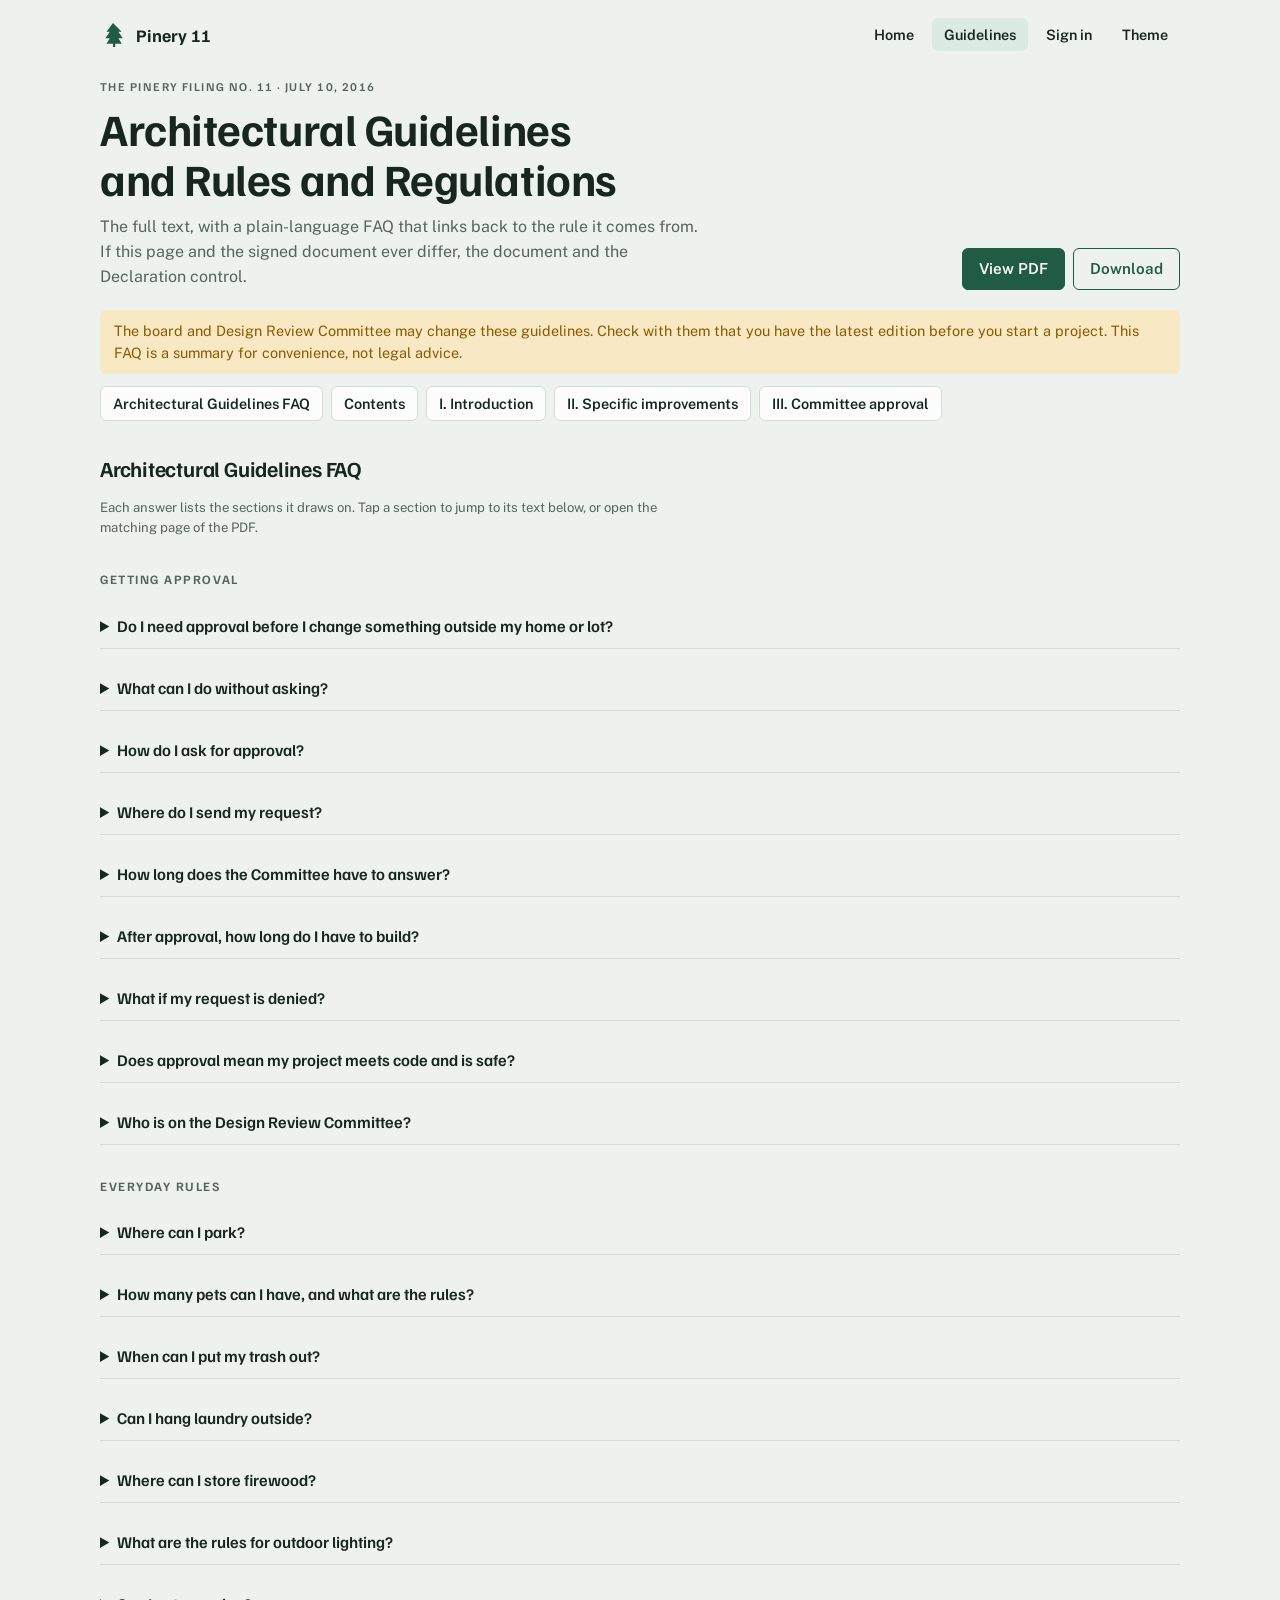
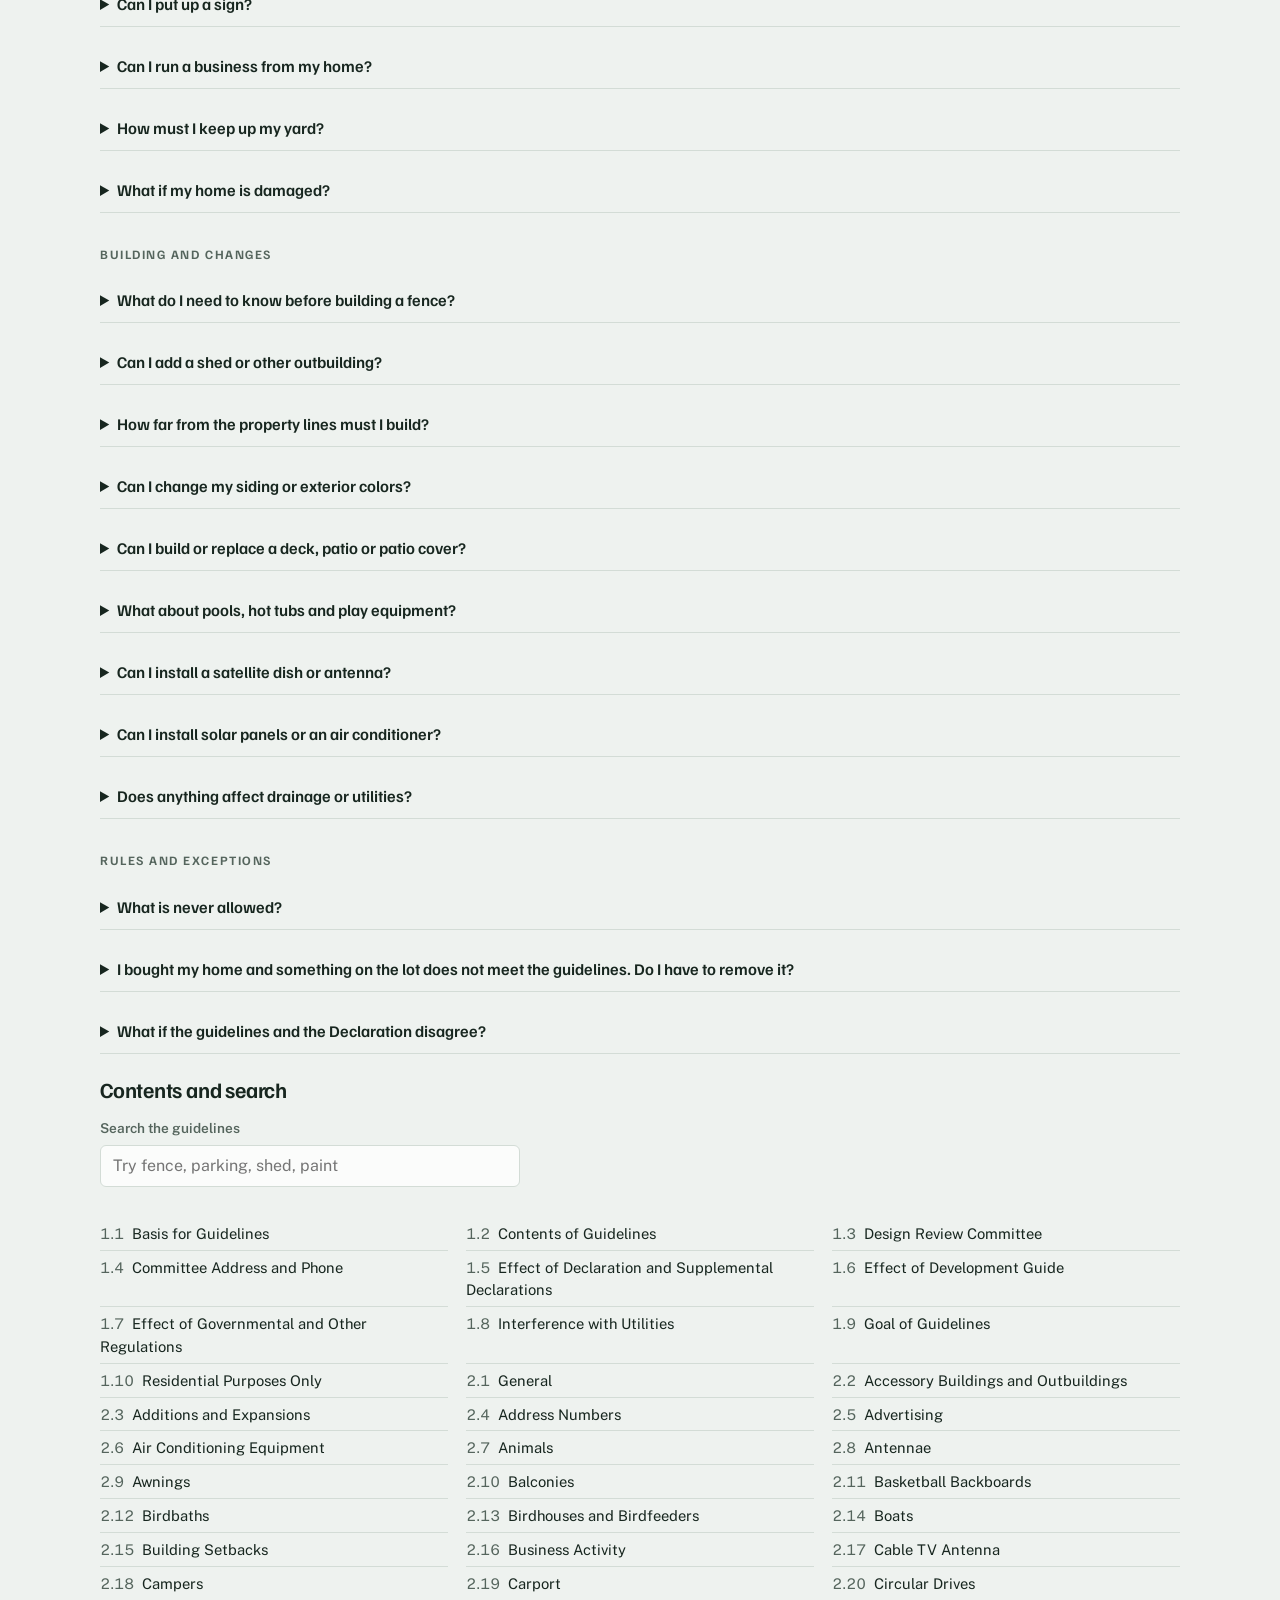
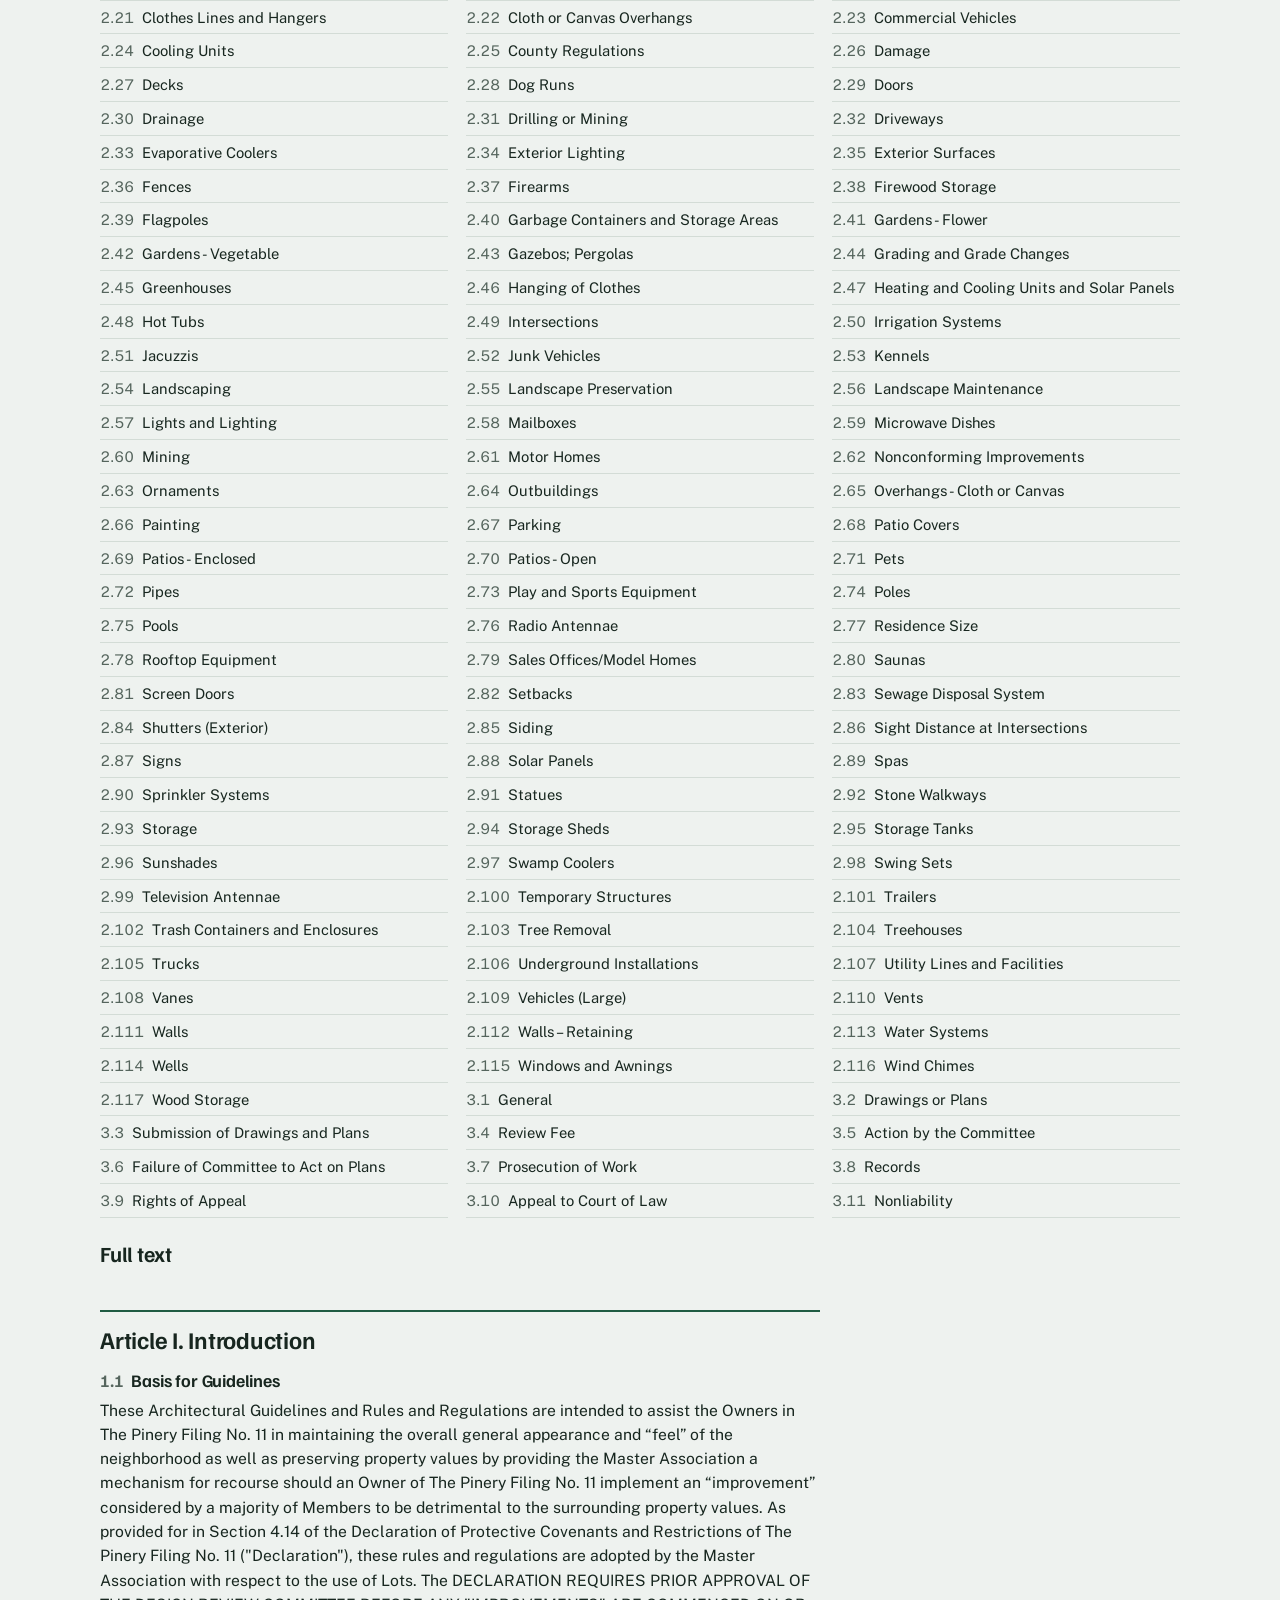
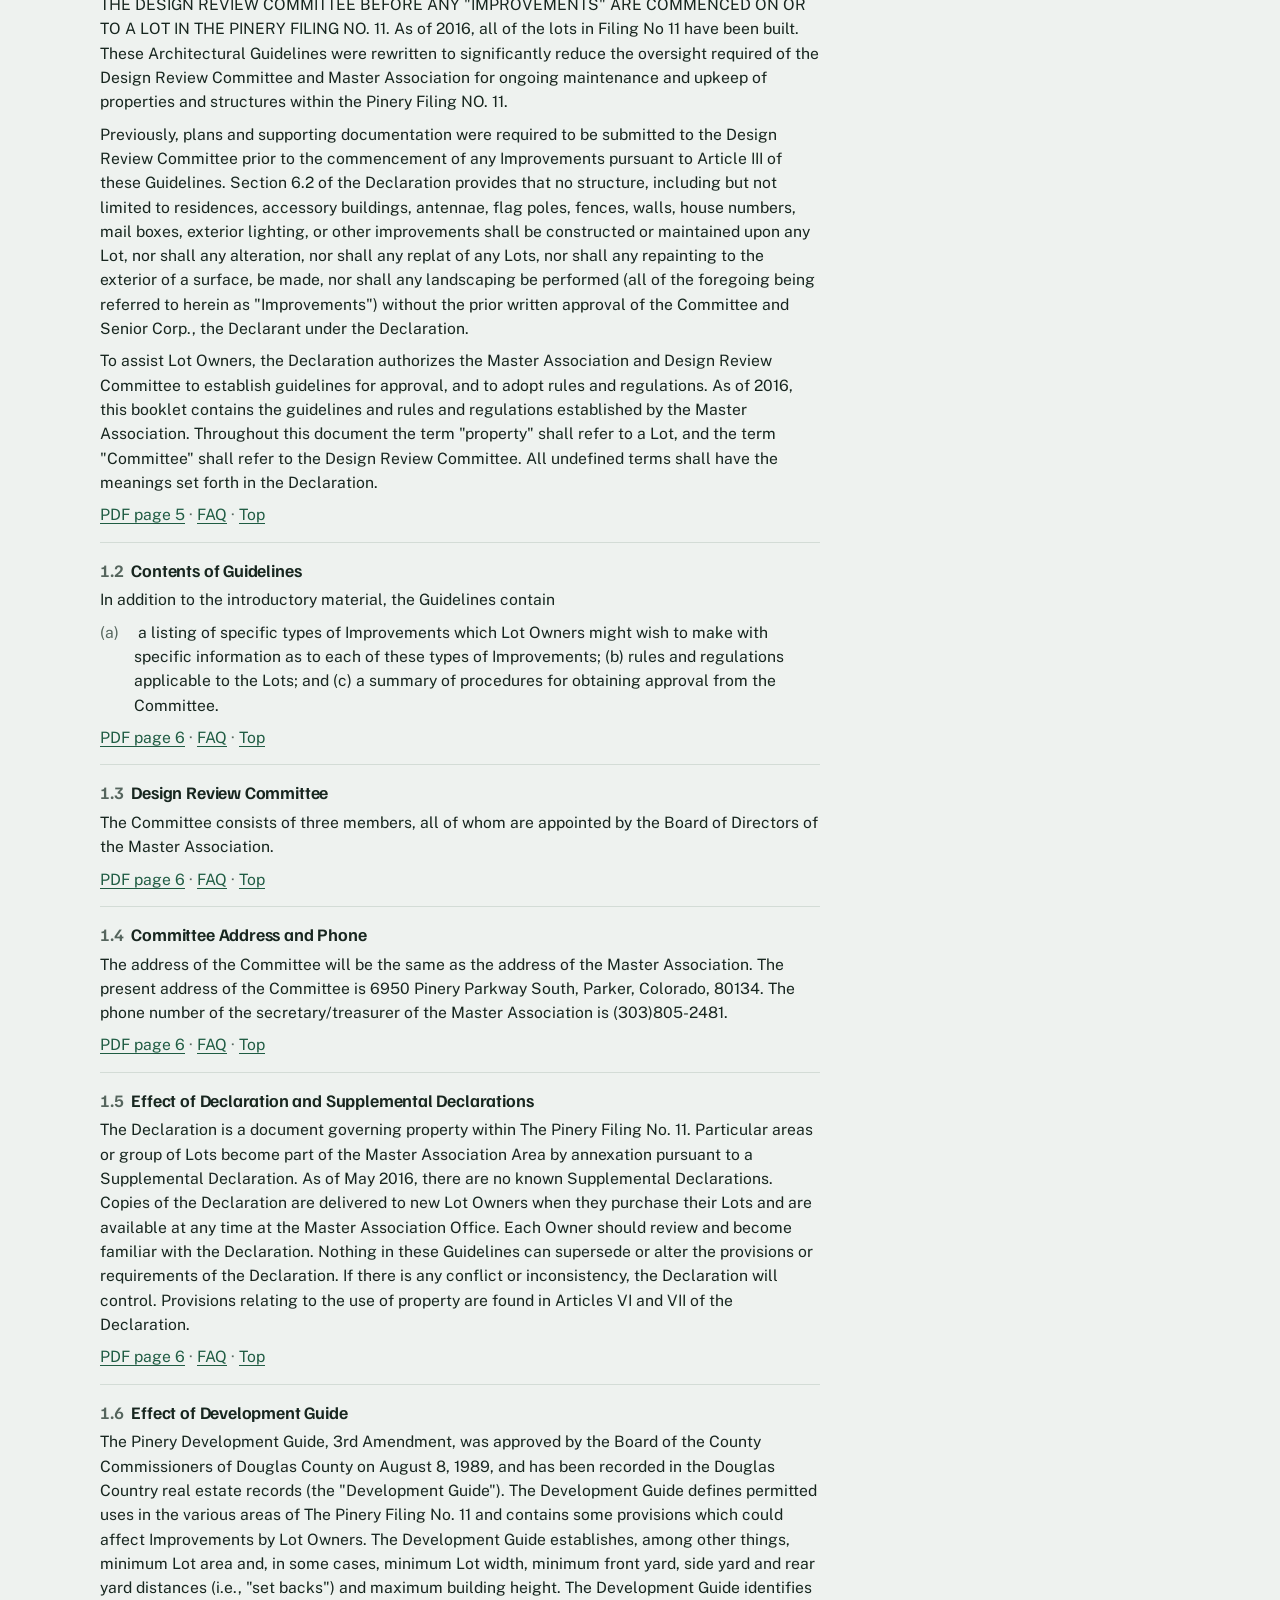
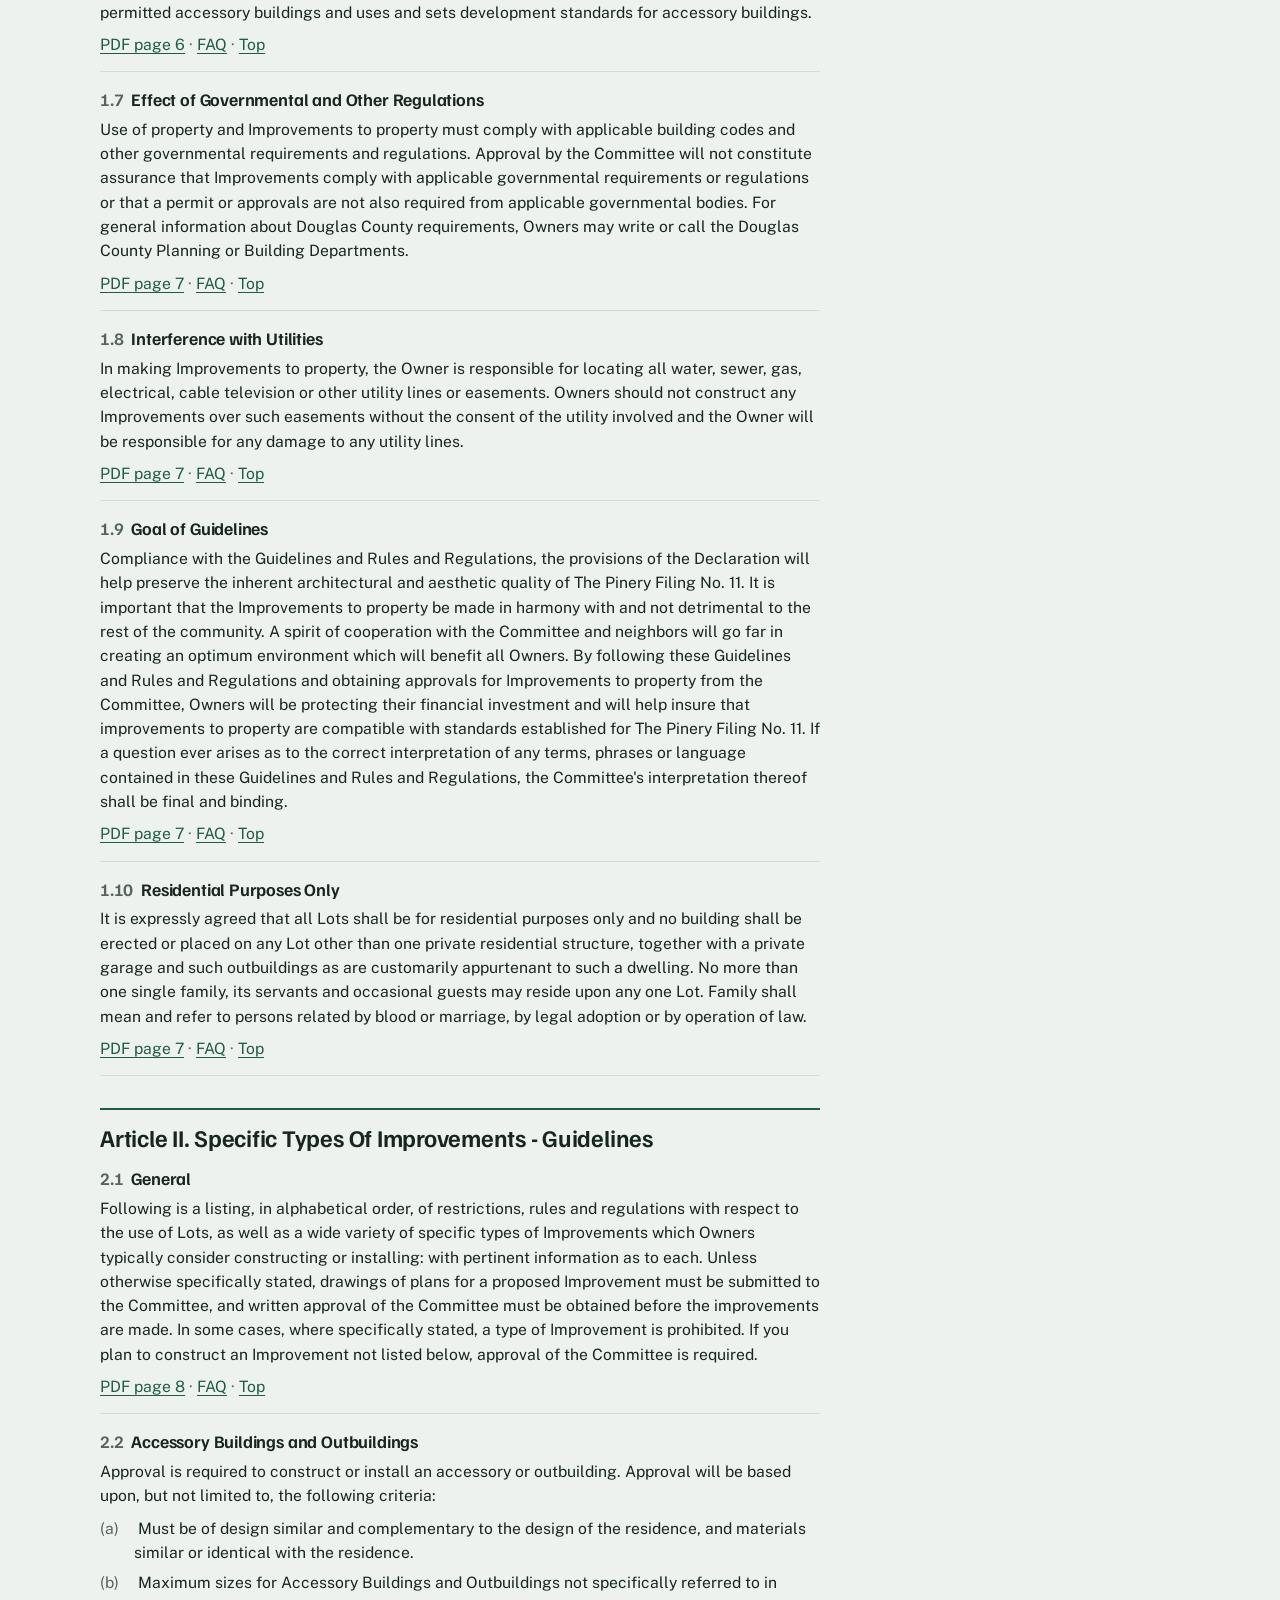
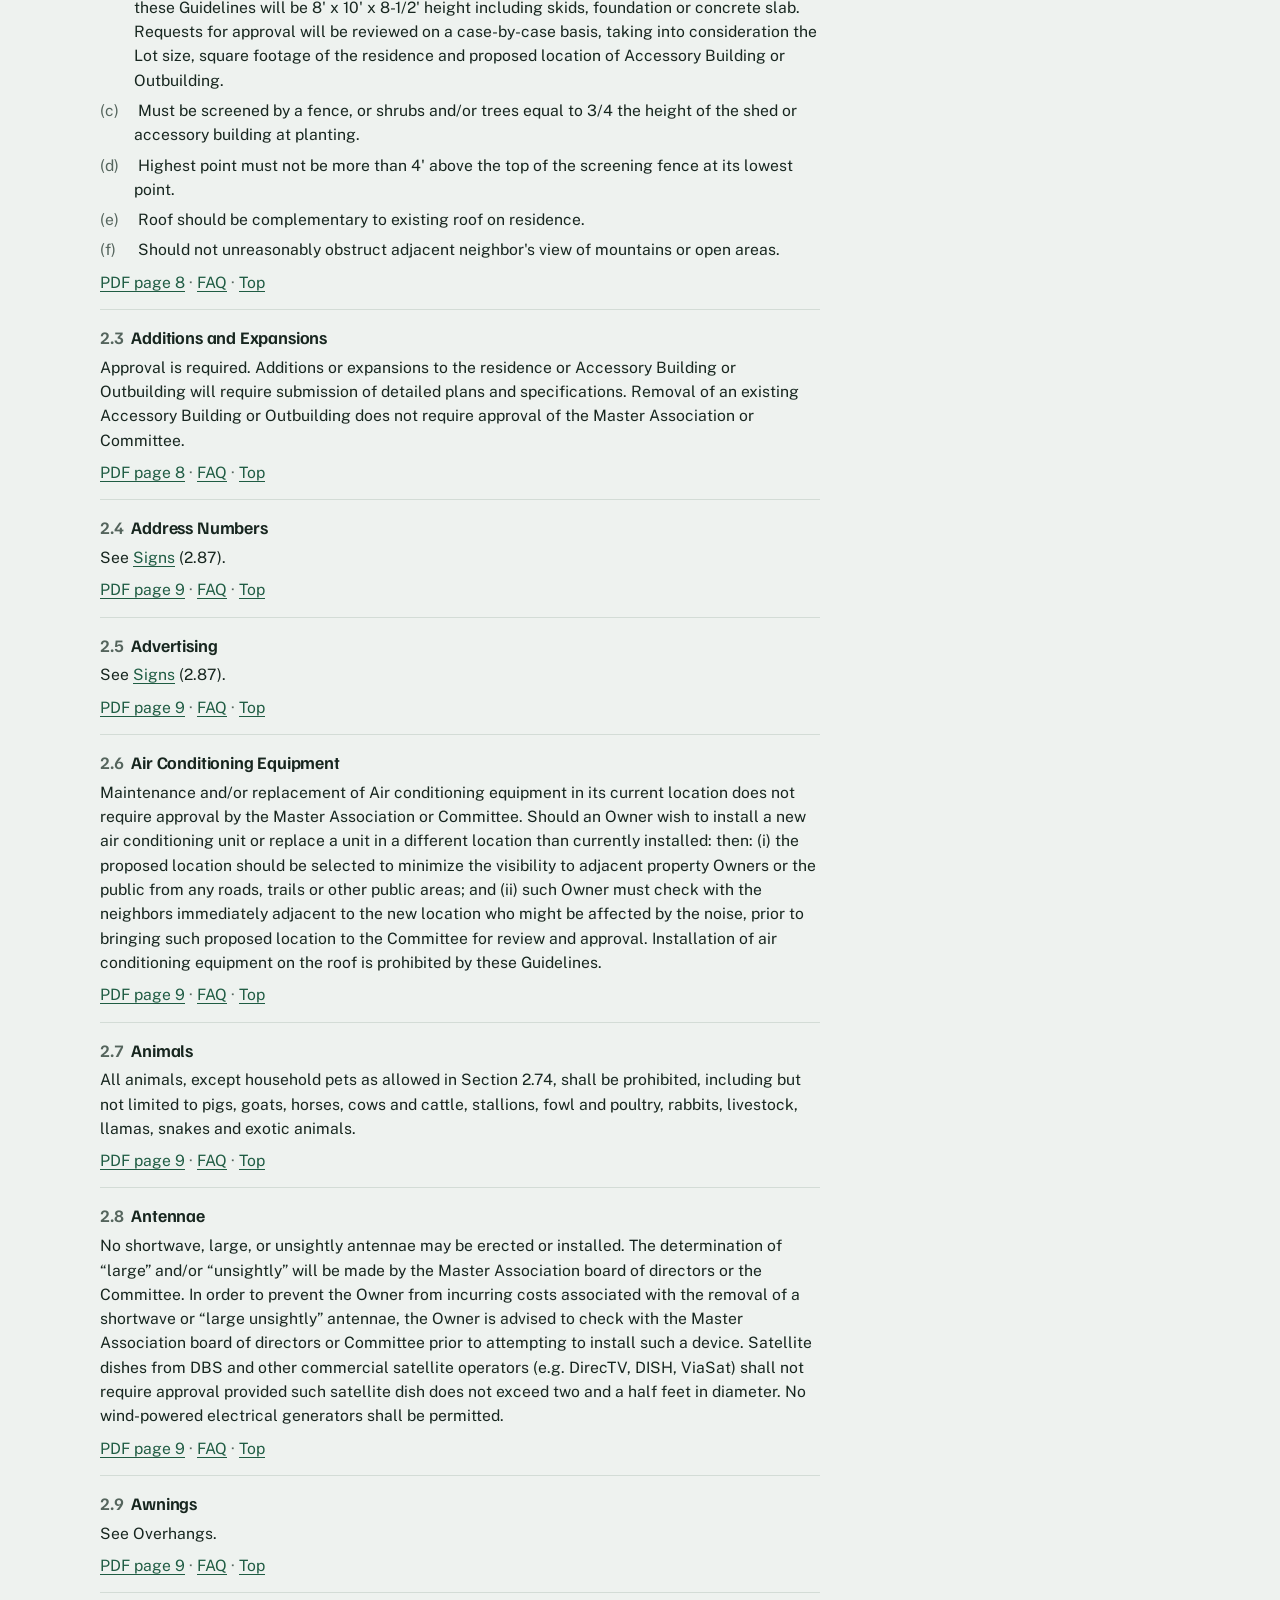
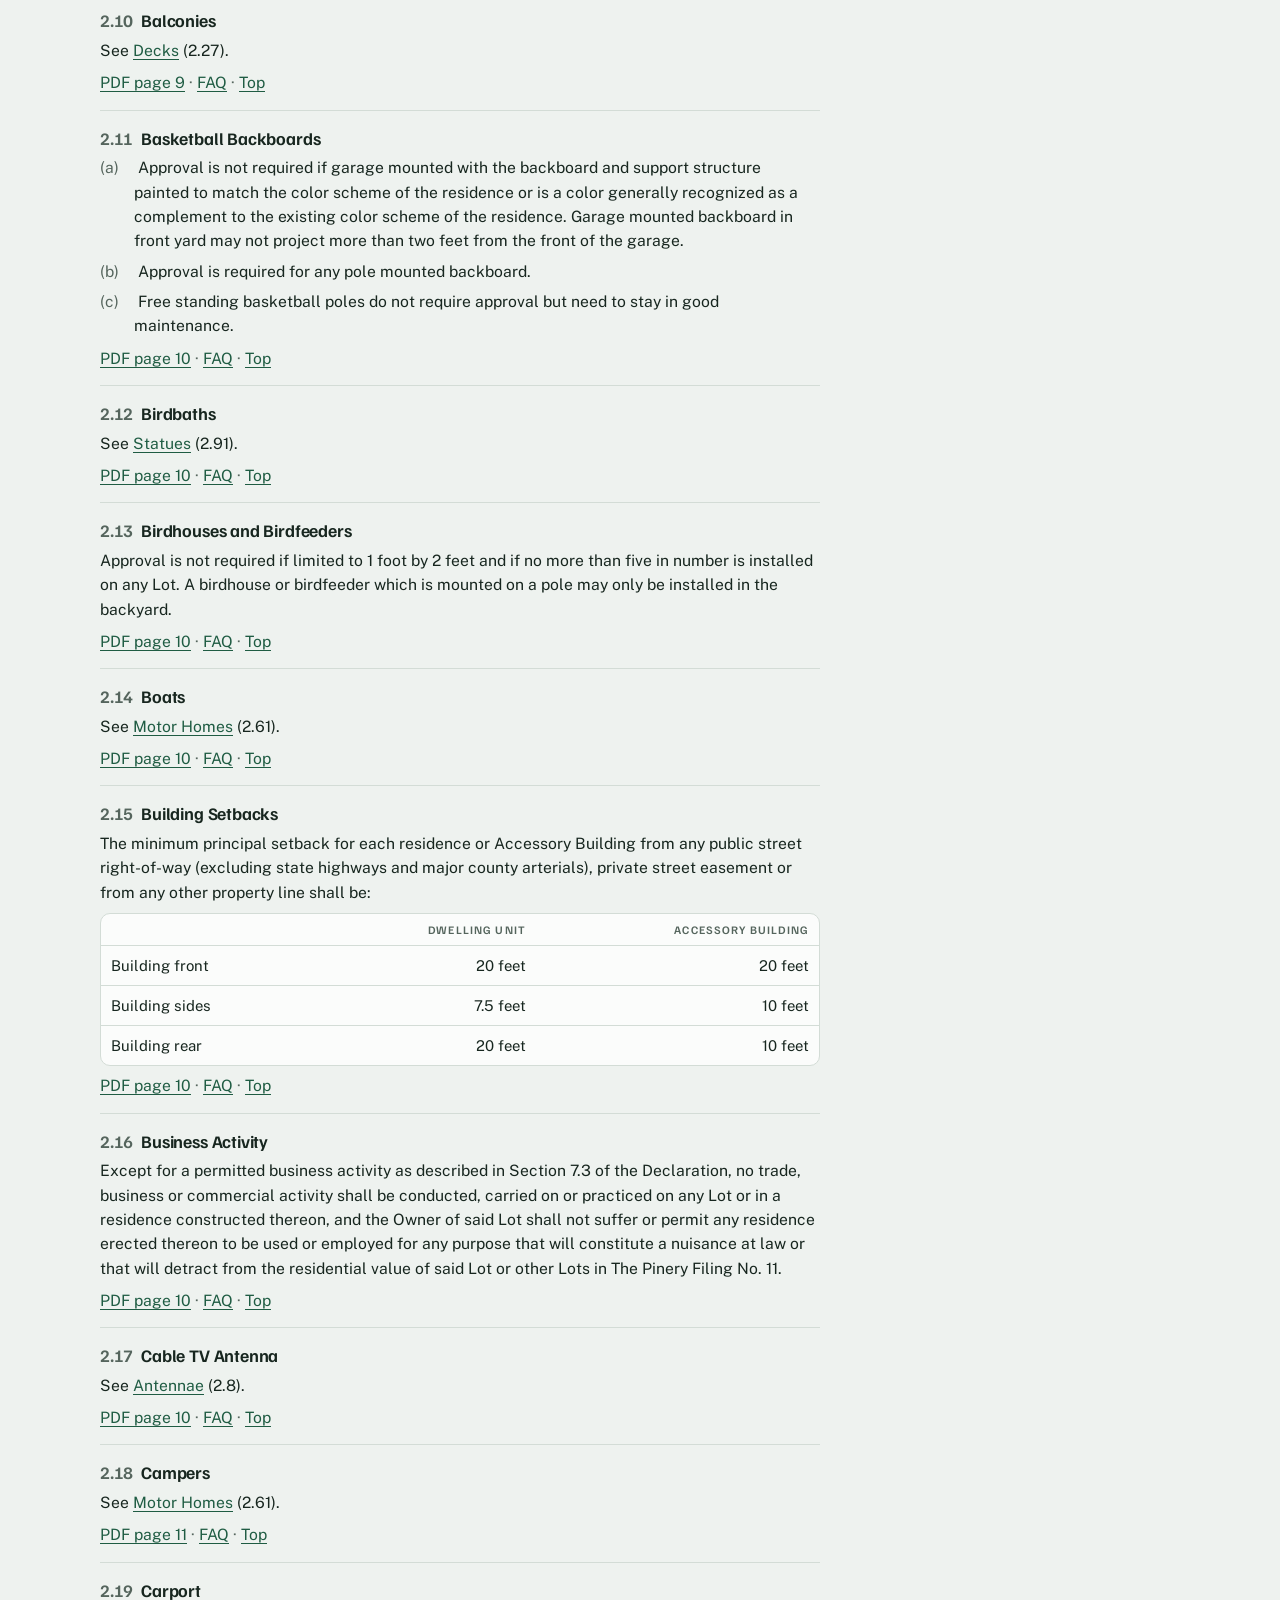
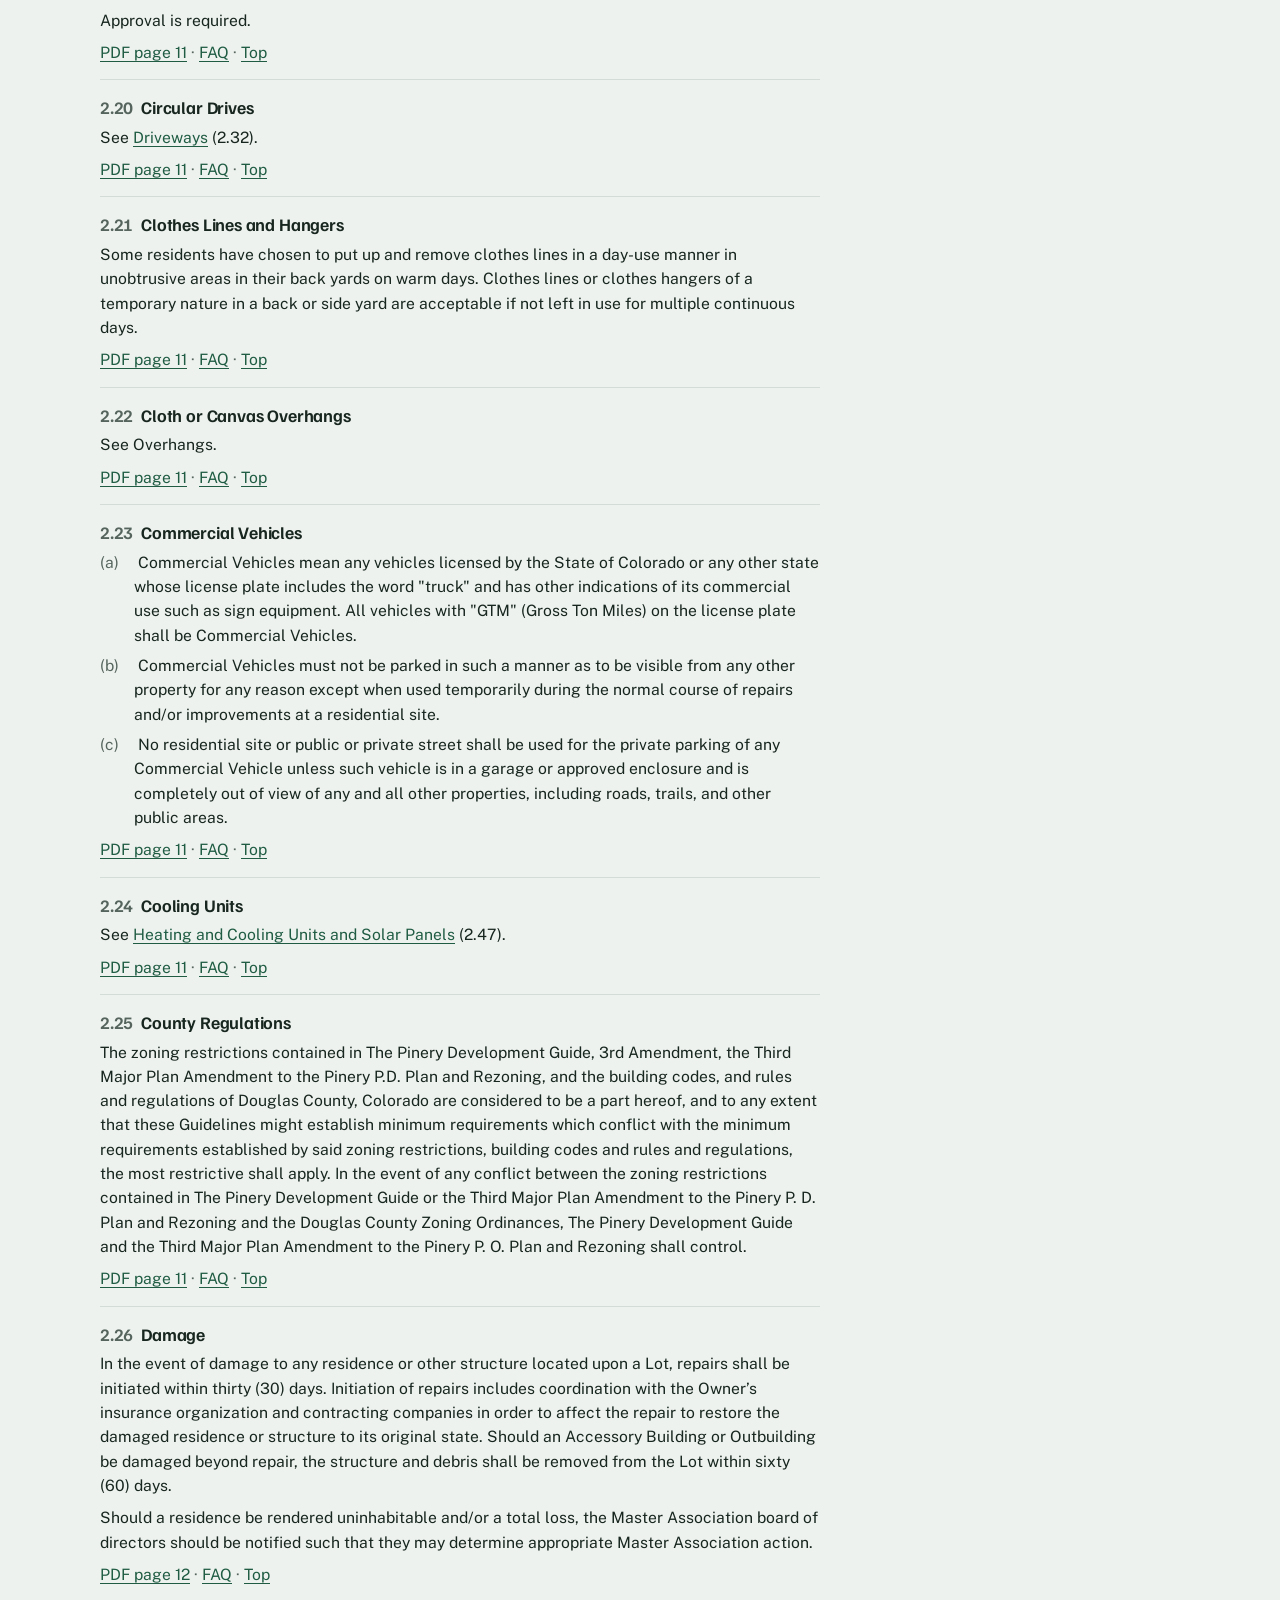
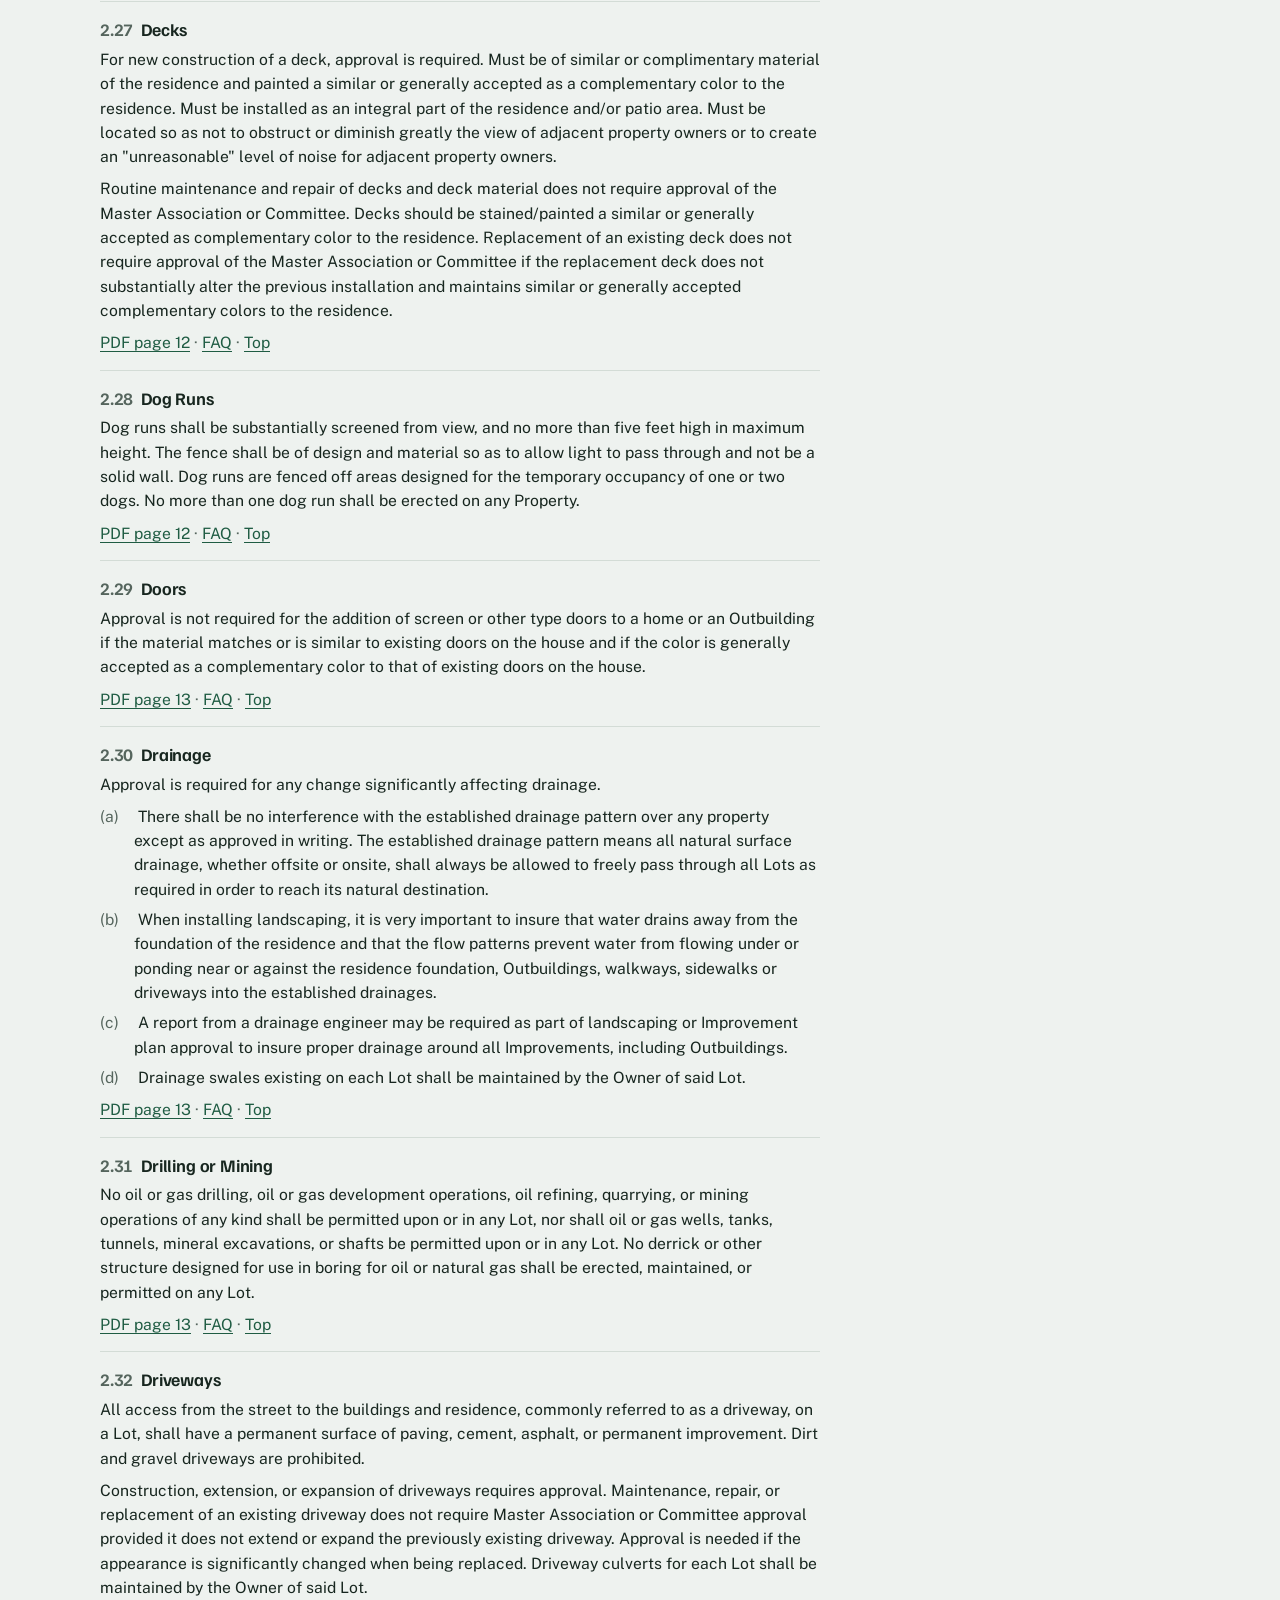
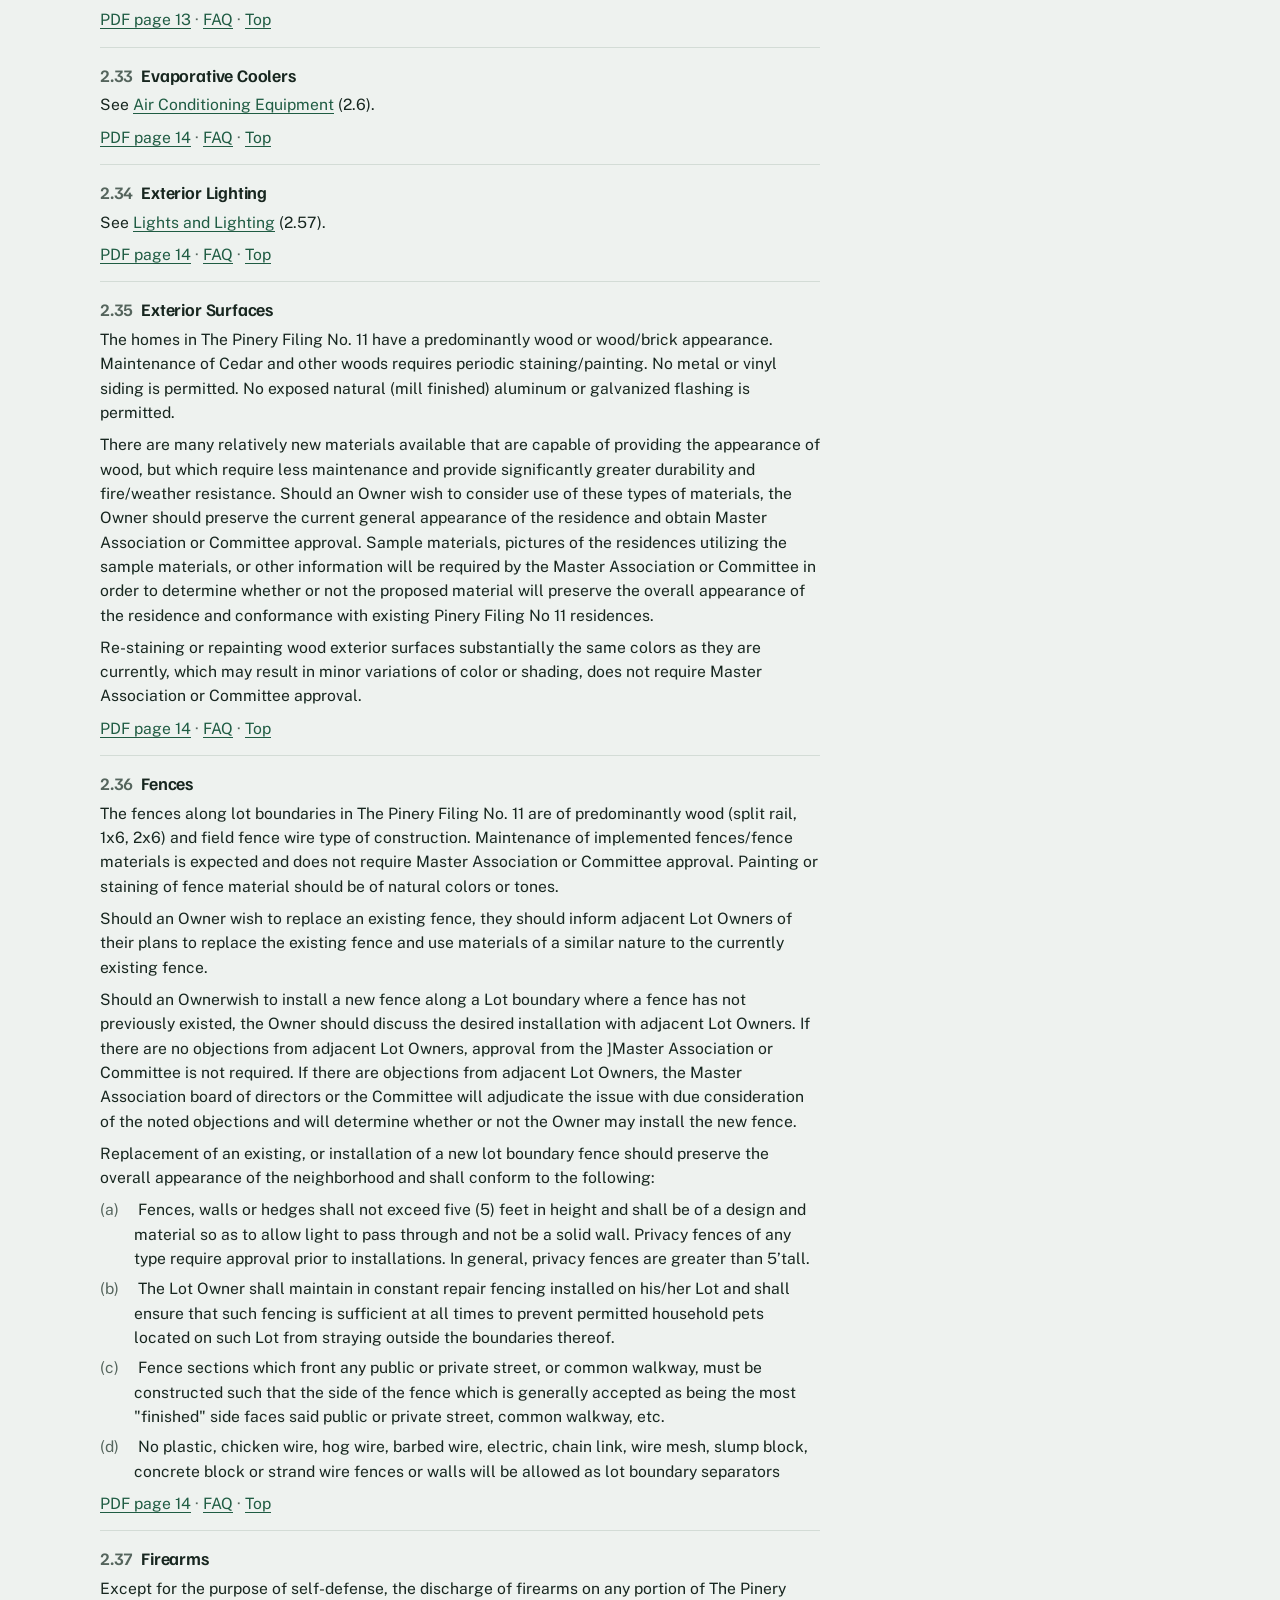
==== guidelines.html @ c9325b60 "Add Pinery Filing 11 HOA site Static GitHub Pages site backed by Supabase: resident sign-in with pri" ====
<!doctype html>
<html lang="en">
<head>
<meta charset="utf-8">
<meta name="viewport" content="width=device-width, initial-scale=1, viewport-fit=cover">
<link rel="preconnect" href="https://fonts.googleapis.com">
<link rel="preconnect" href="https://fonts.gstatic.com" crossorigin>
<link rel="stylesheet" href="https://fonts.googleapis.com/css2?family=Familjen+Grotesk:wght@500;600;700&family=Public+Sans:wght@400;500;600&display=swap">
<link rel="stylesheet" href="assets/style.css">
<title>Pinery 11 Architectural Guidelines</title>
</head>
<body>
<div class="wrap" id="top">
  <header class="bar">
    <a class="brand" href="index.html">
      <svg viewBox="0 0 24 24" fill="currentColor" aria-hidden="true"><path d="M12 1 6 9h3l-4 6h4l-3 5h6v3h2v-3h6l-3-5h4l-4-6h3z"/></svg>
      <span id="brandName">Pinery 11</span>
    </a>
    <nav class="nav" id="nav" aria-label="Main"></nav>
  </header>

  <main>
    <div class="board-head" style="padding-block:12px 8px">
      <div style="max-width:60ch">
        <p class="eyebrow">The Pinery Filing No. 11 · July 10, 2016</p>
        <h1 style="font-size:clamp(1.8rem,4.5vw,2.8rem);margin-top:10px">Architectural Guidelines and Rules and Regulations</h1>
        <p class="lede" style="margin-top:12px;color:var(--muted)">The full text, with a plain-language FAQ that links back to the rule it comes from. If this page and the signed document ever differ, the document and the Declaration control.</p>
      </div>
      <div style="display:flex;gap:8px;flex-wrap:wrap">
        <a class="btn" href="docs/Architectural-Guidelines-Rules-and-Regulations-2016.pdf" target="_blank" rel="noopener">View PDF</a>
        <a class="btn ghost" href="docs/Architectural-Guidelines-Rules-and-Regulations-2016.pdf" download>Download</a>
      </div>
    </div>
    <p class="notice" style="margin-block:12px 4px">The board and Design Review Committee may change these guidelines. Check with them that you have the latest edition before you start a project. This FAQ is a summary for convenience, not legal advice.</p>

    <nav class="jump" aria-label="On this page">
      <a href="#faq">Architectural Guidelines FAQ</a>
      <a href="#contents">Contents</a>
      <a href="#art-i">I. Introduction</a>
      <a href="#art-ii">II. Specific improvements</a>
      <a href="#art-iii">III. Committee approval</a>
    </nav>

    <section class="section" id="faq" aria-labelledby="faqTitle">
      <h2 id="faqTitle">Architectural Guidelines FAQ</h2>
      <p class="sub" style="max-width:70ch">Each answer lists the sections it draws on. Tap a section to jump to its text below, or open the matching page of the PDF.</p>
      <h3 class="faqcat">Getting approval</h3>
<details class="faq"><summary>Do I need approval before I change something outside my home or lot?</summary><div class="faqbody"><p>Usually, yes. The Declaration requires written approval from the Design Review Committee before improvements are started, and the guidelines say anything not listed in them also needs approval. Many everyday jobs are listed as not needing approval when you follow the rules for that item, for example repainting in the same colors or replacing landscaping plants.</p><p class="refs"><span class="sub">In the guidelines:</span> <a class="ref" href="#s1-1">1.1 Basis for Guidelines</a> <a class="ref" href="#s2-1">2.1 General</a> <a class="ref" href="#s3-1">3.1 General</a> <a class="pdflink" href="docs/Architectural-Guidelines-Rules-and-Regulations-2016.pdf#page=5" target="_blank" rel="noopener">Open PDF page 5</a></p></div></details>
<details class="faq"><summary>What can I do without asking?</summary><div class="faqbody"><p>Examples the guidelines say need no approval when the stated conditions are met: re-staining or repainting in substantially the same colors, replacing or adding plants that keep the lot's look or save water, repairing a driveway without expanding it, flower gardens, vegetable gardens in a side or rear yard, satellite dishes up to two and a half feet across, garage-mounted basketball backboards, solar LED lights, replacing a mailbox, holiday decorations that come down promptly, and matching screen doors or shutters.</p><p class="refs"><span class="sub">In the guidelines:</span> <a class="ref" href="#s2-66">2.66 Painting</a> <a class="ref" href="#s2-54">2.54 Landscaping</a> <a class="ref" href="#s2-32">2.32 Driveways</a> <a class="ref" href="#s2-41">2.41 Gardens - Flower</a> <a class="ref" href="#s2-42">2.42 Gardens - Vegetable</a> <a class="ref" href="#s2-8">2.8 Antennae</a> <a class="ref" href="#s2-11">2.11 Basketball Backboards</a> <a class="ref" href="#s2-57">2.57 Lights and Lighting</a> <a class="ref" href="#s2-58">2.58 Mailboxes</a> <a class="ref" href="#s2-63">2.63 Ornaments</a> <a class="ref" href="#s2-29">2.29 Doors</a> <a class="ref" href="#s2-84">2.84 Shutters (Exterior)</a> <a class="pdflink" href="docs/Architectural-Guidelines-Rules-and-Regulations-2016.pdf#page=20" target="_blank" rel="noopener">Open PDF page 20</a></p></div></details>
<details class="faq"><summary>How do I ask for approval?</summary><div class="faqbody"><p>Send the Committee a drawing or plan before work starts. It should be drawn to a scale of 1/4 inch to 1 foot, show your lot lines and the proposed improvement, describe the materials and colors, and include your name, address and phone number. Submit two copies with the $10 review fee. Plans sent without the fee are returned unapproved.</p><p class="refs"><span class="sub">In the guidelines:</span> <a class="ref" href="#s3-2">3.2 Drawings or Plans</a> <a class="ref" href="#s3-3">3.3 Submission of Drawings and Plans</a> <a class="ref" href="#s3-4">3.4 Review Fee</a> <a class="pdflink" href="docs/Architectural-Guidelines-Rules-and-Regulations-2016.pdf#page=28" target="_blank" rel="noopener">Open PDF page 28</a></p></div></details>
<details class="faq"><summary>Where do I send my request?</summary><div class="faqbody"><p>The 2016 guidelines give the Committee's address as the Master Association's, 6950 Pinery Parkway South, Parker, Colorado 80134. That is the address as printed in 2016, so check with the board for the current one.</p><p class="refs"><span class="sub">In the guidelines:</span> <a class="ref" href="#s1-4">1.4 Committee Address and Phone</a> <a class="ref" href="#s3-3">3.3 Submission of Drawings and Plans</a> <a class="pdflink" href="docs/Architectural-Guidelines-Rules-and-Regulations-2016.pdf#page=6" target="_blank" rel="noopener">Open PDF page 6</a></p></div></details>
<details class="faq"><summary>How long does the Committee have to answer?</summary><div class="faqbody"><p>Forty-five days after it has received everything it asked for. If the Committee does not send a disapproval or a request for more information within those 45 days, the request is treated as approved.</p><p class="refs"><span class="sub">In the guidelines:</span> <a class="ref" href="#s3-5">3.5 Action by the Committee</a> <a class="ref" href="#s3-6">3.6 Failure of Committee to Act on Plans</a> <a class="pdflink" href="docs/Architectural-Guidelines-Rules-and-Regulations-2016.pdf#page=29" target="_blank" rel="noopener">Open PDF page 29</a></p></div></details>
<details class="faq"><summary>After approval, how long do I have to build?</summary><div class="faqbody"><p>Work must begin within 180 days of approval or the approval becomes void and you must reapply. Work must be finished within nine months of approval unless the Committee extends the time.</p><p class="refs"><span class="sub">In the guidelines:</span> <a class="ref" href="#s3-7">3.7 Prosecution of Work</a> <a class="pdflink" href="docs/Architectural-Guidelines-Rules-and-Regulations-2016.pdf#page=30" target="_blank" rel="noopener">Open PDF page 30</a></p></div></details>
<details class="faq"><summary>What if my request is denied?</summary><div class="faqbody"><p>You can appeal to the Board of Directors by written notice within 30 days of the denial, conditions or refusal. After you have used the appeal steps, you may take the decision to a court of law.</p><p class="refs"><span class="sub">In the guidelines:</span> <a class="ref" href="#s3-9">3.9 Rights of Appeal</a> <a class="ref" href="#s3-10">3.10 Appeal to Court of Law</a> <a class="pdflink" href="docs/Architectural-Guidelines-Rules-and-Regulations-2016.pdf#page=30" target="_blank" rel="noopener">Open PDF page 30</a></p></div></details>
<details class="faq"><summary>Does approval mean my project meets code and is safe?</summary><div class="faqbody"><p>No. Approval covers appearance only. You are still responsible for Douglas County permits and building codes, for locating utility lines and easements, and for any damage you cause to them. If the county's rules and these guidelines differ, the more restrictive rule applies.</p><p class="refs"><span class="sub">In the guidelines:</span> <a class="ref" href="#s3-11">3.11 Nonliability</a> <a class="ref" href="#s1-7">1.7 Effect of Governmental and Other Regulations</a> <a class="ref" href="#s1-8">1.8 Interference with Utilities</a> <a class="ref" href="#s2-25">2.25 County Regulations</a> <a class="pdflink" href="docs/Architectural-Guidelines-Rules-and-Regulations-2016.pdf#page=31" target="_blank" rel="noopener">Open PDF page 31</a></p></div></details>
<details class="faq"><summary>Who is on the Design Review Committee?</summary><div class="faqbody"><p>Three members appointed by the Master Association's Board of Directors.</p><p class="refs"><span class="sub">In the guidelines:</span> <a class="ref" href="#s1-3">1.3 Design Review Committee</a> <a class="pdflink" href="docs/Architectural-Guidelines-Rules-and-Regulations-2016.pdf#page=6" target="_blank" rel="noopener">Open PDF page 6</a></p></div></details>
<h3 class="faqcat">Everyday rules</h3>
<details class="faq"><summary>Where can I park?</summary><div class="faqbody"><p>No vehicle may be parked regularly, meaning more than three days a week, on a public street in the community. Regular parking belongs in a garage or driveway. Boats, campers, trailers, motor homes, trucks other than pickups and other large vehicles must be kept in a structure designed for them, except guests' vehicles for up to four days. The Association can have a vehicle that sits on the street for more than five days removed at the owner's expense.</p><p class="refs"><span class="sub">In the guidelines:</span> <a class="ref" href="#s2-67">2.67 Parking</a> <a class="ref" href="#s2-23">2.23 Commercial Vehicles</a> <a class="ref" href="#s2-61">2.61 Motor Homes</a> <a class="ref" href="#s2-52">2.52 Junk Vehicles</a> <a class="pdflink" href="docs/Architectural-Guidelines-Rules-and-Regulations-2016.pdf#page=21" target="_blank" rel="noopener">Open PDF page 21</a></p></div></details>
<details class="faq"><summary>How many pets can I have, and what are the rules?</summary><div class="faqbody"><p>Only standard household pets are allowed. No more than two adult pets that mostly use outdoor areas for exercise or waste. Pets may not run at large, and habitually barking, howling or yelping dogs count as a nuisance. Livestock, poultry, rabbits, snakes and exotic animals are prohibited.</p><p class="refs"><span class="sub">In the guidelines:</span> <a class="ref" href="#s2-71">2.71 Pets</a> <a class="ref" href="#s2-7">2.7 Animals</a> <a class="pdflink" href="docs/Architectural-Guidelines-Rules-and-Regulations-2016.pdf#page=22" target="_blank" rel="noopener">Open PDF page 22</a></p></div></details>
<details class="faq"><summary>When can I put my trash out?</summary><div class="faqbody"><p>Not more than 24 hours before the scheduled pickup. Garbage cans must otherwise be screened from view of neighbors and the street, and trash may not be allowed to accumulate on a lot.</p><p class="refs"><span class="sub">In the guidelines:</span> <a class="ref" href="#s2-102">2.102 Trash Containers and Enclosures</a> <a class="pdflink" href="docs/Architectural-Guidelines-Rules-and-Regulations-2016.pdf#page=26" target="_blank" rel="noopener">Open PDF page 26</a></p></div></details>
<details class="faq"><summary>Can I hang laundry outside?</summary><div class="faqbody"><p>Temporary clotheslines or hangers in a back or side yard are acceptable if they are not left up for multiple days in a row.</p><p class="refs"><span class="sub">In the guidelines:</span> <a class="ref" href="#s2-21">2.21 Clothes Lines and Hangers</a> <a class="pdflink" href="docs/Architectural-Guidelines-Rules-and-Regulations-2016.pdf#page=11" target="_blank" rel="noopener">Open PDF page 11</a></p></div></details>
<details class="faq"><summary>Where can I store firewood?</summary><div class="faqbody"><p>In the side or back yard next to the house, neatly stacked, out of the way of drainage, and screened by planting or matching building materials so it cannot be seen from neighbors, trails or streets.</p><p class="refs"><span class="sub">In the guidelines:</span> <a class="ref" href="#s2-117">2.117 Wood Storage</a> <a class="ref" href="#s2-93">2.93 Storage</a> <a class="pdflink" href="docs/Architectural-Guidelines-Rules-and-Regulations-2016.pdf#page=27" target="_blank" rel="noopener">Open PDF page 27</a></p></div></details>
<details class="faq"><summary>What are the rules for outdoor lighting?</summary><div class="faqbody"><p>Maintaining or replacing existing fixtures needs no approval, and commercially available solar LED lighting of similar brightness is fine. Floodlights and motion-activated security lights need approval. Place lights so they do not shine into neighboring lots.</p><p class="refs"><span class="sub">In the guidelines:</span> <a class="ref" href="#s2-57">2.57 Lights and Lighting</a> <a class="pdflink" href="docs/Architectural-Guidelines-Rules-and-Regulations-2016.pdf#page=19" target="_blank" rel="noopener">Open PDF page 19</a></p></div></details>
<details class="faq"><summary>Can I put up a sign?</summary><div class="faqbody"><p>For sale and for rent signs larger than six square feet are prohibited, as are billboards and poster boards or advertising structures of any kind.</p><p class="refs"><span class="sub">In the guidelines:</span> <a class="ref" href="#s2-87">2.87 Signs</a> <a class="ref" href="#s2-4">2.4 Address Numbers</a> <a class="ref" href="#s2-5">2.5 Advertising</a> <a class="pdflink" href="docs/Architectural-Guidelines-Rules-and-Regulations-2016.pdf#page=24" target="_blank" rel="noopener">Open PDF page 24</a></p></div></details>
<details class="faq"><summary>Can I run a business from my home?</summary><div class="faqbody"><p>Lots are for residential use only. No trade, business or commercial activity is allowed except a permitted business activity described in the Declaration, and nothing may become a nuisance.</p><p class="refs"><span class="sub">In the guidelines:</span> <a class="ref" href="#s2-16">2.16 Business Activity</a> <a class="ref" href="#s1-10">1.10 Residential Purposes Only</a> <a class="pdflink" href="docs/Architectural-Guidelines-Rules-and-Regulations-2016.pdf#page=10" target="_blank" rel="noopener">Open PDF page 10</a></p></div></details>
<details class="faq"><summary>How must I keep up my yard?</summary><div class="faqbody"><p>Each owner must keep the lot in first-class condition, including pruning, cutting ground cover and weeding. Removing dead trees, branches and plants is routine maintenance and needs no approval. Replacing plants with ones that keep the lot's look or reduce watering, including xeriscaping, also needs no approval, but major re-landscaping that significantly changes the lot's appearance does.</p><p class="refs"><span class="sub">In the guidelines:</span> <a class="ref" href="#s2-56">2.56 Landscape Maintenance</a> <a class="ref" href="#s2-54">2.54 Landscaping</a> <a class="ref" href="#s2-55">2.55 Landscape Preservation</a> <a class="pdflink" href="docs/Architectural-Guidelines-Rules-and-Regulations-2016.pdf#page=18" target="_blank" rel="noopener">Open PDF page 18</a></p></div></details>
<details class="faq"><summary>What if my home is damaged?</summary><div class="faqbody"><p>Start repairs within 30 days, which includes contacting your insurer and contractors. A damaged shed or outbuilding that cannot be repaired must be removed within 60 days. If a home is uninhabitable or a total loss, notify the Master Association board.</p><p class="refs"><span class="sub">In the guidelines:</span> <a class="ref" href="#s2-26">2.26 Damage</a> <a class="pdflink" href="docs/Architectural-Guidelines-Rules-and-Regulations-2016.pdf#page=12" target="_blank" rel="noopener">Open PDF page 12</a></p></div></details>
<h3 class="faqcat">Building and changes</h3>
<details class="faq"><summary>What do I need to know before building a fence?</summary><div class="faqbody"><p>Boundary fences may not exceed five feet and must let light pass through. Privacy fences need approval. Tell adjacent neighbors before replacing a fence. For a new boundary fence where none existed, talk to the neighbors first. If they do not object, no approval is needed, and if they do, the board or Committee decides. Plastic, chicken wire, hog wire, barbed wire, electric, chain link, wire mesh, slump block, concrete block and strand wire fences are not allowed along lot boundaries.</p><p class="refs"><span class="sub">In the guidelines:</span> <a class="ref" href="#s2-36">2.36 Fences</a> <a class="pdflink" href="docs/Architectural-Guidelines-Rules-and-Regulations-2016.pdf#page=14" target="_blank" rel="noopener">Open PDF page 14</a></p></div></details>
<details class="faq"><summary>Can I add a shed or other outbuilding?</summary><div class="faqbody"><p>It needs approval. Unless the guidelines say otherwise, the maximum size is 8 by 10 feet and 8 1/2 feet high. It must look like the house, be screened by a fence or plantings, and not unreasonably block a neighbor's view of the mountains or open areas.</p><p class="refs"><span class="sub">In the guidelines:</span> <a class="ref" href="#s2-2">2.2 Accessory Buildings and Outbuildings</a> <a class="ref" href="#s2-3">2.3 Additions and Expansions</a> <a class="pdflink" href="docs/Architectural-Guidelines-Rules-and-Regulations-2016.pdf#page=8" target="_blank" rel="noopener">Open PDF page 8</a></p></div></details>
<details class="faq"><summary>How far from the property lines must I build?</summary><div class="faqbody"><p>For a house, 20 feet from the front, 7.5 feet at the sides and 20 feet at the rear. For an accessory building, 20 feet front, 10 feet at the sides and 10 feet at the rear. The county's rules also apply, and the stricter one controls.</p><p class="refs"><span class="sub">In the guidelines:</span> <a class="ref" href="#s2-15">2.15 Building Setbacks</a> <a class="ref" href="#s2-25">2.25 County Regulations</a> <a class="pdflink" href="docs/Architectural-Guidelines-Rules-and-Regulations-2016.pdf#page=10" target="_blank" rel="noopener">Open PDF page 10</a></p></div></details>
<details class="faq"><summary>Can I change my siding or exterior colors?</summary><div class="faqbody"><p>Re-staining or repainting in substantially the same colors needs no approval. The guidelines also allow the earth-tone colors on the sample board they refer to. Metal or vinyl siding and exposed mill-finish aluminum or galvanized flashing are not permitted. Newer wood-look materials need approval, and you may be asked for samples.</p><p class="refs"><span class="sub">In the guidelines:</span> <a class="ref" href="#s2-66">2.66 Painting</a> <a class="ref" href="#s2-35">2.35 Exterior Surfaces</a> <a class="pdflink" href="docs/Architectural-Guidelines-Rules-and-Regulations-2016.pdf#page=20" target="_blank" rel="noopener">Open PDF page 20</a></p></div></details>
<details class="faq"><summary>Can I build or replace a deck, patio or patio cover?</summary><div class="faqbody"><p>A new deck needs approval. Replacing a deck that does not substantially change the old one, and routine repair, does not. Open patios and patio covers need approval, and for a new one you should talk to neighbors who can see it and share their feedback with the Committee. Enclosing a patio is an addition and needs detailed plans.</p><p class="refs"><span class="sub">In the guidelines:</span> <a class="ref" href="#s2-27">2.27 Decks</a> <a class="ref" href="#s2-70">2.70 Patios - Open</a> <a class="ref" href="#s2-68">2.68 Patio Covers</a> <a class="ref" href="#s2-69">2.69 Patios - Enclosed</a> <a class="ref" href="#s2-3">2.3 Additions and Expansions</a> <a class="pdflink" href="docs/Architectural-Guidelines-Rules-and-Regulations-2016.pdf#page=12" target="_blank" rel="noopener">Open PDF page 12</a></p></div></details>
<details class="faq"><summary>What about pools, hot tubs and play equipment?</summary><div class="faqbody"><p>Pools need approval and must be landscaped and screened, and above-ground pools are discouraged. Hot tubs go in the side or rear yard as part of a deck or patio and must not be immediately visible to neighbors, streets or trails. Swing sets, play houses, skateboard ramps and sandboxes need approval and must be in a fenced rear yard. Treehouses are not permitted.</p><p class="refs"><span class="sub">In the guidelines:</span> <a class="ref" href="#s2-75">2.75 Pools</a> <a class="ref" href="#s2-48">2.48 Hot Tubs</a> <a class="ref" href="#s2-73">2.73 Play and Sports Equipment</a> <a class="ref" href="#s2-104">2.104 Treehouses</a> <a class="pdflink" href="docs/Architectural-Guidelines-Rules-and-Regulations-2016.pdf#page=23" target="_blank" rel="noopener">Open PDF page 23</a></p></div></details>
<details class="faq"><summary>Can I install a satellite dish or antenna?</summary><div class="faqbody"><p>A dish from a commercial satellite provider such as DirecTV, DISH or ViaSat needs no approval if it is no more than two and a half feet across. Shortwave, large or unsightly antennae are not allowed, and the board or Committee decides what counts as large or unsightly. Wind-powered electric generators are not permitted.</p><p class="refs"><span class="sub">In the guidelines:</span> <a class="ref" href="#s2-8">2.8 Antennae</a> <a class="pdflink" href="docs/Architectural-Guidelines-Rules-and-Regulations-2016.pdf#page=9" target="_blank" rel="noopener">Open PDF page 9</a></p></div></details>
<details class="faq"><summary>Can I install solar panels or an air conditioner?</summary><div class="faqbody"><p>The guidelines say heating and cooling units may not sit on a roof, but they except solar panels. They do not give a separate approval process for solar, and rooftop equipment generally needs approval, so ask the Committee first. Replacing an air conditioner in the same spot needs no approval. A new location should be chosen to limit visibility and noise for neighbors, and roof-mounted air conditioning is prohibited.</p><p class="refs"><span class="sub">In the guidelines:</span> <a class="ref" href="#s2-47">2.47 Heating and Cooling Units and Solar Panels</a> <a class="ref" href="#s2-88">2.88 Solar Panels</a> <a class="ref" href="#s2-78">2.78 Rooftop Equipment</a> <a class="ref" href="#s2-6">2.6 Air Conditioning Equipment</a> <a class="pdflink" href="docs/Architectural-Guidelines-Rules-and-Regulations-2016.pdf#page=17" target="_blank" rel="noopener">Open PDF page 17</a></p></div></details>
<details class="faq"><summary>Does anything affect drainage or utilities?</summary><div class="faqbody"><p>Changes that significantly affect drainage need approval, and water must be able to flow freely across lots and away from foundations. You maintain the drainage swales and driveway culverts on your lot. All utility lines must be underground, and underground installations need approval.</p><p class="refs"><span class="sub">In the guidelines:</span> <a class="ref" href="#s2-30">2.30 Drainage</a> <a class="ref" href="#s2-32">2.32 Driveways</a> <a class="ref" href="#s2-107">2.107 Utility Lines and Facilities</a> <a class="ref" href="#s2-106">2.106 Underground Installations</a> <a class="pdflink" href="docs/Architectural-Guidelines-Rules-and-Regulations-2016.pdf#page=13" target="_blank" rel="noopener">Open PDF page 13</a></p></div></details>
<h3 class="faqcat">Rules and exceptions</h3>
<details class="faq"><summary>What is never allowed?</summary><div class="faqbody"><p>Among the things the guidelines prohibit outright: metal or vinyl siding, treehouses, wells, individual water supplies and sewage disposal systems, above-ground storage tanks, oil and gas drilling or mining, dirt or gravel driveways, wind-powered generators, livestock and exotic animals, chain link and similar boundary fences, reflective materials in windows, roof-mounted air conditioning, and discharging firearms except in self-defense.</p><p class="refs"><span class="sub">In the guidelines:</span> <a class="ref" href="#s2-35">2.35 Exterior Surfaces</a> <a class="ref" href="#s2-104">2.104 Treehouses</a> <a class="ref" href="#s2-114">2.114 Wells</a> <a class="ref" href="#s2-113">2.113 Water Systems</a> <a class="ref" href="#s2-83">2.83 Sewage Disposal System</a> <a class="ref" href="#s2-95">2.95 Storage Tanks</a> <a class="ref" href="#s2-31">2.31 Drilling or Mining</a> <a class="ref" href="#s2-32">2.32 Driveways</a> <a class="ref" href="#s2-8">2.8 Antennae</a> <a class="ref" href="#s2-7">2.7 Animals</a> <a class="ref" href="#s2-36">2.36 Fences</a> <a class="ref" href="#s2-115">2.115 Windows and Awnings</a> <a class="ref" href="#s2-6">2.6 Air Conditioning Equipment</a> <a class="ref" href="#s2-37">2.37 Firearms</a> <a class="pdflink" href="docs/Architectural-Guidelines-Rules-and-Regulations-2016.pdf#page=14" target="_blank" rel="noopener">Open PDF page 14</a></p></div></details>
<details class="faq"><summary>I bought my home and something on the lot does not meet the guidelines. Do I have to remove it?</summary><div class="faqbody"><p>Not necessarily. If an earlier owner's improvement was approved in advance, or a previous owner's improvement is nonconforming, the current owner may not have to remove it or be fined, unless at the time of purchase you knew or should have known about it, for example because of a lien or pending suit.</p><p class="refs"><span class="sub">In the guidelines:</span> <a class="ref" href="#s2-62">2.62 Nonconforming Improvements</a> <a class="pdflink" href="docs/Architectural-Guidelines-Rules-and-Regulations-2016.pdf#page=20" target="_blank" rel="noopener">Open PDF page 20</a></p></div></details>
<details class="faq"><summary>What if the guidelines and the Declaration disagree?</summary><div class="faqbody"><p>The Declaration controls. If a question comes up about what a term or rule means, the Committee's interpretation is final. The board and Committee may also add to or change the guidelines, so confirm you have the latest edition before you start a project.</p><p class="refs"><span class="sub">In the guidelines:</span> <a class="ref" href="#s1-5">1.5 Effect of Declaration and Supplemental Declarations</a> <a class="ref" href="#s1-9">1.9 Goal of Guidelines</a> <a class="pdflink" href="docs/Architectural-Guidelines-Rules-and-Regulations-2016.pdf#page=6" target="_blank" rel="noopener">Open PDF page 6</a></p></div></details>
    </section>

    <section class="section" id="contents" aria-labelledby="tocTitle">
      <h2 id="tocTitle">Contents and search</h2>
      <label for="gsearch" style="max-width:420px">Search the guidelines<input id="gsearch" type="search" placeholder="Try fence, parking, shed, paint" autocomplete="off"></label>
      <p class="sub" id="gcount" role="status"></p>
      <div class="toc" id="toc"><a href="#s1-1"><span class="n">1.1</span> Basis for Guidelines</a>
<a href="#s1-2"><span class="n">1.2</span> Contents of Guidelines</a>
<a href="#s1-3"><span class="n">1.3</span> Design Review Committee</a>
<a href="#s1-4"><span class="n">1.4</span> Committee Address and Phone</a>
<a href="#s1-5"><span class="n">1.5</span> Effect of Declaration and Supplemental Declarations</a>
<a href="#s1-6"><span class="n">1.6</span> Effect of Development Guide</a>
<a href="#s1-7"><span class="n">1.7</span> Effect of Governmental and Other Regulations</a>
<a href="#s1-8"><span class="n">1.8</span> Interference with Utilities</a>
<a href="#s1-9"><span class="n">1.9</span> Goal of Guidelines</a>
<a href="#s1-10"><span class="n">1.10</span> Residential Purposes Only</a>
<a href="#s2-1"><span class="n">2.1</span> General</a>
<a href="#s2-2"><span class="n">2.2</span> Accessory Buildings and Outbuildings</a>
<a href="#s2-3"><span class="n">2.3</span> Additions and Expansions</a>
<a href="#s2-4"><span class="n">2.4</span> Address Numbers</a>
<a href="#s2-5"><span class="n">2.5</span> Advertising</a>
<a href="#s2-6"><span class="n">2.6</span> Air Conditioning Equipment</a>
<a href="#s2-7"><span class="n">2.7</span> Animals</a>
<a href="#s2-8"><span class="n">2.8</span> Antennae</a>
<a href="#s2-9"><span class="n">2.9</span> Awnings</a>
<a href="#s2-10"><span class="n">2.10</span> Balconies</a>
<a href="#s2-11"><span class="n">2.11</span> Basketball Backboards</a>
<a href="#s2-12"><span class="n">2.12</span> Birdbaths</a>
<a href="#s2-13"><span class="n">2.13</span> Birdhouses and Birdfeeders</a>
<a href="#s2-14"><span class="n">2.14</span> Boats</a>
<a href="#s2-15"><span class="n">2.15</span> Building Setbacks</a>
<a href="#s2-16"><span class="n">2.16</span> Business Activity</a>
<a href="#s2-17"><span class="n">2.17</span> Cable TV Antenna</a>
<a href="#s2-18"><span class="n">2.18</span> Campers</a>
<a href="#s2-19"><span class="n">2.19</span> Carport</a>
<a href="#s2-20"><span class="n">2.20</span> Circular Drives</a>
<a href="#s2-21"><span class="n">2.21</span> Clothes Lines and Hangers</a>
<a href="#s2-22"><span class="n">2.22</span> Cloth or Canvas Overhangs</a>
<a href="#s2-23"><span class="n">2.23</span> Commercial Vehicles</a>
<a href="#s2-24"><span class="n">2.24</span> Cooling Units</a>
<a href="#s2-25"><span class="n">2.25</span> County Regulations</a>
<a href="#s2-26"><span class="n">2.26</span> Damage</a>
<a href="#s2-27"><span class="n">2.27</span> Decks</a>
<a href="#s2-28"><span class="n">2.28</span> Dog Runs</a>
<a href="#s2-29"><span class="n">2.29</span> Doors</a>
<a href="#s2-30"><span class="n">2.30</span> Drainage</a>
<a href="#s2-31"><span class="n">2.31</span> Drilling or Mining</a>
<a href="#s2-32"><span class="n">2.32</span> Driveways</a>
<a href="#s2-33"><span class="n">2.33</span> Evaporative Coolers</a>
<a href="#s2-34"><span class="n">2.34</span> Exterior Lighting</a>
<a href="#s2-35"><span class="n">2.35</span> Exterior Surfaces</a>
<a href="#s2-36"><span class="n">2.36</span> Fences</a>
<a href="#s2-37"><span class="n">2.37</span> Firearms</a>
<a href="#s2-38"><span class="n">2.38</span> Firewood Storage</a>
<a href="#s2-39"><span class="n">2.39</span> Flagpoles</a>
<a href="#s2-40"><span class="n">2.40</span> Garbage Containers and Storage Areas</a>
<a href="#s2-41"><span class="n">2.41</span> Gardens - Flower</a>
<a href="#s2-42"><span class="n">2.42</span> Gardens - Vegetable</a>
<a href="#s2-43"><span class="n">2.43</span> Gazebos; Pergolas</a>
<a href="#s2-44"><span class="n">2.44</span> Grading and Grade Changes</a>
<a href="#s2-45"><span class="n">2.45</span> Greenhouses</a>
<a href="#s2-46"><span class="n">2.46</span> Hanging of Clothes</a>
<a href="#s2-47"><span class="n">2.47</span> Heating and Cooling Units and Solar Panels</a>
<a href="#s2-48"><span class="n">2.48</span> Hot Tubs</a>
<a href="#s2-49"><span class="n">2.49</span> Intersections</a>
<a href="#s2-50"><span class="n">2.50</span> Irrigation Systems</a>
<a href="#s2-51"><span class="n">2.51</span> Jacuzzis</a>
<a href="#s2-52"><span class="n">2.52</span> Junk Vehicles</a>
<a href="#s2-53"><span class="n">2.53</span> Kennels</a>
<a href="#s2-54"><span class="n">2.54</span> Landscaping</a>
<a href="#s2-55"><span class="n">2.55</span> Landscape Preservation</a>
<a href="#s2-56"><span class="n">2.56</span> Landscape Maintenance</a>
<a href="#s2-57"><span class="n">2.57</span> Lights and Lighting</a>
<a href="#s2-58"><span class="n">2.58</span> Mailboxes</a>
<a href="#s2-59"><span class="n">2.59</span> Microwave Dishes</a>
<a href="#s2-60"><span class="n">2.60</span> Mining</a>
<a href="#s2-61"><span class="n">2.61</span> Motor Homes</a>
<a href="#s2-62"><span class="n">2.62</span> Nonconforming Improvements</a>
<a href="#s2-63"><span class="n">2.63</span> Ornaments</a>
<a href="#s2-64"><span class="n">2.64</span> Outbuildings</a>
<a href="#s2-65"><span class="n">2.65</span> Overhangs - Cloth or Canvas</a>
<a href="#s2-66"><span class="n">2.66</span> Painting</a>
<a href="#s2-67"><span class="n">2.67</span> Parking</a>
<a href="#s2-68"><span class="n">2.68</span> Patio Covers</a>
<a href="#s2-69"><span class="n">2.69</span> Patios - Enclosed</a>
<a href="#s2-70"><span class="n">2.70</span> Patios - Open</a>
<a href="#s2-71"><span class="n">2.71</span> Pets</a>
<a href="#s2-72"><span class="n">2.72</span> Pipes</a>
<a href="#s2-73"><span class="n">2.73</span> Play and Sports Equipment</a>
<a href="#s2-74"><span class="n">2.74</span> Poles</a>
<a href="#s2-75"><span class="n">2.75</span> Pools</a>
<a href="#s2-76"><span class="n">2.76</span> Radio Antennae</a>
<a href="#s2-77"><span class="n">2.77</span> Residence Size</a>
<a href="#s2-78"><span class="n">2.78</span> Rooftop Equipment</a>
<a href="#s2-79"><span class="n">2.79</span> Sales Offices/Model Homes</a>
<a href="#s2-80"><span class="n">2.80</span> Saunas</a>
<a href="#s2-81"><span class="n">2.81</span> Screen Doors</a>
<a href="#s2-82"><span class="n">2.82</span> Setbacks</a>
<a href="#s2-83"><span class="n">2.83</span> Sewage Disposal System</a>
<a href="#s2-84"><span class="n">2.84</span> Shutters (Exterior)</a>
<a href="#s2-85"><span class="n">2.85</span> Siding</a>
<a href="#s2-86"><span class="n">2.86</span> Sight Distance at Intersections</a>
<a href="#s2-87"><span class="n">2.87</span> Signs</a>
<a href="#s2-88"><span class="n">2.88</span> Solar Panels</a>
<a href="#s2-89"><span class="n">2.89</span> Spas</a>
<a href="#s2-90"><span class="n">2.90</span> Sprinkler Systems</a>
<a href="#s2-91"><span class="n">2.91</span> Statues</a>
<a href="#s2-92"><span class="n">2.92</span> Stone Walkways</a>
<a href="#s2-93"><span class="n">2.93</span> Storage</a>
<a href="#s2-94"><span class="n">2.94</span> Storage Sheds</a>
<a href="#s2-95"><span class="n">2.95</span> Storage Tanks</a>
<a href="#s2-96"><span class="n">2.96</span> Sunshades</a>
<a href="#s2-97"><span class="n">2.97</span> Swamp Coolers</a>
<a href="#s2-98"><span class="n">2.98</span> Swing Sets</a>
<a href="#s2-99"><span class="n">2.99</span> Television Antennae</a>
<a href="#s2-100"><span class="n">2.100</span> Temporary Structures</a>
<a href="#s2-101"><span class="n">2.101</span> Trailers</a>
<a href="#s2-102"><span class="n">2.102</span> Trash Containers and Enclosures</a>
<a href="#s2-103"><span class="n">2.103</span> Tree Removal</a>
<a href="#s2-104"><span class="n">2.104</span> Treehouses</a>
<a href="#s2-105"><span class="n">2.105</span> Trucks</a>
<a href="#s2-106"><span class="n">2.106</span> Underground Installations</a>
<a href="#s2-107"><span class="n">2.107</span> Utility Lines and Facilities</a>
<a href="#s2-108"><span class="n">2.108</span> Vanes</a>
<a href="#s2-109"><span class="n">2.109</span> Vehicles (Large)</a>
<a href="#s2-110"><span class="n">2.110</span> Vents</a>
<a href="#s2-111"><span class="n">2.111</span> Walls</a>
<a href="#s2-112"><span class="n">2.112</span> Walls – Retaining</a>
<a href="#s2-113"><span class="n">2.113</span> Water Systems</a>
<a href="#s2-114"><span class="n">2.114</span> Wells</a>
<a href="#s2-115"><span class="n">2.115</span> Windows and Awnings</a>
<a href="#s2-116"><span class="n">2.116</span> Wind Chimes</a>
<a href="#s2-117"><span class="n">2.117</span> Wood Storage</a>
<a href="#s3-1"><span class="n">3.1</span> General</a>
<a href="#s3-2"><span class="n">3.2</span> Drawings or Plans</a>
<a href="#s3-3"><span class="n">3.3</span> Submission of Drawings and Plans</a>
<a href="#s3-4"><span class="n">3.4</span> Review Fee</a>
<a href="#s3-5"><span class="n">3.5</span> Action by the Committee</a>
<a href="#s3-6"><span class="n">3.6</span> Failure of Committee to Act on Plans</a>
<a href="#s3-7"><span class="n">3.7</span> Prosecution of Work</a>
<a href="#s3-8"><span class="n">3.8</span> Records</a>
<a href="#s3-9"><span class="n">3.9</span> Rights of Appeal</a>
<a href="#s3-10"><span class="n">3.10</span> Appeal to Court of Law</a>
<a href="#s3-11"><span class="n">3.11</span> Nonliability</a></div>
    </section>

    <section class="section" id="fulltext" aria-label="Full text">
      <h2>Full text</h2>
      <div id="gmain" class="gtext">
<h2 class="art" id="art-i">Article I. Introduction</h2>
<section class="gsec" id="s1-1"><h3><span class="n">1.1</span> Basis for Guidelines</h3>
<p>These Architectural Guidelines and Rules and Regulations are intended to assist the Owners in The Pinery Filing No. 11 in maintaining the overall general appearance and “feel” of the neighborhood as well as preserving property values by providing the Master Association a mechanism for recourse should an Owner of The Pinery Filing No. 11 implement an “improvement” considered by a majority of Members to be detrimental to the surrounding property values. As provided for in Section 4.14 of the Declaration of Protective Covenants and Restrictions of The Pinery Filing No. 11 ("Declaration"), these rules and regulations are adopted by the Master Association with respect to the use of Lots. The DECLARATION REQUIRES PRIOR APPROVAL OF THE DESIGN REVIEW COMMITTEE BEFORE ANY "IMPROVEMENTS" ARE COMMENCED ON OR TO A LOT IN THE PINERY FILING NO. 11. As of 2016, all of the lots in Filing No 11 have been built. These Architectural Guidelines were rewritten to significantly reduce the oversight required of the Design Review Committee and Master Association for ongoing maintenance and upkeep of properties and structures within the Pinery Filing NO. 11.</p>
<p>Previously, plans and supporting documentation were required to be submitted to the Design Review Committee prior to the commencement of any Improvements pursuant to Article III of these Guidelines. Section 6.2 of the Declaration provides that no structure, including but not limited to residences, accessory buildings, antennae, flag poles, fences, walls, house numbers, mail boxes, exterior lighting, or other improvements shall be constructed or maintained upon any Lot, nor shall any alteration, nor shall any replat of any Lots, nor shall any repainting to the exterior of a surface, be made, nor shall any landscaping be performed (all of the foregoing being referred to herein as "Improvements") without the prior written approval of the Committee and Senior Corp., the Declarant under the Declaration.</p>
<p>To assist Lot Owners, the Declaration authorizes the Master Association and Design Review Committee to establish guidelines for approval, and to adopt rules and regulations. As of 2016, this booklet contains the guidelines and rules and regulations established by the Master Association. Throughout this document the term "property" shall refer to a Lot, and the term "Committee" shall refer to the Design Review Committee. All undefined terms shall have the meanings set forth in the Declaration.</p>
<p class="pg"><a href="docs/Architectural-Guidelines-Rules-and-Regulations-2016.pdf#page=5" target="_blank" rel="noopener">PDF page 5</a> · <a href="#faq">FAQ</a> · <a href="#top">Top</a></p></section>
<section class="gsec" id="s1-2"><h3><span class="n">1.2</span> Contents of Guidelines</h3>
<p>In addition to the introductory material, the Guidelines contain</p>
<ol class="gl"><li value="1"><span class="mk">(a)</span> a listing of specific types of Improvements which Lot Owners might wish to make with specific information as to each of these types of Improvements; (b) rules and regulations applicable to the Lots; and (c) a summary of procedures for obtaining approval from the Committee.</li></ol>
<p class="pg"><a href="docs/Architectural-Guidelines-Rules-and-Regulations-2016.pdf#page=6" target="_blank" rel="noopener">PDF page 6</a> · <a href="#faq">FAQ</a> · <a href="#top">Top</a></p></section>
<section class="gsec" id="s1-3"><h3><span class="n">1.3</span> Design Review Committee</h3>
<p>The Committee consists of three members, all of whom are appointed by the Board of Directors of the Master Association.</p>
<p class="pg"><a href="docs/Architectural-Guidelines-Rules-and-Regulations-2016.pdf#page=6" target="_blank" rel="noopener">PDF page 6</a> · <a href="#faq">FAQ</a> · <a href="#top">Top</a></p></section>
<section class="gsec" id="s1-4"><h3><span class="n">1.4</span> Committee Address and Phone</h3>
<p>The address of the Committee will be the same as the address of the Master Association. The present address of the Committee is 6950 Pinery Parkway South, Parker, Colorado, 80134. The phone number of the secretary/treasurer of the Master Association is (303)805-2481.</p>
<p class="pg"><a href="docs/Architectural-Guidelines-Rules-and-Regulations-2016.pdf#page=6" target="_blank" rel="noopener">PDF page 6</a> · <a href="#faq">FAQ</a> · <a href="#top">Top</a></p></section>
<section class="gsec" id="s1-5"><h3><span class="n">1.5</span> Effect of Declaration and Supplemental Declarations</h3>
<p>The Declaration is a document governing property within The Pinery Filing No. 11. Particular areas or group of Lots become part of the Master Association Area by annexation pursuant to a Supplemental Declaration. As of May 2016, there are no known Supplemental Declarations. Copies of the Declaration are delivered to new Lot Owners when they purchase their Lots and are available at any time at the Master Association Office. Each Owner should review and become familiar with the Declaration. Nothing in these Guidelines can supersede or alter the provisions or requirements of the Declaration. If there is any conflict or inconsistency, the Declaration will control. Provisions relating to the use of property are found in Articles VI and VII of the Declaration.</p>
<p class="pg"><a href="docs/Architectural-Guidelines-Rules-and-Regulations-2016.pdf#page=6" target="_blank" rel="noopener">PDF page 6</a> · <a href="#faq">FAQ</a> · <a href="#top">Top</a></p></section>
<section class="gsec" id="s1-6"><h3><span class="n">1.6</span> Effect of Development Guide</h3>
<p>The Pinery Development Guide, 3rd Amendment, was approved by the Board of the County Commissioners of Douglas County on August 8, 1989, and has been recorded in the Douglas Country real estate records (the "Development Guide"). The Development Guide defines permitted uses in the various areas of The Pinery Filing No. 11 and contains some provisions which could affect Improvements by Lot Owners. The Development Guide establishes, among other things, minimum Lot area and, in some cases, minimum Lot width, minimum front yard, side yard and rear yard distances (i.e., "set backs") and maximum building height. The Development Guide identifies permitted accessory buildings and uses and sets development standards for accessory buildings.</p>
<p class="pg"><a href="docs/Architectural-Guidelines-Rules-and-Regulations-2016.pdf#page=6" target="_blank" rel="noopener">PDF page 6</a> · <a href="#faq">FAQ</a> · <a href="#top">Top</a></p></section>
<section class="gsec" id="s1-7"><h3><span class="n">1.7</span> Effect of Governmental and Other Regulations</h3>
<p>Use of property and Improvements to property must comply with applicable building codes and other governmental requirements and regulations. Approval by the Committee will not constitute assurance that Improvements comply with applicable governmental requirements or regulations or that a permit or approvals are not also required from applicable governmental bodies. For general information about Douglas County requirements, Owners may write or call the Douglas County Planning or Building Departments.</p>
<p class="pg"><a href="docs/Architectural-Guidelines-Rules-and-Regulations-2016.pdf#page=7" target="_blank" rel="noopener">PDF page 7</a> · <a href="#faq">FAQ</a> · <a href="#top">Top</a></p></section>
<section class="gsec" id="s1-8"><h3><span class="n">1.8</span> Interference with Utilities</h3>
<p>In making Improvements to property, the Owner is responsible for locating all water, sewer, gas, electrical, cable television or other utility lines or easements. Owners should not construct any Improvements over such easements without the consent of the utility involved and the Owner will be responsible for any damage to any utility lines.</p>
<p class="pg"><a href="docs/Architectural-Guidelines-Rules-and-Regulations-2016.pdf#page=7" target="_blank" rel="noopener">PDF page 7</a> · <a href="#faq">FAQ</a> · <a href="#top">Top</a></p></section>
<section class="gsec" id="s1-9"><h3><span class="n">1.9</span> Goal of Guidelines</h3>
<p>Compliance with the Guidelines and Rules and Regulations, the provisions of the Declaration will help preserve the inherent architectural and aesthetic quality of The Pinery Filing No. 11. It is important that the Improvements to property be made in harmony with and not detrimental to the rest of the community. A spirit of cooperation with the Committee and neighbors will go far in creating an optimum environment which will benefit all Owners. By following these Guidelines and Rules and Regulations and obtaining approvals for Improvements to property from the Committee, Owners will be protecting their financial investment and will help insure that improvements to property are compatible with standards established for The Pinery Filing No. 11. If a question ever arises as to the correct interpretation of any terms, phrases or language contained in these Guidelines and Rules and Regulations, the Committee's interpretation thereof shall be final and binding.</p>
<p class="pg"><a href="docs/Architectural-Guidelines-Rules-and-Regulations-2016.pdf#page=7" target="_blank" rel="noopener">PDF page 7</a> · <a href="#faq">FAQ</a> · <a href="#top">Top</a></p></section>
<section class="gsec" id="s1-10"><h3><span class="n">1.10</span> Residential Purposes Only</h3>
<p>It is expressly agreed that all Lots shall be for residential purposes only and no building shall be erected or placed on any Lot other than one private residential structure, together with a private garage and such outbuildings as are customarily appurtenant to such a dwelling. No more than one single family, its servants and occasional guests may reside upon any one Lot. Family shall mean and refer to persons related by blood or marriage, by legal adoption or by operation of law.</p>
<p class="pg"><a href="docs/Architectural-Guidelines-Rules-and-Regulations-2016.pdf#page=7" target="_blank" rel="noopener">PDF page 7</a> · <a href="#faq">FAQ</a> · <a href="#top">Top</a></p></section>
<h2 class="art" id="art-ii">Article II. Specific Types Of Improvements - Guidelines</h2>
<section class="gsec" id="s2-1"><h3><span class="n">2.1</span> General</h3>
<p>Following is a listing, in alphabetical order, of restrictions, rules and regulations with respect to the use of Lots, as well as a wide variety of specific types of Improvements which Owners typically consider constructing or installing: with pertinent information as to each. Unless otherwise specifically stated, drawings of plans for a proposed Improvement must be submitted to the Committee, and written approval of the Committee must be obtained before the improvements are made. In some cases, where specifically stated, a type of Improvement is prohibited. If you plan to construct an Improvement not listed below, approval of the Committee is required.</p>
<p class="pg"><a href="docs/Architectural-Guidelines-Rules-and-Regulations-2016.pdf#page=8" target="_blank" rel="noopener">PDF page 8</a> · <a href="#faq">FAQ</a> · <a href="#top">Top</a></p></section>
<section class="gsec" id="s2-2"><h3><span class="n">2.2</span> Accessory Buildings and Outbuildings</h3>
<p>Approval is required to construct or install an accessory or outbuilding. Approval will be based upon, but not limited to, the following criteria:</p>
<ol class="gl"><li value="1"><span class="mk">(a)</span> Must be of design similar and complementary to the design of the residence, and materials similar or identical with the residence.</li><li value="2"><span class="mk">(b)</span> Maximum sizes for Accessory Buildings and Outbuildings not specifically referred to in these Guidelines will be 8' x 10' x 8-1/2' height including skids, foundation or concrete slab. Requests for approval will be reviewed on a case-by-case basis, taking into consideration the Lot size, square footage of the residence and proposed location of Accessory Building or Outbuilding.</li><li value="3"><span class="mk">(c)</span> Must be screened by a fence, or shrubs and/or trees equal to 3/4 the height of the shed or accessory building at planting.</li><li value="4"><span class="mk">(d)</span> Highest point must not be more than 4' above the top of the screening fence at its lowest point.</li><li value="5"><span class="mk">(e)</span> Roof should be complementary to existing roof on residence.</li><li value="6"><span class="mk">(f)</span> Should not unreasonably obstruct adjacent neighbor's view of mountains or open areas.</li></ol>
<p class="pg"><a href="docs/Architectural-Guidelines-Rules-and-Regulations-2016.pdf#page=8" target="_blank" rel="noopener">PDF page 8</a> · <a href="#faq">FAQ</a> · <a href="#top">Top</a></p></section>
<section class="gsec" id="s2-3"><h3><span class="n">2.3</span> Additions and Expansions</h3>
<p>Approval is required. Additions or expansions to the residence or Accessory Building or Outbuilding will require submission of detailed plans and specifications. Removal of an existing Accessory Building or Outbuilding does not require approval of the Master Association or Committee.</p>
<p class="pg"><a href="docs/Architectural-Guidelines-Rules-and-Regulations-2016.pdf#page=8" target="_blank" rel="noopener">PDF page 8</a> · <a href="#faq">FAQ</a> · <a href="#top">Top</a></p></section>
<section class="gsec" id="s2-4"><h3><span class="n">2.4</span> Address Numbers</h3>
<p>See <a href="#s2-87">Signs</a> (2.87).</p>
<p class="pg"><a href="docs/Architectural-Guidelines-Rules-and-Regulations-2016.pdf#page=9" target="_blank" rel="noopener">PDF page 9</a> · <a href="#faq">FAQ</a> · <a href="#top">Top</a></p></section>
<section class="gsec" id="s2-5"><h3><span class="n">2.5</span> Advertising</h3>
<p>See <a href="#s2-87">Signs</a> (2.87).</p>
<p class="pg"><a href="docs/Architectural-Guidelines-Rules-and-Regulations-2016.pdf#page=9" target="_blank" rel="noopener">PDF page 9</a> · <a href="#faq">FAQ</a> · <a href="#top">Top</a></p></section>
<section class="gsec" id="s2-6"><h3><span class="n">2.6</span> Air Conditioning Equipment</h3>
<p>Maintenance and/or replacement of Air conditioning equipment in its current location does not require approval by the Master Association or Committee. Should an Owner wish to install a new air conditioning unit or replace a unit in a different location than currently installed: then: (i) the proposed location should be selected to minimize the visibility to adjacent property Owners or the public from any roads, trails or other public areas; and (ii) such Owner must check with the neighbors immediately adjacent to the new location who might be affected by the noise, prior to bringing such proposed location to the Committee for review and approval. Installation of air conditioning equipment on the roof is prohibited by these Guidelines.</p>
<p class="pg"><a href="docs/Architectural-Guidelines-Rules-and-Regulations-2016.pdf#page=9" target="_blank" rel="noopener">PDF page 9</a> · <a href="#faq">FAQ</a> · <a href="#top">Top</a></p></section>
<section class="gsec" id="s2-7"><h3><span class="n">2.7</span> Animals</h3>
<p>All animals, except household pets as allowed in Section 2.74, shall be prohibited, including but not limited to pigs, goats, horses, cows and cattle, stallions, fowl and poultry, rabbits, livestock, llamas, snakes and exotic animals.</p>
<p class="pg"><a href="docs/Architectural-Guidelines-Rules-and-Regulations-2016.pdf#page=9" target="_blank" rel="noopener">PDF page 9</a> · <a href="#faq">FAQ</a> · <a href="#top">Top</a></p></section>
<section class="gsec" id="s2-8"><h3><span class="n">2.8</span> Antennae</h3>
<p>No shortwave, large, or unsightly antennae may be erected or installed. The determination of “large” and/or “unsightly” will be made by the Master Association board of directors or the Committee. In order to prevent the Owner from incurring costs associated with the removal of a shortwave or “large unsightly” antennae, the Owner is advised to check with the Master Association board of directors or Committee prior to attempting to install such a device. Satellite dishes from DBS and other commercial satellite operators (e.g. DirecTV, DISH, ViaSat) shall not require approval provided such satellite dish does not exceed two and a half feet in diameter. No wind-powered electrical generators shall be permitted.</p>
<p class="pg"><a href="docs/Architectural-Guidelines-Rules-and-Regulations-2016.pdf#page=9" target="_blank" rel="noopener">PDF page 9</a> · <a href="#faq">FAQ</a> · <a href="#top">Top</a></p></section>
<section class="gsec" id="s2-9"><h3><span class="n">2.9</span> Awnings</h3>
<p>See Overhangs.</p>
<p class="pg"><a href="docs/Architectural-Guidelines-Rules-and-Regulations-2016.pdf#page=9" target="_blank" rel="noopener">PDF page 9</a> · <a href="#faq">FAQ</a> · <a href="#top">Top</a></p></section>
<section class="gsec" id="s2-10"><h3><span class="n">2.10</span> Balconies</h3>
<p>See <a href="#s2-27">Decks</a> (2.27).</p>
<p class="pg"><a href="docs/Architectural-Guidelines-Rules-and-Regulations-2016.pdf#page=9" target="_blank" rel="noopener">PDF page 9</a> · <a href="#faq">FAQ</a> · <a href="#top">Top</a></p></section>
<section class="gsec" id="s2-11"><h3><span class="n">2.11</span> Basketball Backboards</h3>
<ol class="gl"><li value="1"><span class="mk">(a)</span> Approval is not required if garage mounted with the backboard and support structure painted to match the color scheme of the residence or is a color generally recognized as a complement to the existing color scheme of the residence. Garage mounted backboard in front yard may not project more than two feet from the front of the garage.</li><li value="2"><span class="mk">(b)</span> Approval is required for any pole mounted backboard.</li><li value="3"><span class="mk">(c)</span> Free standing basketball poles do not require approval but need to stay in good maintenance.</li></ol>
<p class="pg"><a href="docs/Architectural-Guidelines-Rules-and-Regulations-2016.pdf#page=10" target="_blank" rel="noopener">PDF page 10</a> · <a href="#faq">FAQ</a> · <a href="#top">Top</a></p></section>
<section class="gsec" id="s2-12"><h3><span class="n">2.12</span> Birdbaths</h3>
<p>See <a href="#s2-91">Statues</a> (2.91).</p>
<p class="pg"><a href="docs/Architectural-Guidelines-Rules-and-Regulations-2016.pdf#page=10" target="_blank" rel="noopener">PDF page 10</a> · <a href="#faq">FAQ</a> · <a href="#top">Top</a></p></section>
<section class="gsec" id="s2-13"><h3><span class="n">2.13</span> Birdhouses and Birdfeeders</h3>
<p>Approval is not required if limited to 1 foot by 2 feet and if no more than five in number is installed on any Lot. A birdhouse or birdfeeder which is mounted on a pole may only be installed in the backyard.</p>
<p class="pg"><a href="docs/Architectural-Guidelines-Rules-and-Regulations-2016.pdf#page=10" target="_blank" rel="noopener">PDF page 10</a> · <a href="#faq">FAQ</a> · <a href="#top">Top</a></p></section>
<section class="gsec" id="s2-14"><h3><span class="n">2.14</span> Boats</h3>
<p>See <a href="#s2-61">Motor Homes</a> (2.61).</p>
<p class="pg"><a href="docs/Architectural-Guidelines-Rules-and-Regulations-2016.pdf#page=10" target="_blank" rel="noopener">PDF page 10</a> · <a href="#faq">FAQ</a> · <a href="#top">Top</a></p></section>
<section class="gsec" id="s2-15"><h3><span class="n">2.15</span> Building Setbacks</h3>
<p>The minimum principal setback for each residence or Accessory Building from any public street right-of-way (excluding state highways and major county arterials), private street easement or from any other property line shall be:</p>
<div class="table-wrap"><table class="mini"><thead><tr><th></th><th class="r">Dwelling unit</th><th class="r">Accessory building</th></tr></thead><tbody>
<tr><td>Building front</td><td class="r">20 feet</td><td class="r">20 feet</td></tr>
<tr><td>Building sides</td><td class="r">7.5 feet</td><td class="r">10 feet</td></tr>
<tr><td>Building rear</td><td class="r">20 feet</td><td class="r">10 feet</td></tr></tbody></table></div>
<p class="pg"><a href="docs/Architectural-Guidelines-Rules-and-Regulations-2016.pdf#page=10" target="_blank" rel="noopener">PDF page 10</a> · <a href="#faq">FAQ</a> · <a href="#top">Top</a></p></section>
<section class="gsec" id="s2-16"><h3><span class="n">2.16</span> Business Activity</h3>
<p>Except for a permitted business activity as described in Section 7.3 of the Declaration, no trade, business or commercial activity shall be conducted, carried on or practiced on any Lot or in a residence constructed thereon, and the Owner of said Lot shall not suffer or permit any residence erected thereon to be used or employed for any purpose that will constitute a nuisance at law or that will detract from the residential value of said Lot or other Lots in The Pinery Filing No. 11.</p>
<p class="pg"><a href="docs/Architectural-Guidelines-Rules-and-Regulations-2016.pdf#page=10" target="_blank" rel="noopener">PDF page 10</a> · <a href="#faq">FAQ</a> · <a href="#top">Top</a></p></section>
<section class="gsec" id="s2-17"><h3><span class="n">2.17</span> Cable TV Antenna</h3>
<p>See <a href="#s2-8">Antennae</a> (2.8).</p>
<p class="pg"><a href="docs/Architectural-Guidelines-Rules-and-Regulations-2016.pdf#page=10" target="_blank" rel="noopener">PDF page 10</a> · <a href="#faq">FAQ</a> · <a href="#top">Top</a></p></section>
<section class="gsec" id="s2-18"><h3><span class="n">2.18</span> Campers</h3>
<p>See <a href="#s2-61">Motor Homes</a> (2.61).</p>
<p class="pg"><a href="docs/Architectural-Guidelines-Rules-and-Regulations-2016.pdf#page=11" target="_blank" rel="noopener">PDF page 11</a> · <a href="#faq">FAQ</a> · <a href="#top">Top</a></p></section>
<section class="gsec" id="s2-19"><h3><span class="n">2.19</span> Carport</h3>
<p>Approval is required.</p>
<p class="pg"><a href="docs/Architectural-Guidelines-Rules-and-Regulations-2016.pdf#page=11" target="_blank" rel="noopener">PDF page 11</a> · <a href="#faq">FAQ</a> · <a href="#top">Top</a></p></section>
<section class="gsec" id="s2-20"><h3><span class="n">2.20</span> Circular Drives</h3>
<p>See <a href="#s2-32">Driveways</a> (2.32).</p>
<p class="pg"><a href="docs/Architectural-Guidelines-Rules-and-Regulations-2016.pdf#page=11" target="_blank" rel="noopener">PDF page 11</a> · <a href="#faq">FAQ</a> · <a href="#top">Top</a></p></section>
<section class="gsec" id="s2-21"><h3><span class="n">2.21</span> Clothes Lines and Hangers</h3>
<p>Some residents have chosen to put up and remove clothes lines in a day-use manner in unobtrusive areas in their back yards on warm days. Clothes lines or clothes hangers of a temporary nature in a back or side yard are acceptable if not left in use for multiple continuous days.</p>
<p class="pg"><a href="docs/Architectural-Guidelines-Rules-and-Regulations-2016.pdf#page=11" target="_blank" rel="noopener">PDF page 11</a> · <a href="#faq">FAQ</a> · <a href="#top">Top</a></p></section>
<section class="gsec" id="s2-22"><h3><span class="n">2.22</span> Cloth or Canvas Overhangs</h3>
<p>See Overhangs.</p>
<p class="pg"><a href="docs/Architectural-Guidelines-Rules-and-Regulations-2016.pdf#page=11" target="_blank" rel="noopener">PDF page 11</a> · <a href="#faq">FAQ</a> · <a href="#top">Top</a></p></section>
<section class="gsec" id="s2-23"><h3><span class="n">2.23</span> Commercial Vehicles</h3>
<ol class="gl"><li value="1"><span class="mk">(a)</span> Commercial Vehicles mean any vehicles licensed by the State of Colorado or any other state whose license plate includes the word "truck" and has other indications of its commercial use such as sign equipment. All vehicles with "GTM" (Gross Ton Miles) on the license plate shall be Commercial Vehicles.</li><li value="2"><span class="mk">(b)</span> Commercial Vehicles must not be parked in such a manner as to be visible from any other property for any reason except when used temporarily during the normal course of repairs and/or improvements at a residential site.</li><li value="3"><span class="mk">(c)</span> No residential site or public or private street shall be used for the private parking of any Commercial Vehicle unless such vehicle is in a garage or approved enclosure and is completely out of view of any and all other properties, including roads, trails, and other public areas.</li></ol>
<p class="pg"><a href="docs/Architectural-Guidelines-Rules-and-Regulations-2016.pdf#page=11" target="_blank" rel="noopener">PDF page 11</a> · <a href="#faq">FAQ</a> · <a href="#top">Top</a></p></section>
<section class="gsec" id="s2-24"><h3><span class="n">2.24</span> Cooling Units</h3>
<p>See <a href="#s2-47">Heating and Cooling Units and Solar Panels</a> (2.47).</p>
<p class="pg"><a href="docs/Architectural-Guidelines-Rules-and-Regulations-2016.pdf#page=11" target="_blank" rel="noopener">PDF page 11</a> · <a href="#faq">FAQ</a> · <a href="#top">Top</a></p></section>
<section class="gsec" id="s2-25"><h3><span class="n">2.25</span> County Regulations</h3>
<p>The zoning restrictions contained in The Pinery Development Guide, 3rd Amendment, the Third Major Plan Amendment to the Pinery P.D. Plan and Rezoning, and the building codes, and rules and regulations of Douglas County, Colorado are considered to be a part hereof, and to any extent that these Guidelines might establish minimum requirements which conflict with the minimum requirements established by said zoning restrictions, building codes and rules and regulations, the most restrictive shall apply. In the event of any conflict between the zoning restrictions contained in The Pinery Development Guide or the Third Major Plan Amendment to the Pinery P. D. Plan and Rezoning and the Douglas County Zoning Ordinances, The Pinery Development Guide and the Third Major Plan Amendment to the Pinery P. O. Plan and Rezoning shall control.</p>
<p class="pg"><a href="docs/Architectural-Guidelines-Rules-and-Regulations-2016.pdf#page=11" target="_blank" rel="noopener">PDF page 11</a> · <a href="#faq">FAQ</a> · <a href="#top">Top</a></p></section>
<section class="gsec" id="s2-26"><h3><span class="n">2.26</span> Damage</h3>
<p>In the event of damage to any residence or other structure located upon a Lot, repairs shall be initiated within thirty (30) days. Initiation of repairs includes coordination with the Owner’s insurance organization and contracting companies in order to affect the repair to restore the damaged residence or structure to its original state. Should an Accessory Building or Outbuilding be damaged beyond repair, the structure and debris shall be removed from the Lot within sixty (60) days.</p>
<p>Should a residence be rendered uninhabitable and/or a total loss, the Master Association board of directors should be notified such that they may determine appropriate Master Association action.</p>
<p class="pg"><a href="docs/Architectural-Guidelines-Rules-and-Regulations-2016.pdf#page=12" target="_blank" rel="noopener">PDF page 12</a> · <a href="#faq">FAQ</a> · <a href="#top">Top</a></p></section>
<section class="gsec" id="s2-27"><h3><span class="n">2.27</span> Decks</h3>
<p>For new construction of a deck, approval is required. Must be of similar or complimentary material of the residence and painted a similar or generally accepted as a complementary color to the residence. Must be installed as an integral part of the residence and/or patio area. Must be located so as not to obstruct or diminish greatly the view of adjacent property owners or to create an "unreasonable" level of noise for adjacent property owners.</p>
<p>Routine maintenance and repair of decks and deck material does not require approval of the Master Association or Committee. Decks should be stained/painted a similar or generally accepted as complementary color to the residence. Replacement of an existing deck does not require approval of the Master Association or Committee if the replacement deck does not substantially alter the previous installation and maintains similar or generally accepted complementary colors to the residence.</p>
<p class="pg"><a href="docs/Architectural-Guidelines-Rules-and-Regulations-2016.pdf#page=12" target="_blank" rel="noopener">PDF page 12</a> · <a href="#faq">FAQ</a> · <a href="#top">Top</a></p></section>
<section class="gsec" id="s2-28"><h3><span class="n">2.28</span> Dog Runs</h3>
<p>Dog runs shall be substantially screened from view, and no more than five feet high in maximum height. The fence shall be of design and material so as to allow light to pass through and not be a solid wall. Dog runs are fenced off areas designed for the temporary occupancy of one or two dogs. No more than one dog run shall be erected on any Property.</p>
<p class="pg"><a href="docs/Architectural-Guidelines-Rules-and-Regulations-2016.pdf#page=12" target="_blank" rel="noopener">PDF page 12</a> · <a href="#faq">FAQ</a> · <a href="#top">Top</a></p></section>
<section class="gsec" id="s2-29"><h3><span class="n">2.29</span> Doors</h3>
<p>Approval is not required for the addition of screen or other type doors to a home or an Outbuilding if the material matches or is similar to existing doors on the house and if the color is generally accepted as a complementary color to that of existing doors on the house.</p>
<p class="pg"><a href="docs/Architectural-Guidelines-Rules-and-Regulations-2016.pdf#page=13" target="_blank" rel="noopener">PDF page 13</a> · <a href="#faq">FAQ</a> · <a href="#top">Top</a></p></section>
<section class="gsec" id="s2-30"><h3><span class="n">2.30</span> Drainage</h3>
<p>Approval is required for any change significantly affecting drainage.</p>
<ol class="gl"><li value="1"><span class="mk">(a)</span> There shall be no interference with the established drainage pattern over any property except as approved in writing. The established drainage pattern means all natural surface drainage, whether offsite or onsite, shall always be allowed to freely pass through all Lots as required in order to reach its natural destination.</li><li value="2"><span class="mk">(b)</span> When installing landscaping, it is very important to insure that water drains away from the foundation of the residence and that the flow patterns prevent water from flowing under or ponding near or against the residence foundation, Outbuildings, walkways, sidewalks or driveways into the established drainages.</li><li value="3"><span class="mk">(c)</span> A report from a drainage engineer may be required as part of landscaping or Improvement plan approval to insure proper drainage around all Improvements, including Outbuildings.</li><li value="4"><span class="mk">(d)</span> Drainage swales existing on each Lot shall be maintained by the Owner of said Lot.</li></ol>
<p class="pg"><a href="docs/Architectural-Guidelines-Rules-and-Regulations-2016.pdf#page=13" target="_blank" rel="noopener">PDF page 13</a> · <a href="#faq">FAQ</a> · <a href="#top">Top</a></p></section>
<section class="gsec" id="s2-31"><h3><span class="n">2.31</span> Drilling or Mining</h3>
<p>No oil or gas drilling, oil or gas development operations, oil refining, quarrying, or mining operations of any kind shall be permitted upon or in any Lot, nor shall oil or gas wells, tanks, tunnels, mineral excavations, or shafts be permitted upon or in any Lot. No derrick or other structure designed for use in boring for oil or natural gas shall be erected, maintained, or permitted on any Lot.</p>
<p class="pg"><a href="docs/Architectural-Guidelines-Rules-and-Regulations-2016.pdf#page=13" target="_blank" rel="noopener">PDF page 13</a> · <a href="#faq">FAQ</a> · <a href="#top">Top</a></p></section>
<section class="gsec" id="s2-32"><h3><span class="n">2.32</span> Driveways</h3>
<p>All access from the street to the buildings and residence, commonly referred to as a driveway, on a Lot, shall have a permanent surface of paving, cement, asphalt, or permanent improvement. Dirt and gravel driveways are prohibited.</p>
<p>Construction, extension, or expansion of driveways requires approval. Maintenance, repair, or replacement of an existing driveway does not require Master Association or Committee approval provided it does not extend or expand the previously existing driveway. Approval is needed if the appearance is significantly changed when being replaced. Driveway culverts for each Lot shall be maintained by the Owner of said Lot.</p>
<p class="pg"><a href="docs/Architectural-Guidelines-Rules-and-Regulations-2016.pdf#page=13" target="_blank" rel="noopener">PDF page 13</a> · <a href="#faq">FAQ</a> · <a href="#top">Top</a></p></section>
<section class="gsec" id="s2-33"><h3><span class="n">2.33</span> Evaporative Coolers</h3>
<p>See <a href="#s2-6">Air Conditioning Equipment</a> (2.6).</p>
<p class="pg"><a href="docs/Architectural-Guidelines-Rules-and-Regulations-2016.pdf#page=14" target="_blank" rel="noopener">PDF page 14</a> · <a href="#faq">FAQ</a> · <a href="#top">Top</a></p></section>
<section class="gsec" id="s2-34"><h3><span class="n">2.34</span> Exterior Lighting</h3>
<p>See <a href="#s2-57">Lights and Lighting</a> (2.57).</p>
<p class="pg"><a href="docs/Architectural-Guidelines-Rules-and-Regulations-2016.pdf#page=14" target="_blank" rel="noopener">PDF page 14</a> · <a href="#faq">FAQ</a> · <a href="#top">Top</a></p></section>
<section class="gsec" id="s2-35"><h3><span class="n">2.35</span> Exterior Surfaces</h3>
<p>The homes in The Pinery Filing No. 11 have a predominantly wood or wood/brick appearance. Maintenance of Cedar and other woods requires periodic staining/painting. No metal or vinyl siding is permitted. No exposed natural (mill finished) aluminum or galvanized flashing is permitted.</p>
<p>There are many relatively new materials available that are capable of providing the appearance of wood, but which require less maintenance and provide significantly greater durability and fire/weather resistance. Should an Owner wish to consider use of these types of materials, the Owner should preserve the current general appearance of the residence and obtain Master Association or Committee approval. Sample materials, pictures of the residences utilizing the sample materials, or other information will be required by the Master Association or Committee in order to determine whether or not the proposed material will preserve the overall appearance of the residence and conformance with existing Pinery Filing No 11 residences.</p>
<p>Re-staining or repainting wood exterior surfaces substantially the same colors as they are currently, which may result in minor variations of color or shading, does not require Master Association or Committee approval.</p>
<p class="pg"><a href="docs/Architectural-Guidelines-Rules-and-Regulations-2016.pdf#page=14" target="_blank" rel="noopener">PDF page 14</a> · <a href="#faq">FAQ</a> · <a href="#top">Top</a></p></section>
<section class="gsec" id="s2-36"><h3><span class="n">2.36</span> Fences</h3>
<p>The fences along lot boundaries in The Pinery Filing No. 11 are of predominantly wood (split rail, 1x6, 2x6) and field fence wire type of construction. Maintenance of implemented fences/fence materials is expected and does not require Master Association or Committee approval. Painting or staining of fence material should be of natural colors or tones.</p>
<p>Should an Owner wish to replace an existing fence, they should inform adjacent Lot Owners of their plans to replace the existing fence and use materials of a similar nature to the currently existing fence.</p>
<p>Should an Ownerwish to install a new fence along a Lot boundary where a fence has not previously existed, the Owner should discuss the desired installation with adjacent Lot Owners. If there are no objections from adjacent Lot Owners, approval from the ]Master Association or Committee is not required. If there are objections from adjacent Lot Owners, the Master Association board of directors or the Committee will adjudicate the issue with due consideration of the noted objections and will determine whether or not the Owner may install the new fence.</p>
<p>Replacement of an existing, or installation of a new lot boundary fence should preserve the overall appearance of the neighborhood and shall conform to the following:</p>
<ol class="gl"><li value="1"><span class="mk">(a)</span> Fences, walls or hedges shall not exceed five (5) feet in height and shall be of a design and material so as to allow light to pass through and not be a solid wall. Privacy fences of any type require approval prior to installations. In general, privacy fences are greater than 5’tall.</li><li value="2"><span class="mk">(b)</span> The Lot Owner shall maintain in constant repair fencing installed on his/her Lot and shall ensure that such fencing is sufficient at all times to prevent permitted household pets located on such Lot from straying outside the boundaries thereof.</li><li value="3"><span class="mk">(c)</span> Fence sections which front any public or private street, or common walkway, must be constructed such that the side of the fence which is generally accepted as being the most "finished" side faces said public or private street, common walkway, etc.</li><li value="4"><span class="mk">(d)</span> No plastic, chicken wire, hog wire, barbed wire, electric, chain link, wire mesh, slump block, concrete block or strand wire fences or walls will be allowed as lot boundary separators</li></ol>
<p class="pg"><a href="docs/Architectural-Guidelines-Rules-and-Regulations-2016.pdf#page=14" target="_blank" rel="noopener">PDF page 14</a> · <a href="#faq">FAQ</a> · <a href="#top">Top</a></p></section>
<section class="gsec" id="s2-37"><h3><span class="n">2.37</span> Firearms</h3>
<p>Except for the purpose of self-defense, the discharge of firearms on any portion of The Pinery Filing No. 11 is expressly prohibited.</p>
<p class="pg"><a href="docs/Architectural-Guidelines-Rules-and-Regulations-2016.pdf#page=15" target="_blank" rel="noopener">PDF page 15</a> · <a href="#faq">FAQ</a> · <a href="#top">Top</a></p></section>
<section class="gsec" id="s2-38"><h3><span class="n">2.38</span> Firewood Storage</h3>
<p>See <a href="#s2-117">Wood Storage</a> (2.117).</p>
<p class="pg"><a href="docs/Architectural-Guidelines-Rules-and-Regulations-2016.pdf#page=16" target="_blank" rel="noopener">PDF page 16</a> · <a href="#faq">FAQ</a> · <a href="#top">Top</a></p></section>
<section class="gsec" id="s2-39"><h3><span class="n">2.39</span> Flagpoles</h3>
<p>Approval of the Master Association or Committee is required. May not exceed height of the peak roof line of the house.</p>
<p class="pg"><a href="docs/Architectural-Guidelines-Rules-and-Regulations-2016.pdf#page=16" target="_blank" rel="noopener">PDF page 16</a> · <a href="#faq">FAQ</a> · <a href="#top">Top</a></p></section>
<section class="gsec" id="s2-40"><h3><span class="n">2.40</span> Garbage Containers and Storage Areas</h3>
<p>See Trash Storage.</p>
<p class="pg"><a href="docs/Architectural-Guidelines-Rules-and-Regulations-2016.pdf#page=16" target="_blank" rel="noopener">PDF page 16</a> · <a href="#faq">FAQ</a> · <a href="#top">Top</a></p></section>
<section class="gsec" id="s2-41"><h3><span class="n">2.41</span> Gardens - Flower</h3>
<p>Approval is not required. All must be weeded, cared for and carefully maintained.</p>
<p class="pg"><a href="docs/Architectural-Guidelines-Rules-and-Regulations-2016.pdf#page=16" target="_blank" rel="noopener">PDF page 16</a> · <a href="#faq">FAQ</a> · <a href="#top">Top</a></p></section>
<section class="gsec" id="s2-42"><h3><span class="n">2.42</span> Gardens - Vegetable</h3>
<p>Approval is not required if located in the rear or side yard.</p>
<p class="pg"><a href="docs/Architectural-Guidelines-Rules-and-Regulations-2016.pdf#page=16" target="_blank" rel="noopener">PDF page 16</a> · <a href="#faq">FAQ</a> · <a href="#top">Top</a></p></section>
<section class="gsec" id="s2-43"><h3><span class="n">2.43</span> Gazebos; Pergolas</h3>
<p>Maintenance of existing gazebos and pergolas is expected and does not require Master Association or Committee approval.</p>
<p>Should an Owner wish to replace an existing gazebo or pergola, they should use materials of a similar nature to the currently existing one and not expand the size or footprint of the existing Gazebo or pergola unless approval is obtained from the Master Association or the Committee.</p>
<p>Should an Owner wish to install a new gazebo or pergola, the Owner should discuss the desired installation with adjacent Lot Owners that will have clear view of the anticipated structure. If there are no objections from adjacent Lot Owners, approval from the Master Association or Committee is not required; provided that the gazebo or pergola: (i) does not obstruct the adjacent Lot Owner's view; (ii) is similar in material and design to the residence; and (ii) is of the same color as the exterior of the residence or generally accepted as a complementary color to the exterior of the residence. If there are objections from adjacent Lot Owners, the Master Association board of directors or Committee will adjudicate the issue with due consideration of noted objections and will determine whether or not the Owner may install the Gazebo or pergola.</p>
<p class="pg"><a href="docs/Architectural-Guidelines-Rules-and-Regulations-2016.pdf#page=16" target="_blank" rel="noopener">PDF page 16</a> · <a href="#faq">FAQ</a> · <a href="#top">Top</a></p></section>
<section class="gsec" id="s2-44"><h3><span class="n">2.44</span> Grading and Grade Changes</h3>
<p>See <a href="#s2-30">Drainage</a> (2.30).</p>
<p class="pg"><a href="docs/Architectural-Guidelines-Rules-and-Regulations-2016.pdf#page=16" target="_blank" rel="noopener">PDF page 16</a> · <a href="#faq">FAQ</a> · <a href="#top">Top</a></p></section>
<section class="gsec" id="s2-45"><h3><span class="n">2.45</span> Greenhouses</h3>
<p>Approval is required.</p>
<p class="pg"><a href="docs/Architectural-Guidelines-Rules-and-Regulations-2016.pdf#page=16" target="_blank" rel="noopener">PDF page 16</a> · <a href="#faq">FAQ</a> · <a href="#top">Top</a></p></section>
<section class="gsec" id="s2-46"><h3><span class="n">2.46</span> Hanging of Clothes</h3>
<p>See <a href="#s2-21">Clotheslines and Hangers</a> (2.21).</p>
<p class="pg"><a href="docs/Architectural-Guidelines-Rules-and-Regulations-2016.pdf#page=17" target="_blank" rel="noopener">PDF page 17</a> · <a href="#faq">FAQ</a> · <a href="#top">Top</a></p></section>
<section class="gsec" id="s2-47"><h3><span class="n">2.47</span> Heating and Cooling Units and Solar Panels</h3>
<p>Heating and cooling units, excepting solar panels, shall not be installed or allowed to remain on the roof of any building or structure.</p>
<p class="pg"><a href="docs/Architectural-Guidelines-Rules-and-Regulations-2016.pdf#page=17" target="_blank" rel="noopener">PDF page 17</a> · <a href="#faq">FAQ</a> · <a href="#top">Top</a></p></section>
<section class="gsec" id="s2-48"><h3><span class="n">2.48</span> Hot Tubs</h3>
<p>Hot tubs must be installed as an integral part of the deck or patio area. Must be in the side or rear yard. Must be installed in such a way that it is not immediately visible to adjacent property owners, streets and trails and that it does not create an unreasonable level of noise for adjacent Lot Owners.</p>
<p class="pg"><a href="docs/Architectural-Guidelines-Rules-and-Regulations-2016.pdf#page=17" target="_blank" rel="noopener">PDF page 17</a> · <a href="#faq">FAQ</a> · <a href="#top">Top</a></p></section>
<section class="gsec" id="s2-49"><h3><span class="n">2.49</span> Intersections</h3>

<p class="pg"><a href="docs/Architectural-Guidelines-Rules-and-Regulations-2016.pdf#page=17" target="_blank" rel="noopener">PDF page 17</a> · <a href="#faq">FAQ</a> · <a href="#top">Top</a></p></section>
<section class="gsec" id="s2-50"><h3><span class="n">2.50</span> Irrigation Systems</h3>
<ol class="gl"><li value="1"><span class="mk">(a)</span> See Paragraph 2.93, Sprinklers.</li></ol>
<p class="pg"><a href="docs/Architectural-Guidelines-Rules-and-Regulations-2016.pdf#page=17" target="_blank" rel="noopener">PDF page 17</a> · <a href="#faq">FAQ</a> · <a href="#top">Top</a></p></section>
<section class="gsec" id="s2-51"><h3><span class="n">2.51</span> Jacuzzis</h3>
<p>See <a href="#s2-48">Hot Tubs</a> (2.48).</p>
<p class="pg"><a href="docs/Architectural-Guidelines-Rules-and-Regulations-2016.pdf#page=17" target="_blank" rel="noopener">PDF page 17</a> · <a href="#faq">FAQ</a> · <a href="#top">Top</a></p></section>
<section class="gsec" id="s2-52"><h3><span class="n">2.52</span> Junk Vehicles</h3>
<p>Inoperable vehicles cannot be, constructed, restored, or allowed to remain on any property so as to be visible from any other property, or road.</p>
<p class="pg"><a href="docs/Architectural-Guidelines-Rules-and-Regulations-2016.pdf#page=17" target="_blank" rel="noopener">PDF page 17</a> · <a href="#faq">FAQ</a> · <a href="#top">Top</a></p></section>
<section class="gsec" id="s2-53"><h3><span class="n">2.53</span> Kennels</h3>
<p>Approval of the Master Association or Committee is required. Kennels shall be substantially screened from view, and no more than five feet high in maximum height. The fence shall be of design and material so as to allow light to pass through and not be a solid wall Kennels are fenced off areas designed for either the full time occupancy or occupancy in excess of 4 hours per day of one or two dogs. No more than one kennel shall be erected on any Property. In the event that a kennel is constructed on any Lot then the Owner shall not construct a dog run on such Lot without obtaining additional approval from the Master Association or Committee.</p>
<p class="pg"><a href="docs/Architectural-Guidelines-Rules-and-Regulations-2016.pdf#page=17" target="_blank" rel="noopener">PDF page 17</a> · <a href="#faq">FAQ</a> · <a href="#top">Top</a></p></section>
<section class="gsec" id="s2-54"><h3><span class="n">2.54</span> Landscaping</h3>
<p>As The Pinery Filing No. 11 was being developed, initial occupancy of a Lot required compliance to landscaping guidelines intended to produce a consistent environment and neighborhood feel with the intention of associated individual property valuation over time.</p>
<p>Those initial landscaping guidelines/regulations of The Pinery Filing No. 11 successfully produced a reasonably consistent appearance and “feel” for the neighborhood. As stated at the beginning of this document, as of 2016 the intent of these Guidelines are to maintain the overall general appearance and feel of the neighborhood as well as to preserve property values.</p>
<p>As of 2016, the 45 Lots associated with the Master Association have all been built and landscaping has been established. Accordingly, the original 1987 methodology of computing requirements for the minimum numbers of deciduous and evergreen trees based lot square footage did not seem to be a viable methodology to determine ongoing landscaping maintenance requirements for the Pinery Filing No. 11. Additionally, given the duration of time since their original instantiation and the turnover of individual Lot ownership, utilization of originally approved landscaping schemes for each Lot as a mechanism for dictating the replacement and maintenance of originally existing shrubs and lawns did not seem to be viable.</p>
<p>With drought, watering restriction considerations, and a general increased awareness of water conservation issues, the replacement over time of high water usage landscaping with xeriscaping schemes utilizing drought tolerant plants, shrubs, and grasses is anticipated to increase throughout the Pinery Filing No. 11 with the intent of reducing or eliminating the need for supplemental watering from irrigation.</p>
<p>Therefore, the addition of new, or replacement of existing landscaping plants, trees, shrubs, and grasses with materials that generally preserve the current appearance of the Lot or are intended to reduce the need for supplemental watering do not require Master Association or Committee approval.</p>
<p class="pg"><a href="docs/Architectural-Guidelines-Rules-and-Regulations-2016.pdf#page=17" target="_blank" rel="noopener">PDF page 17</a> · <a href="#faq">FAQ</a> · <a href="#top">Top</a></p></section>
<section class="gsec" id="s2-55"><h3><span class="n">2.55</span> Landscape Preservation</h3>
<p>Except for xeriscaping, major re-landscaping endeavors significantly changing the current appearance of the lot require approval. The primary intent of requiring approval of the Master Association or Committee is to maintain and preserve a general consistency of landscaping throughout the Pinery Filing No. 11.</p>
<p class="pg"><a href="docs/Architectural-Guidelines-Rules-and-Regulations-2016.pdf#page=18" target="_blank" rel="noopener">PDF page 18</a> · <a href="#faq">FAQ</a> · <a href="#top">Top</a></p></section>
<section class="gsec" id="s2-56"><h3><span class="n">2.56</span> Landscape Maintenance</h3>
<p>Each Owner shall be required to maintain their Lot in a first-class condition, which shall include but not be limited to pruning/trimming of trees, cutting of ground cover, and weeding.</p>
<p>Removal of dead trees, tree branches, shrubs, and plants is a routine maintenance function and does not require Master Association or Committee approval.</p>
<p class="pg"><a href="docs/Architectural-Guidelines-Rules-and-Regulations-2016.pdf#page=18" target="_blank" rel="noopener">PDF page 18</a> · <a href="#faq">FAQ</a> · <a href="#top">Top</a></p></section>
<section class="gsec" id="s2-57"><h3><span class="n">2.57</span> Lights and Lighting</h3>
<p>As of 2016, all lots in Filing No 11 of The Pinery have had residences completed, inclusive of external lighting. Maintenance and replacement of external lighting and fixtures is expected and does not require association or Architectural Design Committee approval. For the replacement or installation of new external lighting and lighting fixtures, due consideration of the night time atmosphere of adjacent residences and neighbors is expected. Placement of external lighting should be made in such a manner as to avoid bright lights shining into adjacent Lots. Generally commercially available solar LED lighting, or lighting of a similar luminosity, may be installed without Master Association or Committee Approval. Floodlights and motion activated security lighting shall require approval.</p>
<p class="pg"><a href="docs/Architectural-Guidelines-Rules-and-Regulations-2016.pdf#page=19" target="_blank" rel="noopener">PDF page 19</a> · <a href="#faq">FAQ</a> · <a href="#top">Top</a></p></section>
<section class="gsec" id="s2-58"><h3><span class="n">2.58</span> Mailboxes</h3>
<p>As of 2016, mailboxes for all Lots in Filing No 11 of The Pinery have been long established. Occasional maintenance and/or replacement of mailboxes is expected due to normal usage, weather events such as hail damage, possible collision with vehicles, etc. Approval from the Master Association or Committee is not required, however due consideration for the general look and feel of the neighborhood should be used by the Owner.</p>
<p>The disposition of mailboxes viewed as offensive or eliciting complaints from Pinery Filing No 11 residents will be adjudicated by the Master Association or Committee with due consideration of the rationale identifying the mailbox to be offensive.</p>
<p class="pg"><a href="docs/Architectural-Guidelines-Rules-and-Regulations-2016.pdf#page=19" target="_blank" rel="noopener">PDF page 19</a> · <a href="#faq">FAQ</a> · <a href="#top">Top</a></p></section>
<section class="gsec" id="s2-59"><h3><span class="n">2.59</span> Microwave Dishes</h3>
<p>See <a href="#s2-8">Antennae</a> (2.8).</p>
<p class="pg"><a href="docs/Architectural-Guidelines-Rules-and-Regulations-2016.pdf#page=19" target="_blank" rel="noopener">PDF page 19</a> · <a href="#faq">FAQ</a> · <a href="#top">Top</a></p></section>
<section class="gsec" id="s2-60"><h3><span class="n">2.60</span> Mining</h3>
<p>See <a href="#s2-31">Drilling or Mining</a> (2.31).</p>
<p class="pg"><a href="docs/Architectural-Guidelines-Rules-and-Regulations-2016.pdf#page=19" target="_blank" rel="noopener">PDF page 19</a> · <a href="#faq">FAQ</a> · <a href="#top">Top</a></p></section>
<section class="gsec" id="s2-61"><h3><span class="n">2.61</span> Motor Homes</h3>
<p>Not permitted to be located long term or parked permanently in residential areas. See Parking.</p>
<p class="pg"><a href="docs/Architectural-Guidelines-Rules-and-Regulations-2016.pdf#page=19" target="_blank" rel="noopener">PDF page 19</a> · <a href="#faq">FAQ</a> · <a href="#top">Top</a></p></section>
<section class="gsec" id="s2-62"><h3><span class="n">2.62</span> Nonconforming Improvements</h3>
<p>If approval of the Master Association or Committee was provided in advance of implementation of any particular Improvement, the Lot Owner may not be required to remove said improvement or otherwise be fined for a violation of these Guidelines (as such may be amended after the date of such approval). Additionally, if an Improvement by a previous residence/lot Owner is deemed to be nonconforming, the current residence/lot owner may not be not be required to remove said Improvement or otherwise be fined for a violation of these Guidelines unless at the time of purchase or transfer of the ownership of such Lot the new Owner had actual knowledge, or should have had actual knowledge (due to the existence of a lien or pending suit relating to such nonconformance).</p>
<p class="pg"><a href="docs/Architectural-Guidelines-Rules-and-Regulations-2016.pdf#page=20" target="_blank" rel="noopener">PDF page 20</a> · <a href="#faq">FAQ</a> · <a href="#top">Top</a></p></section>
<section class="gsec" id="s2-63"><h3><span class="n">2.63</span> Ornaments</h3>
<p>Approval from the Master Association or Committee is not required for holiday and seasonal ornamentations, so long as they are removed in a timely manner.</p>
<p>Approval from the Master Association or Committee is not required for lawn or garden ornaments located in side or back yards, provided such ornamentation does not elicit any complaints from neighbors with views of such ornamentation.</p>
<p>The disposition of ornamentation viewed as offensive or eliciting complaints from Pinery Filing No 11 residents will be adjudicated by the Master Association or Committee with due consideration of the complaint regarding the ornamentation.</p>
<p class="pg"><a href="docs/Architectural-Guidelines-Rules-and-Regulations-2016.pdf#page=20" target="_blank" rel="noopener">PDF page 20</a> · <a href="#faq">FAQ</a> · <a href="#top">Top</a></p></section>
<section class="gsec" id="s2-64"><h3><span class="n">2.64</span> Outbuildings</h3>
<p>See <a href="#s2-2">Accessory Buildings and Outbuildings</a> (2.2).</p>
<p class="pg"><a href="docs/Architectural-Guidelines-Rules-and-Regulations-2016.pdf#page=20" target="_blank" rel="noopener">PDF page 20</a> · <a href="#faq">FAQ</a> · <a href="#top">Top</a></p></section>
<section class="gsec" id="s2-65"><h3><span class="n">2.65</span> Overhangs - Cloth or Canvas</h3>
<p>Approval from the Master Association or Architectural Design Committee is required. The color must be the same as or generally recognized as a complementary color to the exterior of the residence.</p>
<p class="pg"><a href="docs/Architectural-Guidelines-Rules-and-Regulations-2016.pdf#page=20" target="_blank" rel="noopener">PDF page 20</a> · <a href="#faq">FAQ</a> · <a href="#top">Top</a></p></section>
<section class="gsec" id="s2-66"><h3><span class="n">2.66</span> Painting</h3>
<p>The homes in The Pinery Filing No. 11 have a predominantly wood or wood/brick appearance. Maintenance of Cedar and other woods requires periodic staining/painting. Re-staining or repainting wood exterior surfaces substantially the same colors are they are currently does not require Master Association or Committee approval.</p>
<p>Use of any of the earth-tone colors found on the digital photograph sample board of the Piney Filing No. 1-8 Home Owners Association website currently available at http://www.pinery.org/images/about-us/arc_page/ColorBoard-lg.jpg, in accordance with the instructions set forth therein, shall not require approval of the Master Association or Committee.</p>
<p class="pg"><a href="docs/Architectural-Guidelines-Rules-and-Regulations-2016.pdf#page=20" target="_blank" rel="noopener">PDF page 20</a> · <a href="#faq">FAQ</a> · <a href="#top">Top</a></p></section>
<section class="gsec" id="s2-67"><h3><span class="n">2.67</span> Parking</h3>
<ol class="gl"><li value="1"><span class="mk">(a)</span> No vehicle of any kind, including but not limited to, automobiles, trucks, semi-trucks and/or trailer, buses, tractors, trailers, camping vehicles, boats, boat trailers, snow mobiles, mobile homes, two- and three-wheeled motor vehicles, or other wheeled vehicles shall be permitted to be parked regularly (i.e. more than 3 days per week) on a public street within the Project.</li><li value="2"><span class="mk">(b)</span> Regular parking (i.e. more than 3 days per week) shall not otherwise be permitted within the Project except within a garage or driveway.</li><li value="3"><span class="mk">(c)</span> Boats, campers, campers not on a truck, mobile or motor homes, trucks other than pickup trucks, horse trailers and other trailers, and other large vehicles shall not be permitted to be parked on the property except within a structure designed for such purposes. Exception to this item are for vehicles of guests, visitors, and other related users for a period not to exceed four days for any given visitation period.</li><li value="4"><span class="mk">(d)</span> Tractors, snow removal equipment, garden or maintenance equipment, and permitted vehicles other than automobiles, shall be kept at all times, except when in actual use, in structures intended for the storage of such devices and equipment.</li><li value="5"><span class="mk">(e)</span> Without limiting the generality of the powers of the Master Association with respect to parking, the Master Association is specifically authorized to have any vehicle parked in the street for longer than 5 days removed at the expense of the owner of the vehicle.</li></ol>
<p class="pg"><a href="docs/Architectural-Guidelines-Rules-and-Regulations-2016.pdf#page=21" target="_blank" rel="noopener">PDF page 21</a> · <a href="#faq">FAQ</a> · <a href="#top">Top</a></p></section>
<section class="gsec" id="s2-68"><h3><span class="n">2.68</span> Patio Covers</h3>
<p>Approval is required. Must be constructed of wood or material generally recognized as complementary to the home and be similar or generally recognized as complementary in color to the colors in the home. Freestanding patio covers may be permitted as well as extensions of the roof.</p>
<p>Maintenance of existing patio covers in The Pinery Filing No. 11 is expected and does not require Master Association or Committee approval provided the maintenance activities preserve the general appearance of the existing cover.</p>
<p>Should an Owner wish to replace an existing patio cover, they use materials of a similar nature and color scheme to the currently existing cover.</p>
<p>Should an Owner wish to install a new patio cover where one does not currently exist, the Owner should discuss the desired installation with adjacent Lot Owners who would have a clear view of the patio cover and provide a summary of the feedback received to the Master Association or Committee during the approval process.</p>
<p class="pg"><a href="docs/Architectural-Guidelines-Rules-and-Regulations-2016.pdf#page=21" target="_blank" rel="noopener">PDF page 21</a> · <a href="#faq">FAQ</a> · <a href="#top">Top</a></p></section>
<section class="gsec" id="s2-69"><h3><span class="n">2.69</span> Patios - Enclosed</h3>
<p>See <a href="#s2-3">Additions and Expansions</a> (2.3).</p>
<p class="pg"><a href="docs/Architectural-Guidelines-Rules-and-Regulations-2016.pdf#page=22" target="_blank" rel="noopener">PDF page 22</a> · <a href="#faq">FAQ</a> · <a href="#top">Top</a></p></section>
<section class="gsec" id="s2-70"><h3><span class="n">2.70</span> Patios - Open</h3>
<p>Approval is required. Must be an integral part of the landscape plan and must be located so as not to create an unreasonable level of noise for adjacent Lot Owners. Must be similar or generally accepted as a complementary color and design of the residence.</p>
<p>Should an Owner wish to install a new patio where one does not currently exist, the Owner should discuss the desired installation with adjacent Owners who would have a clear view of the patio and provide a summary of the feedback received to the Master Association or Committee during the approval process.</p>
<p class="pg"><a href="docs/Architectural-Guidelines-Rules-and-Regulations-2016.pdf#page=22" target="_blank" rel="noopener">PDF page 22</a> · <a href="#faq">FAQ</a> · <a href="#top">Top</a></p></section>
<section class="gsec" id="s2-71"><h3><span class="n">2.71</span> Pets</h3>
<p>Only standard household pets shall be raised, grown, maintained or cared for upon any Lot.</p>
<ol class="gl"><li value="1"><span class="mk">(a)</span> No more than two adult household pets that will predominantly use outdoor areas for exercise or for defecation shall be kept, maintained, or cared for upon any Lot.</li><li value="2"><span class="mk">(b)</span> All Lots and other portions of The Pinery Filing No. 11 must be maintained in a clean and odor-free condition.</li><li value="3"><span class="mk">(c)</span> Household pets shall not be allowed to run at large.</li><li value="4"><span class="mk">(d)</span> Habitually barking, howling or yelping dogs shall be deemed a nuisance.</li><li value="5"><span class="mk">(e)</span> No household pets shall be permitted if they habitually cause a nuisance, or odors, or noise affecting the use and enjoyment of neighboring properties.</li><li value="6"><span class="mk">(f)</span> The Board shall have the right to detain and impound, or otherwise cause the removal from The Pinery Filing No. 11 of household pets which run at large, which habitually annoy or threaten other Owners, Related Users, or other Owner’s household pets.</li></ol>
<p class="pg"><a href="docs/Architectural-Guidelines-Rules-and-Regulations-2016.pdf#page=22" target="_blank" rel="noopener">PDF page 22</a> · <a href="#faq">FAQ</a> · <a href="#top">Top</a></p></section>
<section class="gsec" id="s2-72"><h3><span class="n">2.72</span> Pipes</h3>
<p>See Utility Equipment.</p>
<p class="pg"><a href="docs/Architectural-Guidelines-Rules-and-Regulations-2016.pdf#page=23" target="_blank" rel="noopener">PDF page 23</a> · <a href="#faq">FAQ</a> · <a href="#top">Top</a></p></section>
<section class="gsec" id="s2-73"><h3><span class="n">2.73</span> Play and Sports Equipment</h3>
<p>Approval is required for the construction of all play and sports equipment, including without limitation, swing sets, jungle gym sets, play houses, skateboard ramps and sandboxes. All approved play and sports equipment must be located in a fenced rear yard, and shall be approved only if installed in such a manner to cause minimal visual impact to surrounding property, including roads, trails and other public areas.</p>
<p class="pg"><a href="docs/Architectural-Guidelines-Rules-and-Regulations-2016.pdf#page=23" target="_blank" rel="noopener">PDF page 23</a> · <a href="#faq">FAQ</a> · <a href="#top">Top</a></p></section>
<section class="gsec" id="s2-74"><h3><span class="n">2.74</span> Poles</h3>
<p>See Flagpoles, Utility Equipment, Basketball Backboards, etc.</p>
<p class="pg"><a href="docs/Architectural-Guidelines-Rules-and-Regulations-2016.pdf#page=23" target="_blank" rel="noopener">PDF page 23</a> · <a href="#faq">FAQ</a> · <a href="#top">Top</a></p></section>
<section class="gsec" id="s2-75"><h3><span class="n">2.75</span> Pools</h3>
<p>Approval is required. Pools shall be approved only if appropriately landscaped and screened in such a manner to cause minimal visual impact to surrounding property, including roads, trails and other public areas. Lot Owners shall be responsible for providing adequate security measure to prevent unauthorized or unsupervised use of pools. Above-ground pools will be discouraged.</p>
<p class="pg"><a href="docs/Architectural-Guidelines-Rules-and-Regulations-2016.pdf#page=23" target="_blank" rel="noopener">PDF page 23</a> · <a href="#faq">FAQ</a> · <a href="#top">Top</a></p></section>
<section class="gsec" id="s2-76"><h3><span class="n">2.76</span> Radio Antennae</h3>
<p>See <a href="#s2-8">Antennae</a> (2.8).</p>
<p class="pg"><a href="docs/Architectural-Guidelines-Rules-and-Regulations-2016.pdf#page=23" target="_blank" rel="noopener">PDF page 23</a> · <a href="#faq">FAQ</a> · <a href="#top">Top</a></p></section>
<section class="gsec" id="s2-77"><h3><span class="n">2.77</span> Residence Size</h3>
<p>Each residence shall be built on at least one Lot and shall meet the requirements for minimum dwelling size. The ground floor area of a residence, exclusive of porches, patios, and garages, shall not be less than fifteen hundred (1,500} square feet total for a one-story dwelling, and not less than eight hundred (800) square feet total for a two-story residence. A two-story or multi-story residence shall not be less than eighteen hundred (1,800} square feet total for the ground and upper stories.</p>
<p class="pg"><a href="docs/Architectural-Guidelines-Rules-and-Regulations-2016.pdf#page=23" target="_blank" rel="noopener">PDF page 23</a> · <a href="#faq">FAQ</a> · <a href="#top">Top</a></p></section>
<section class="gsec" id="s2-78"><h3><span class="n">2.78</span> Rooftop Equipment</h3>
<p>Approval is required. Must be painted a color similar or generally accepted as a complementary color to the exterior of the house and installed so the equipment is not visible to adjacent Lots. Rooftop equipment shall not include standard vents, chimneys, or skylights necessarily and by normal construction conventions protruding through the roof of a residence.</p>
<p class="pg"><a href="docs/Architectural-Guidelines-Rules-and-Regulations-2016.pdf#page=24" target="_blank" rel="noopener">PDF page 24</a> · <a href="#faq">FAQ</a> · <a href="#top">Top</a></p></section>
<section class="gsec" id="s2-79"><h3><span class="n">2.79</span> Sales Offices/Model Homes</h3>

<p class="pg"><a href="docs/Architectural-Guidelines-Rules-and-Regulations-2016.pdf#page=24" target="_blank" rel="noopener">PDF page 24</a> · <a href="#faq">FAQ</a> · <a href="#top">Top</a></p></section>
<section class="gsec" id="s2-80"><h3><span class="n">2.80</span> Saunas</h3>
<p>Approval is required.</p>
<p class="pg"><a href="docs/Architectural-Guidelines-Rules-and-Regulations-2016.pdf#page=24" target="_blank" rel="noopener">PDF page 24</a> · <a href="#faq">FAQ</a> · <a href="#top">Top</a></p></section>
<section class="gsec" id="s2-81"><h3><span class="n">2.81</span> Screen Doors</h3>
<p>See <a href="#s2-29">Doors</a> (2.29).</p>
<p class="pg"><a href="docs/Architectural-Guidelines-Rules-and-Regulations-2016.pdf#page=24" target="_blank" rel="noopener">PDF page 24</a> · <a href="#faq">FAQ</a> · <a href="#top">Top</a></p></section>
<section class="gsec" id="s2-82"><h3><span class="n">2.82</span> Setbacks</h3>
<p>See <a href="#s2-15">Building Setbacks</a> (2.15).</p>
<p class="pg"><a href="docs/Architectural-Guidelines-Rules-and-Regulations-2016.pdf#page=24" target="_blank" rel="noopener">PDF page 24</a> · <a href="#faq">FAQ</a> · <a href="#top">Top</a></p></section>
<section class="gsec" id="s2-83"><h3><span class="n">2.83</span> Sewage Disposal System</h3>
<p>No individual sewage disposal system shall be permitted on any Lot.</p>
<p class="pg"><a href="docs/Architectural-Guidelines-Rules-and-Regulations-2016.pdf#page=24" target="_blank" rel="noopener">PDF page 24</a> · <a href="#faq">FAQ</a> · <a href="#top">Top</a></p></section>
<section class="gsec" id="s2-84"><h3><span class="n">2.84</span> Shutters (Exterior)</h3>
<p>Approval is not required if of a similar material and of a color and design generally accepted as complementary to the exterior of the house.</p>
<p class="pg"><a href="docs/Architectural-Guidelines-Rules-and-Regulations-2016.pdf#page=24" target="_blank" rel="noopener">PDF page 24</a> · <a href="#faq">FAQ</a> · <a href="#top">Top</a></p></section>
<section class="gsec" id="s2-85"><h3><span class="n">2.85</span> Siding</h3>
<p>See <a href="#s2-35">Exterior Surfaces</a> (2.35).</p>
<p class="pg"><a href="docs/Architectural-Guidelines-Rules-and-Regulations-2016.pdf#page=24" target="_blank" rel="noopener">PDF page 24</a> · <a href="#faq">FAQ</a> · <a href="#top">Top</a></p></section>
<section class="gsec" id="s2-86"><h3><span class="n">2.86</span> Sight Distance at Intersections</h3>
<p>See <a href="#s2-49">Intersections</a> (2.49).</p>
<p class="pg"><a href="docs/Architectural-Guidelines-Rules-and-Regulations-2016.pdf#page=24" target="_blank" rel="noopener">PDF page 24</a> · <a href="#faq">FAQ</a> · <a href="#top">Top</a></p></section>
<section class="gsec" id="s2-87"><h3><span class="n">2.87</span> Signs</h3>
<p>The construction or maintenance of billboards, "for rent" or "for sale" signs larger than six (6) square feet and poster boards or advertising structures of any kind on any lot is prohibited.</p>
<p class="pg"><a href="docs/Architectural-Guidelines-Rules-and-Regulations-2016.pdf#page=24" target="_blank" rel="noopener">PDF page 24</a> · <a href="#faq">FAQ</a> · <a href="#top">Top</a></p></section>
<section class="gsec" id="s2-88"><h3><span class="n">2.88</span> Solar Panels</h3>
<p>See <a href="#s2-47">Heating and Cooling Units and Solar Panels</a> (2.47).</p>
<p class="pg"><a href="docs/Architectural-Guidelines-Rules-and-Regulations-2016.pdf#page=24" target="_blank" rel="noopener">PDF page 24</a> · <a href="#faq">FAQ</a> · <a href="#top">Top</a></p></section>
<section class="gsec" id="s2-89"><h3><span class="n">2.89</span> Spas</h3>
<p>See <a href="#s2-48">Hot Tubs</a> (2.48).</p>
<p class="pg"><a href="docs/Architectural-Guidelines-Rules-and-Regulations-2016.pdf#page=24" target="_blank" rel="noopener">PDF page 24</a> · <a href="#faq">FAQ</a> · <a href="#top">Top</a></p></section>
<section class="gsec" id="s2-90"><h3><span class="n">2.90</span> Sprinkler Systems</h3>
<p>Maintenance and upkeep of underground manual or automatic irrigation/sprinkler systems is expected, and does not require approval of the Master Association or Committee.</p>
<p>Replacement of an existing or installation of a new irrigation/sprinkler system should provide due consideration of “overspray” onto adjacent Lot Owners shrubs, trees, existing structures, and parked vehicles. Approval from the Master Association or Committee is not required.</p>
<p>However, one or more permit(s) for a sprinkler system may be necessary from other agencies and are the responsibility of the Owner.</p>
<p class="pg"><a href="docs/Architectural-Guidelines-Rules-and-Regulations-2016.pdf#page=24" target="_blank" rel="noopener">PDF page 24</a> · <a href="#faq">FAQ</a> · <a href="#top">Top</a></p></section>
<section class="gsec" id="s2-91"><h3><span class="n">2.91</span> Statues</h3>
<p>Approval is required.</p>
<p class="pg"><a href="docs/Architectural-Guidelines-Rules-and-Regulations-2016.pdf#page=25" target="_blank" rel="noopener">PDF page 25</a> · <a href="#faq">FAQ</a> · <a href="#top">Top</a></p></section>
<section class="gsec" id="s2-92"><h3><span class="n">2.92</span> Stone Walkways</h3>
<p>Should an Owner wish to install a walkway other than driveways (See Driveways) intended to enhance the usability and/or aesthetic appearance of side and/or back yard areas, regardless of whether concrete, brick, flagstones, stepping stones, pre-cast patterned or exposed aggregate concrete pavers are used, the Owner should discuss the desired installation with adjacent Lot Owners. If there are no objections from adjacent Lot Owners, approval from the Master Association or Committee is not required. If there are objections from adjacent Lot Owners, the Master Association board of directors or the Committee will adjudicate the issue with due consideration of the noted objections and will determine whether or not the Owner may install the walkway.</p>
<p class="pg"><a href="docs/Architectural-Guidelines-Rules-and-Regulations-2016.pdf#page=25" target="_blank" rel="noopener">PDF page 25</a> · <a href="#faq">FAQ</a> · <a href="#top">Top</a></p></section>
<section class="gsec" id="s2-93"><h3><span class="n">2.93</span> Storage</h3>
<p>All outdoor storage equipment shall be kept screened by adequate planting or conforming building materials so as to be concealed from view of neighboring residences, trails and streets.</p>
<p class="pg"><a href="docs/Architectural-Guidelines-Rules-and-Regulations-2016.pdf#page=25" target="_blank" rel="noopener">PDF page 25</a> · <a href="#faq">FAQ</a> · <a href="#top">Top</a></p></section>
<section class="gsec" id="s2-94"><h3><span class="n">2.94</span> Storage Sheds</h3>
<p>See Accessory Buildings.</p>
<p class="pg"><a href="docs/Architectural-Guidelines-Rules-and-Regulations-2016.pdf#page=25" target="_blank" rel="noopener">PDF page 25</a> · <a href="#faq">FAQ</a> · <a href="#top">Top</a></p></section>
<section class="gsec" id="s2-95"><h3><span class="n">2.95</span> Storage Tanks</h3>
<p>No storage tanks which extend above the ground shall be erected, placed or permitted upon any Lot.</p>
<p class="pg"><a href="docs/Architectural-Guidelines-Rules-and-Regulations-2016.pdf#page=25" target="_blank" rel="noopener">PDF page 25</a> · <a href="#faq">FAQ</a> · <a href="#top">Top</a></p></section>
<section class="gsec" id="s2-96"><h3><span class="n">2.96</span> Sunshades</h3>
<p>See Overhangs.</p>
<p class="pg"><a href="docs/Architectural-Guidelines-Rules-and-Regulations-2016.pdf#page=25" target="_blank" rel="noopener">PDF page 25</a> · <a href="#faq">FAQ</a> · <a href="#top">Top</a></p></section>
<section class="gsec" id="s2-97"><h3><span class="n">2.97</span> Swamp Coolers</h3>
<p>See <a href="#s2-6">Air Conditioning Equipment</a> (2.6).</p>
<p class="pg"><a href="docs/Architectural-Guidelines-Rules-and-Regulations-2016.pdf#page=25" target="_blank" rel="noopener">PDF page 25</a> · <a href="#faq">FAQ</a> · <a href="#top">Top</a></p></section>
<section class="gsec" id="s2-98"><h3><span class="n">2.98</span> Swing Sets</h3>
<p>See <a href="#s2-73">Play and Sports Equipment</a> (2.73).</p>
<p class="pg"><a href="docs/Architectural-Guidelines-Rules-and-Regulations-2016.pdf#page=25" target="_blank" rel="noopener">PDF page 25</a> · <a href="#faq">FAQ</a> · <a href="#top">Top</a></p></section>
<section class="gsec" id="s2-99"><h3><span class="n">2.99</span> Television Antennae</h3>
<p>See <a href="#s2-8">Antennae</a> (2.8).</p>
<p class="pg"><a href="docs/Architectural-Guidelines-Rules-and-Regulations-2016.pdf#page=25" target="_blank" rel="noopener">PDF page 25</a> · <a href="#faq">FAQ</a> · <a href="#top">Top</a></p></section>
<section class="gsec" id="s2-100"><h3><span class="n">2.100</span> Temporary Structures</h3>
<p>Except for the rights of Declarant pursuant to Sections 7.15 and 7.20 of the Declaration, no temporary house, trailer, tent or other Outbuildings shall be no residence shall be occupied in any manner at any on any portion of The Pinery Filing No. 11. Camping tents for occasional overnight sleeping by children will not require approval if left up for no longer than 48 hours at any time and no more than 4 days in any 30-day period.</p>
<p class="pg"><a href="docs/Architectural-Guidelines-Rules-and-Regulations-2016.pdf#page=25" target="_blank" rel="noopener">PDF page 25</a> · <a href="#faq">FAQ</a> · <a href="#top">Top</a></p></section>
<section class="gsec" id="s2-101"><h3><span class="n">2.101</span> Trailers</h3>
<p>See <a href="#s2-67">Parking</a> (2.67).</p>
<p class="pg"><a href="docs/Architectural-Guidelines-Rules-and-Regulations-2016.pdf#page=26" target="_blank" rel="noopener">PDF page 26</a> · <a href="#faq">FAQ</a> · <a href="#top">Top</a></p></section>
<section class="gsec" id="s2-102"><h3><span class="n">2.102</span> Trash Containers and Enclosures</h3>
<p>Approval of a trash enclosure is required.</p>
<ol class="gl"><li value="1"><span class="mk">(a)</span> Refuse, garbage, trash, lumber, grass, shrub or tree clippings, plant waste, compost, metal, bulk materials, scrap, refuse or debris of any kind may not be burned, kept, stored or allowed to accumulate on any Lot.</li><li value="2"><span class="mk">(b)</span> Unobtrusive composting areas in a back (or side?) yard are acceptable if they do not present an unsightly appearance, become malodorous, or create a safe harbor for unwanted pests or wildlife such as raccoons or skunks. Smaller portable/movable composting containers with sealable lids are also acceptable.</li><li value="2"><span class="mk">(b)</span> All garbage cans shall be kept screened by adequate planting or conforming building materials so as to be concealed from view of neighboring residences and streets.</li><li value="3"><span class="mk">(c)</span> All waste intended for trash pickup shall not be placed in a street, driveway, yard, or any area visible from the street or neighboring residences more than twenty-four (24) hours prior to the scheduled pick up/removal of waste.</li></ol>
<p class="pg"><a href="docs/Architectural-Guidelines-Rules-and-Regulations-2016.pdf#page=26" target="_blank" rel="noopener">PDF page 26</a> · <a href="#faq">FAQ</a> · <a href="#top">Top</a></p></section>
<section class="gsec" id="s2-103"><h3><span class="n">2.103</span> Tree Removal</h3>
<p>See <a href="#s2-55">Landscape Preservation</a> (2.55).</p>
<p class="pg"><a href="docs/Architectural-Guidelines-Rules-and-Regulations-2016.pdf#page=26" target="_blank" rel="noopener">PDF page 26</a> · <a href="#faq">FAQ</a> · <a href="#top">Top</a></p></section>
<section class="gsec" id="s2-104"><h3><span class="n">2.104</span> Treehouses</h3>
<p>Will not be permitted.</p>
<p class="pg"><a href="docs/Architectural-Guidelines-Rules-and-Regulations-2016.pdf#page=26" target="_blank" rel="noopener">PDF page 26</a> · <a href="#faq">FAQ</a> · <a href="#top">Top</a></p></section>
<section class="gsec" id="s2-105"><h3><span class="n">2.105</span> Trucks</h3>
<p>See <a href="#s2-67">Parking</a> (2.67).</p>
<p class="pg"><a href="docs/Architectural-Guidelines-Rules-and-Regulations-2016.pdf#page=26" target="_blank" rel="noopener">PDF page 26</a> · <a href="#faq">FAQ</a> · <a href="#top">Top</a></p></section>
<section class="gsec" id="s2-106"><h3><span class="n">2.106</span> Underground Installations</h3>
<p>Approval is required.</p>
<p class="pg"><a href="docs/Architectural-Guidelines-Rules-and-Regulations-2016.pdf#page=26" target="_blank" rel="noopener">PDF page 26</a> · <a href="#faq">FAQ</a> · <a href="#top">Top</a></p></section>
<section class="gsec" id="s2-107"><h3><span class="n">2.107</span> Utility Lines and Facilities</h3>
<p>All utility lines, including but not limited to, water, sewer, gas, electric, telephone and cable television, shall be buried underground.</p>
<p class="pg"><a href="docs/Architectural-Guidelines-Rules-and-Regulations-2016.pdf#page=26" target="_blank" rel="noopener">PDF page 26</a> · <a href="#faq">FAQ</a> · <a href="#top">Top</a></p></section>
<section class="gsec" id="s2-108"><h3><span class="n">2.108</span> Vanes</h3>
<p>See Ornamentation.</p>
<p class="pg"><a href="docs/Architectural-Guidelines-Rules-and-Regulations-2016.pdf#page=27" target="_blank" rel="noopener">PDF page 27</a> · <a href="#faq">FAQ</a> · <a href="#top">Top</a></p></section>
<section class="gsec" id="s2-109"><h3><span class="n">2.109</span> Vehicles (Large)</h3>
<p>See <a href="#s2-67">Parking</a> (2.67).</p>
<p class="pg"><a href="docs/Architectural-Guidelines-Rules-and-Regulations-2016.pdf#page=27" target="_blank" rel="noopener">PDF page 27</a> · <a href="#faq">FAQ</a> · <a href="#top">Top</a></p></section>
<section class="gsec" id="s2-110"><h3><span class="n">2.110</span> Vents</h3>
<p>See <a href="#s2-78">Rooftop Equipment</a> (2.78).</p>
<p class="pg"><a href="docs/Architectural-Guidelines-Rules-and-Regulations-2016.pdf#page=27" target="_blank" rel="noopener">PDF page 27</a> · <a href="#faq">FAQ</a> · <a href="#top">Top</a></p></section>
<section class="gsec" id="s2-111"><h3><span class="n">2.111</span> Walls</h3>
<p>See <a href="#s2-36">Fences</a> (2.36).</p>
<p class="pg"><a href="docs/Architectural-Guidelines-Rules-and-Regulations-2016.pdf#page=27" target="_blank" rel="noopener">PDF page 27</a> · <a href="#faq">FAQ</a> · <a href="#top">Top</a></p></section>
<section class="gsec" id="s2-112"><h3><span class="n">2.112</span> Walls – Retaining</h3>
<p>Approval is required.</p>
<p class="pg"><a href="docs/Architectural-Guidelines-Rules-and-Regulations-2016.pdf#page=27" target="_blank" rel="noopener">PDF page 27</a> · <a href="#faq">FAQ</a> · <a href="#top">Top</a></p></section>
<section class="gsec" id="s2-113"><h3><span class="n">2.113</span> Water Systems</h3>
<p>Approval is not required if the water system is completely contained within the residence and causes no architectural change to the exterior or said residence. No individual water supply shall be permitted on any Lot.</p>
<p class="pg"><a href="docs/Architectural-Guidelines-Rules-and-Regulations-2016.pdf#page=27" target="_blank" rel="noopener">PDF page 27</a> · <a href="#faq">FAQ</a> · <a href="#top">Top</a></p></section>
<section class="gsec" id="s2-114"><h3><span class="n">2.114</span> Wells</h3>
<p>Not permitted.</p>
<p class="pg"><a href="docs/Architectural-Guidelines-Rules-and-Regulations-2016.pdf#page=27" target="_blank" rel="noopener">PDF page 27</a> · <a href="#faq">FAQ</a> · <a href="#top">Top</a></p></section>
<section class="gsec" id="s2-115"><h3><span class="n">2.115</span> Windows and Awnings</h3>
<p>No reflective materials, including but not limited aluminum foil, reflective screens or glass, mirrored or similar type items, shall be permitted to be installed or placed on the outside or inside of any windows or any other part of a Lot, which can be seen from the outside of The Pinery Filing No. 11 or from other portions of The Pinery Filing No. 11. Further, no bedsheets, newspaper or similar items shall be permitted to be installed or place on the outside or inside of any windows or any other part of a Lot which can be seen from the outside of the Lot, unless otherwise approved in writing.</p>
<p class="pg"><a href="docs/Architectural-Guidelines-Rules-and-Regulations-2016.pdf#page=27" target="_blank" rel="noopener">PDF page 27</a> · <a href="#faq">FAQ</a> · <a href="#top">Top</a></p></section>
<section class="gsec" id="s2-116"><h3><span class="n">2.116</span> Wind Chimes</h3>
<p>Approval is not required if wind chimes cannot be heard by adjacent property owners.</p>
<p class="pg"><a href="docs/Architectural-Guidelines-Rules-and-Regulations-2016.pdf#page=27" target="_blank" rel="noopener">PDF page 27</a> · <a href="#faq">FAQ</a> · <a href="#top">Top</a></p></section>
<section class="gsec" id="s2-117"><h3><span class="n">2.117</span> Wood Storage</h3>
<p>Must be located in the side or back yard, adjacent to the residence, must be neatly stacked and must not be located as to block any existing drainage pattern on the Lot. All wood piles shall be kept screened by adequate planting or conforming building materials so as to be concealed from view of neighborhood residences, trails and streets.</p>
<p class="pg"><a href="docs/Architectural-Guidelines-Rules-and-Regulations-2016.pdf#page=27" target="_blank" rel="noopener">PDF page 27</a> · <a href="#faq">FAQ</a> · <a href="#top">Top</a></p></section>
<h2 class="art" id="art-iii">Article III. Procedure For Committee Approval</h2>
<section class="gsec" id="s3-1"><h3><span class="n">3.1</span> General</h3>
<p>As indicated in the listing of specific types of Improvements, there are some cases in which advance written approval of the Master Association or the Committee is not required if the guidelines with respect to that specific type of Improvement are followed. In a few cases, as indicated in the listing, a specific type of Improvement is not permitted under any circumstances. In all other cases, including Improvements not include in these guidelines, Master Association or Committee approval is required before an Improvement to a property is commenced. This section of these guidelines explains how such approval may be requested.</p>
<p class="pg"><a href="docs/Architectural-Guidelines-Rules-and-Regulations-2016.pdf#page=28" target="_blank" rel="noopener">PDF page 28</a> · <a href="#faq">FAQ</a> · <a href="#top">Top</a></p></section>
<section class="gsec" id="s3-2"><h3><span class="n">3.2</span> Drawings or Plans</h3>
<p>Prior to commencement of work on any Improvement to property, the Owner must submit to the Master Association or Committee sufficient information to allow the Master Association or Committee to arrive at a determination of the acceptability of the proposed Improvement. Depending on the proposed Improvement, this information may include descriptions, surveys, plot plans, drainage plans, elevation drawings, constructions plans, specifications and samples of materials and colors as the Committee may reasonably request showing the nature, kind, shape, exterior design, height, width, color, building materials and location of the proposed Improvement plotted horizontally and vertically, the location and size of driveways, the general plan of landscaping, fencing, walls and windbreaks, and the grading plan as applicable. In some cases, the materials to be submitted will not have to be professionally prepared by an architect, and landscape architect or draftsman and a simple drawing and description will be sufficient. In the case of major Improvements, such as original construction of a residence, room additions, structural changes or Outbuilding construction, detailed plans and specifications, prepared by a licensed architect, may be required. Whether done by the Owner or professionally, the following guidelines should be followed in preparing drawings or plans.</p>
<ol class="gl"><li value="1"><span class="mk">(A)</span> The drawing or plan should be done to a scale of 1/4" = 1' and should depict the property lines of the Lot and the outside boundary lines of the residence and Outbuildings as located on the Lot, if constructed. If the Owner has a copy of any improvement survey of the Lot obtained when the residence was purchased, this survey would be an excellent base from which to draw.</li><li value="2"><span class="mk">(B)</span> The proposed Improvements should be shown on the plan and labelled. Either on the plan or on an attachment, there should be a brief description of the proposed Improvement, including the materials to be used and the colors (Example: Redwood deck, 10 feet by 12 feet with two inch by four inch decking. Natural stain.)</li><li value="3"><span class="mk">(C)</span> The plan or drawing and other materials should show the name of the Lot Owner, the address and a telephone number where the Lot Owner can be reached.</li></ol>
<p class="pg"><a href="docs/Architectural-Guidelines-Rules-and-Regulations-2016.pdf#page=28" target="_blank" rel="noopener">PDF page 28</a> · <a href="#faq">FAQ</a> · <a href="#top">Top</a></p></section>
<section class="gsec" id="s3-3"><h3><span class="n">3.3</span> Submission of Drawings and Plans</h3>
<p>Two copies of the drawing or plan should be submitted to the Committee at the address stated in the introductory part of these Guidelines One copy will be returned to the Owner after the Committee has acted, showing the Committee's decision. The other copies will be kept for the Committee's records.</p>
<p class="pg"><a href="docs/Architectural-Guidelines-Rules-and-Regulations-2016.pdf#page=29" target="_blank" rel="noopener">PDF page 29</a> · <a href="#faq">FAQ</a> · <a href="#top">Top</a></p></section>
<section class="gsec" id="s3-4"><h3><span class="n">3.4</span> Review Fee</h3>
<p>Section 6.3 of the Declaration authorizes the Committee to set and collect a fee for the review plans on proposed Improvements. A ten dollar ($10.00) fee shall be collected from the Owner requesting approval from the Master Association or the Committee prior to review of any such plans. If the fee is not paid with the Plans submitted, the Plans shall be returned unapproved to the Owner. (At the Committee's discretion, upon cancellation the entire fee may be refunded.)</p>
<p class="pg"><a href="docs/Architectural-Guidelines-Rules-and-Regulations-2016.pdf#page=29" target="_blank" rel="noopener">PDF page 29</a> · <a href="#faq">FAQ</a> · <a href="#top">Top</a></p></section>
<section class="gsec" id="s3-5"><h3><span class="n">3.5</span> Action by the Committee</h3>
<p>The Committee will meet regularly to review all plans submitted for approval. The Committee may require submission of additional material and may postpone action until all required materials have been submitted. The Committee will contact the Owner or Owner's representative, by phone if possible, if they feel additional materials are necessary or if they need additional information or have any suggestions for change. A quorum at any meeting of the Committee shall consist of two (2) members and any decision shall be reached by a majority of such members. Under Section 6.3 of the Declaration, the Committee must act on the plans within forty-five (45) days after receipt of all materials required by the Committee (unless the time is extended by mutual agreement). The decisions of the Committee shall be promptly transmitted to the persons or entity submitting the request for approval (the "Applicant") at the address of the Applicant furnished by the Applicant to the Committee.</p>
<p class="pg"><a href="docs/Architectural-Guidelines-Rules-and-Regulations-2016.pdf#page=29" target="_blank" rel="noopener">PDF page 29</a> · <a href="#faq">FAQ</a> · <a href="#top">Top</a></p></section>
<section class="gsec" id="s3-6"><h3><span class="n">3.6</span> Failure of Committee to Act on Plans</h3>
<p>Any request for approval shall be deemed approved by the Committee, unless notice of disapproval of a request for additional information or materials is given to the Applicant by the Committee within forty-five (45) days after the date of receipt by the Committee of all required materials, unless such time period is extended by mutual agreement.</p>
<p class="pg"><a href="docs/Architectural-Guidelines-Rules-and-Regulations-2016.pdf#page=29" target="_blank" rel="noopener">PDF page 29</a> · <a href="#faq">FAQ</a> · <a href="#top">Top</a></p></section>
<section class="gsec" id="s3-7"><h3><span class="n">3.7</span> Prosecution of Work</h3>
<ol class="gl"><li value="1"><span class="mk">(a)</span> Construction of Improvements approved by the Committee must commence within a period of one hundred eighty (180) days from the date of approval, unless the Committee provide otherwise. If no construction activity has taken place within such period, then any approvals of the Committee shall be considered null and void, and any later commencement of construction or alteration that was previously approved shall not be so commenced until a new application, including the payment of necessary fees, has been submitted to and final approval issued by the Committee.</li><li value="2"><span class="mk">(b)</span> All construction or alteration must be completed within nine (9) months from the date the construction or alteration is approved; provided, however, that the time limit for completion of the construction or alteration may be extended by the Committee as deemed appropriate.</li></ol>
<p class="pg"><a href="docs/Architectural-Guidelines-Rules-and-Regulations-2016.pdf#page=30" target="_blank" rel="noopener">PDF page 30</a> · <a href="#faq">FAQ</a> · <a href="#top">Top</a></p></section>
<section class="gsec" id="s3-8"><h3><span class="n">3.8</span> Records</h3>
<p>The Committee shall maintain written records of all applications submitted to it and of all actions it has taken. The records will only be maintained for a 3 year period.</p>
<p class="pg"><a href="docs/Architectural-Guidelines-Rules-and-Regulations-2016.pdf#page=30" target="_blank" rel="noopener">PDF page 30</a> · <a href="#faq">FAQ</a> · <a href="#top">Top</a></p></section>
<section class="gsec" id="s3-9"><h3><span class="n">3.9</span> Rights of Appeal</h3>
<p>An Owner may, under Sections 6.6 of the Declaration, appeal to the Board of Directors of The Pinery Filing No. 11 in the event of adverse action by the Committee The Applicant may appeal to the Board by giving written notice of such appeal to the Board of Directors, the Committee within thirty (30) days after the denial, imposition of conditions or refusal of approval. The Board shall appoint a tribunal pursuant to the Bylaws of the Master Association and the tribunal shall hear, de novo, the appeal in accordance with the provisions of the Bylaws for notice and hearing, and, based upon the tribunal's findings and recommendations, the Board shall be approved, disapproved or modified.</p>
<p class="pg"><a href="docs/Architectural-Guidelines-Rules-and-Regulations-2016.pdf#page=30" target="_blank" rel="noopener">PDF page 30</a> · <a href="#faq">FAQ</a> · <a href="#top">Top</a></p></section>
<section class="gsec" id="s3-10"><h3><span class="n">3.10</span> Appeal to Court of Law</h3>
<p>Nothing herein shall preclude the right of an aggrieved Applicant to appeal any decision of the Committee, or the Master Association board of directors, to a court of law for a final decision which shall be based on the records of the Committee or the Master Association board of directors; provided, however, such aggrieved Applicant must first have exhausted all of his or her remedies and appeal procedures as are authorized under these Guidelines, and the Declaration.</p>
<p class="pg"><a href="docs/Architectural-Guidelines-Rules-and-Regulations-2016.pdf#page=30" target="_blank" rel="noopener">PDF page 30</a> · <a href="#faq">FAQ</a> · <a href="#top">Top</a></p></section>
<section class="gsec" id="s3-11"><h3><span class="n">3.11</span> Nonliability</h3>
<p>The Master Association and/or the Committee, or their duly authorized representatives shall not be liable, in any manner, for any action or failure of action taken hereunder. The Master Association and/or the Committee shall exercise their best judgement to see that all Improvements, construction, landscaping and alterations of lands and structures within The Pinery Filing No. 11 conform to and harmonize with existing surroundings and structures. Approvals of the Master Association and/or the Committee are related solely to the aesthetics and no party shall rely upon such approvals as certifying structural integrity, safety, engineering, soil conditions or absence of natural hazards; and the Master Association and/or the Committee shall not be liable for defects in the structural integrity, engineering or soils conditions or from effects of natural hazards.</p>
<p class="pg"><a href="docs/Architectural-Guidelines-Rules-and-Regulations-2016.pdf#page=31" target="_blank" rel="noopener">PDF page 31</a> · <a href="#faq">FAQ</a> · <a href="#top">Top</a></p></section>
      </div>
    </section>
  </main>
</div>
<script src="assets/vendor/supabase-js-2.117.2.js"></script>
<script src="assets/config.js"></script>
<script src="assets/addresses.js"></script>
<script src="assets/common.js"></script>
<script src="assets/auth-ui.js"></script>
<script>
(function () {
  const P = window.P11;
  P.brand(); P.renderNav("guidelines");
  const secs = [...document.querySelectorAll(".gsec")], toc = [...document.querySelectorAll("#toc a")], count = document.getElementById("gcount");
  const norm = (s) => s.toLowerCase();
  document.getElementById("gsearch").addEventListener("input", (e) => {
    const q = norm(e.target.value.trim());
    let n = 0;
    secs.forEach((s, i) => { const hit = !q || norm(s.textContent).includes(q); s.hidden = !hit; toc[i].hidden = !hit; if (hit) n++; });
    count.textContent = q ? n + " of " + secs.length + " sections match “" + e.target.value.trim() + "”." : "";
  });
  // open the FAQ entry or scroll target named in the link
  if (location.hash) { const t = document.getElementById(location.hash.slice(1)); if (t) t.scrollIntoView(); }
})();
</script>
</body>
</html>
---- assets/style.css ----
/* Layout: narrow top bar, content in a 1080px column; resident page is two columns on wide screens, board page is one wide table. */
:root {
  --bg: #eef2ef;          /* paper with a green cast */
  --surface: #fbfcfb;
  --ink: #17261f;
  --muted: #55655d;
  --line: #d3dcd6;
  --pine: #1f5c43;        /* accent */
  --pine-ink: #ffffff;
  --pine-soft: #dcebe2;
  --bark: #7a5230;        /* secondary, used sparingly */
  --ok: #1d7a4a;   --ok-bg: #d9efe2;
  --warn: #8a5a00; --warn-bg: #f8e8c4;
  --bad: #a3321f;  --bad-bg: #f6dcd5;
  --font-display: "Familjen Grotesk", "Helvetica Neue", Arial, sans-serif;
  --font-body: "Public Sans", system-ui, -apple-system, "Segoe UI", sans-serif;
  --radius: 6px;
}
@media (prefers-color-scheme: dark) {
  :root:not([data-theme="light"]) {
    --bg: #0f1814; --surface: #16231d; --ink: #e5eee8; --muted: #9db0a5; --line: #2b3d34;
    --pine: #6fc59a; --pine-ink: #0c1712; --pine-soft: #1d3329; --bark: #d0a272;
    --ok: #7fd6a4; --ok-bg: #1b3a2a; --warn: #f0c36a; --warn-bg: #3b2f12; --bad: #f09886; --bad-bg: #432019;
    color-scheme: dark;
  }
}
:root[data-theme="dark"] {
  --bg: #0f1814; --surface: #16231d; --ink: #e5eee8; --muted: #9db0a5; --line: #2b3d34;
  --pine: #6fc59a; --pine-ink: #0c1712; --pine-soft: #1d3329; --bark: #d0a272;
  --ok: #7fd6a4; --ok-bg: #1b3a2a; --warn: #f0c36a; --warn-bg: #3b2f12; --bad: #f09886; --bad-bg: #432019;
  color-scheme: dark;
}
* { box-sizing: border-box; }
body { background: var(--bg); color: var(--ink); font: 16px/1.55 var(--font-body); padding-inline: 16px; padding-block: 0 56px; margin: 0; }
h1, h2, h3 { font-family: var(--font-display); line-height: 1.12; margin: 0; text-wrap: balance; letter-spacing: -0.01em; }
h1 { font-size: clamp(2rem, 5.5vw, 3.4rem); font-weight: 700; }
h2 { font-size: 1.35rem; font-weight: 650; }
h3 { font-size: 1.05rem; font-weight: 650; }
p { margin: 0; }
a { color: var(--pine); text-underline-offset: 3px; }
:focus-visible { outline: 3px solid var(--pine); outline-offset: 2px; }
.wrap { max-width: 1080px; margin-inline: auto; }
.num { font-variant-numeric: tabular-nums; }
.eyebrow { font: 600 0.75rem/1 var(--font-display); text-transform: uppercase; letter-spacing: 0.12em; color: var(--muted); }

/* top bar */
.bar { display: flex; align-items: center; justify-content: space-between; gap: 12px; padding-block: 18px; flex-wrap: wrap; }
.brand { display: flex; align-items: center; gap: 10px; font: 700 1.1rem var(--font-display); color: var(--ink); text-decoration: none; }
.brand svg { width: 26px; height: 26px; color: var(--pine); flex: none; }
.nav { display: flex; gap: 6px; align-items: center; flex-wrap: wrap; }
.nav a, .nav button { font: 600 0.9rem var(--font-body); color: var(--ink); text-decoration: none; padding: 8px 12px; border-radius: var(--radius); border: 0; background: none; cursor: pointer; }
.nav a:hover, .nav button:hover { background: var(--pine-soft); }
.nav a[aria-current="page"] { background: var(--pine-soft); }

.notice { background: var(--warn-bg); color: var(--warn); border-radius: var(--radius); padding: 10px 14px; font-size: 0.9rem; }

/* buttons + fields */
.btn { font: 600 0.95rem var(--font-body); padding: 10px 16px; border-radius: var(--radius); border: 1px solid var(--pine); background: var(--pine); color: var(--pine-ink); cursor: pointer; text-decoration: none; display: inline-flex; align-items: center; justify-content: center; gap: 8px; min-height: 42px; }
.btn:hover { filter: brightness(1.08); }
.btn.ghost { background: transparent; color: var(--pine); }
.btn.ghost:hover { background: var(--pine-soft); filter: none; }
.btn.danger { border-color: var(--bad); color: var(--bad); background: transparent; }
.btn.sm { min-height: 34px; padding: 6px 12px; font-size: 0.85rem; }
label { display: grid; gap: 6px; font-size: 0.85rem; font-weight: 600; color: var(--muted); min-width: 0; }
input, select, textarea { font: 400 1rem var(--font-body); color: var(--ink); background: var(--surface); border: 1px solid var(--line); border-radius: var(--radius); padding: 10px 12px; min-height: 42px; width: 100%; min-width: 0; }
textarea { font: 0.8rem/1.4 ui-monospace, Menlo, Consolas, monospace; min-height: 160px; }
input:focus, select:focus, textarea:focus { outline: 3px solid var(--pine); outline-offset: 0; border-color: var(--pine); }

/* pills */
.pill { display: inline-block; font: 600 0.75rem/1 var(--font-display); letter-spacing: 0.04em; text-transform: uppercase; padding: 5px 9px; border-radius: 99px; white-space: nowrap; }
.pill.paid { background: var(--ok-bg); color: var(--ok); }
.pill.partial { background: var(--warn-bg); color: var(--warn); }
.pill.unpaid { background: var(--pine-soft); color: var(--muted); }
.pill.overdue { background: var(--bad-bg); color: var(--bad); }

/* resident page */
.hero { display: grid; grid-template-columns: minmax(0, 1.15fr) minmax(0, 1fr); gap: clamp(24px, 5vw, 64px); padding-block: 28px 40px; align-items: start; }
.hero p.lede { font-size: 1.1rem; color: var(--muted); max-width: 46ch; margin-top: 16px; }
.lookup { background: var(--surface); border: 1px solid var(--line); border-radius: 10px; padding: 20px; display: grid; gap: 14px; }
.results { display: grid; max-height: 260px; overflow: auto; border: 1px solid var(--line); border-radius: var(--radius); }
.results button { text-align: left; font: 1rem var(--font-body); color: var(--ink); background: var(--surface); border: 0; border-bottom: 1px solid var(--line); padding: 11px 12px; cursor: pointer; }
.results button:last-child { border-bottom: 0; }
.results button:hover, .results button[aria-selected="true"] { background: var(--pine-soft); }
.results .street { font: 600 0.72rem var(--font-display); letter-spacing: 0.1em; text-transform: uppercase; color: var(--muted); padding: 8px 12px 4px; background: var(--bg); }
.empty { color: var(--muted); font-size: 0.9rem; padding: 4px 2px; }
.statement { border-top: 4px solid var(--pine); background: var(--surface); border-radius: 0 0 10px 10px; padding: 20px; display: grid; gap: 14px; border-inline: 1px solid var(--line); border-bottom: 1px solid var(--line); }
.statement .amt { font: 700 2.6rem/1 var(--font-display); }
.statement dl { display: grid; grid-template-columns: auto 1fr; gap: 8px 18px; margin: 0; font-size: 0.95rem; }
.statement dt { color: var(--muted); }
.statement dd { margin: 0; text-align: right; }
.grid3 { display: grid; grid-template-columns: repeat(auto-fit, minmax(240px, 1fr)); gap: 16px; }
.card { background: var(--surface); border: 1px solid var(--line); border-radius: 10px; padding: 20px; display: grid; gap: 10px; align-content: start; }
.card p { color: var(--muted); font-size: 0.95rem; }
.address-block { font-family: ui-monospace, Menlo, Consolas, monospace; font-size: 0.9rem; background: var(--bg); border-radius: var(--radius); padding: 10px 12px; color: var(--ink); overflow-wrap: anywhere; }
.section { display: grid; gap: 16px; padding-top: 24px; }
details { border-bottom: 1px solid var(--line); padding: 14px 0; }
summary { font: 600 1rem var(--font-display); cursor: pointer; }
details p { color: var(--muted); margin-top: 8px; max-width: 64ch; }
footer { margin-top: 48px; padding-top: 18px; border-top: 1px solid var(--line); color: var(--muted); font-size: 0.85rem; display: flex; justify-content: space-between; flex-wrap: wrap; gap: 8px; }

/* board page */
.board-head { display: flex; justify-content: space-between; align-items: end; gap: 16px; flex-wrap: wrap; padding-block: 12px 18px; }
.stats { display: grid; grid-template-columns: repeat(auto-fit, minmax(150px, 1fr)); gap: 12px; margin-bottom: 16px; }
.stat { background: var(--surface); border: 1px solid var(--line); border-radius: 10px; padding: 14px 16px; display: grid; gap: 6px; }
.stat b { font: 700 1.6rem/1 var(--font-display); }
.bar-track { height: 8px; border-radius: 99px; background: var(--pine-soft); overflow: hidden; }
.bar-fill { height: 100%; background: var(--pine); width: 0; }
.toolbar { display: grid; grid-template-columns: minmax(180px, 2fr) repeat(2, minmax(130px, 1fr)); gap: 10px; margin-bottom: 12px; }
.table-wrap { overflow-x: auto; background: var(--surface); border: 1px solid var(--line); border-radius: 10px; }
table { border-collapse: collapse; width: 100%; min-width: 720px; font-size: 0.93rem; }
th { text-align: left; font: 600 0.72rem var(--font-display); letter-spacing: 0.1em; text-transform: uppercase; color: var(--muted); padding: 12px 14px; border-bottom: 1px solid var(--line); white-space: nowrap; }
td { padding: 10px 14px; border-bottom: 1px solid var(--line); }
tr:last-child td { border-bottom: 0; }
td.r, th.r { text-align: right; }
.sub { color: var(--muted); font-size: 0.82rem; }
.tools { display: flex; flex-wrap: wrap; gap: 8px; margin-top: 16px; align-items: center; }
.drawer { position: fixed; inset: 0 0 0 auto; width: min(440px, 100%); background: var(--surface); border-left: 1px solid var(--line); box-shadow: -8px 0 32px rgba(0,0,0,.18); padding: 20px 20px calc(20px + env(safe-area-inset-bottom, 0px)); overflow-y: auto; display: grid; gap: 14px; align-content: start; z-index: 5; }
.form-grid { display: grid; grid-template-columns: 1fr 1fr; gap: 10px; }
.form-grid .full { grid-column: 1 / -1; }
.pay-list { display: grid; gap: 6px; }
.pay-row { display: flex; justify-content: space-between; gap: 8px; align-items: center; border: 1px solid var(--line); border-radius: var(--radius); padding: 8px 10px; font-size: 0.9rem; }
.panel { background: var(--surface); border: 1px solid var(--line); border-radius: 10px; padding: 16px; display: grid; gap: 10px; margin-top: 14px; }
.toast { position: fixed; left: 50%; bottom: calc(18px + env(safe-area-inset-bottom, 0px)); transform: translateX(-50%); background: var(--ink); color: var(--bg); padding: 10px 16px; border-radius: 99px; font-size: 0.9rem; z-index: 9; max-width: calc(100% - 32px); }
.local-note { font-size: 0.88rem; color: var(--muted); max-width: 70ch; }

@media (max-width: 760px) {
  .hero { grid-template-columns: minmax(0, 1fr); }
  .toolbar { grid-template-columns: 1fr 1fr; }
  .toolbar > :first-child { grid-column: 1 / -1; }
}
@media (prefers-reduced-motion: reduce) { * { transition: none !important; animation: none !important; } }
[hidden] { display: none !important; }

/* accounts */
.authcard { background: var(--surface); border: 1px solid var(--line); border-radius: 10px; padding: 20px; display: grid; gap: 14px; max-width: 440px; }
.tabs { display: flex; gap: 4px; border-bottom: 1px solid var(--line); flex-wrap: wrap; margin-bottom: 2px; }
.tabs button { font: 600 0.9rem var(--font-body); color: var(--muted); background: none; border: 0; border-bottom: 3px solid transparent; padding: 10px 12px; cursor: pointer; margin-bottom: -1px; }
.tabs button[aria-selected="true"] { color: var(--ink); border-bottom-color: var(--pine); }
.linkbtn { background: none; border: 0; color: var(--pine); font: 600 0.9rem var(--font-body); cursor: pointer; text-align: left; padding: 4px 0; text-decoration: underline; text-underline-offset: 3px; }
.msg { border-radius: var(--radius); padding: 10px 12px; font-size: 0.9rem; }
.msg.ok { background: var(--ok-bg); color: var(--ok); }
.msg.bad { background: var(--bad-bg); color: var(--bad); }
.msg.warn { background: var(--warn-bg); color: var(--warn); }
.stack { display: grid; gap: 16px; }
.mini { width: 100%; border-collapse: collapse; font-size: 0.93rem; min-width: 0; }
.mini th, .mini td { padding: 8px 10px; }
.tab-count { background: var(--pine); color: var(--pine-ink); border-radius: 99px; font-size: 0.72rem; padding: 2px 7px; margin-left: 6px; }

/* guidelines page */
.jump { display: flex; gap: 8px; flex-wrap: wrap; margin-block: 12px; }
.jump a { font: 600 0.9rem var(--font-body); text-decoration: none; padding: 8px 12px; border: 1px solid var(--line); border-radius: var(--radius); color: var(--ink); background: var(--surface); }
.jump a:hover { background: var(--pine-soft); }
.faqcat { margin-top: 18px; font-size: 0.8rem; font-family: var(--font-display); text-transform: uppercase; letter-spacing: 0.12em; color: var(--muted); }
details.faq { border-bottom: 1px solid var(--line); padding: 12px 0; }
details.faq summary { font: 600 1.02rem var(--font-display); cursor: pointer; }
.faqbody { display: grid; gap: 10px; margin-top: 8px; max-width: 70ch; }
.faqbody p { color: var(--ink); font-size: 0.97rem; }
.refs { display: flex; flex-wrap: wrap; gap: 6px 8px; align-items: center; }
.ref, .pdflink { font: 600 0.8rem var(--font-body); text-decoration: none; padding: 4px 9px; border-radius: 99px; background: var(--pine-soft); color: var(--pine); }
.ref:hover, .pdflink:hover { text-decoration: underline; }
.pdflink { background: none; border: 1px solid var(--line); }
.toc { display: grid; grid-template-columns: repeat(auto-fill, minmax(260px, 1fr)); gap: 2px 18px; font-size: 0.92rem; }
.toc a { text-decoration: none; color: var(--ink); padding: 4px 0; border-bottom: 1px solid var(--line); overflow-wrap: anywhere; }
.toc a:hover { color: var(--pine); }
.n { color: var(--muted); font-variant-numeric: tabular-nums; margin-right: 4px; }
.gtext { max-width: 72ch; display: grid; gap: 4px; }
.gtext h2.art { margin-top: 28px; font-size: 1.5rem; padding-top: 14px; border-top: 2px solid var(--pine); }
.gsec { padding: 14px 0; border-bottom: 1px solid var(--line); scroll-margin-top: 12px; display: grid; gap: 8px; }
.gsec h3 { font-size: 1.1rem; }
.gsec p, .gtext > p { font-size: 0.98rem; }
ul.gl, ol.gl { list-style: none; margin: 0; padding: 0; display: grid; gap: 6px; }
ul.gl li, ol.gl li { padding-left: 2.2em; text-indent: -2.2em; font-size: 0.98rem; }
.mk { display: inline-block; width: 2.2em; text-indent: 0; color: var(--muted); font-variant-numeric: tabular-nums; }
.pg { font-size: 0.82rem; color: var(--muted); }
:target { background: var(--pine-soft); }
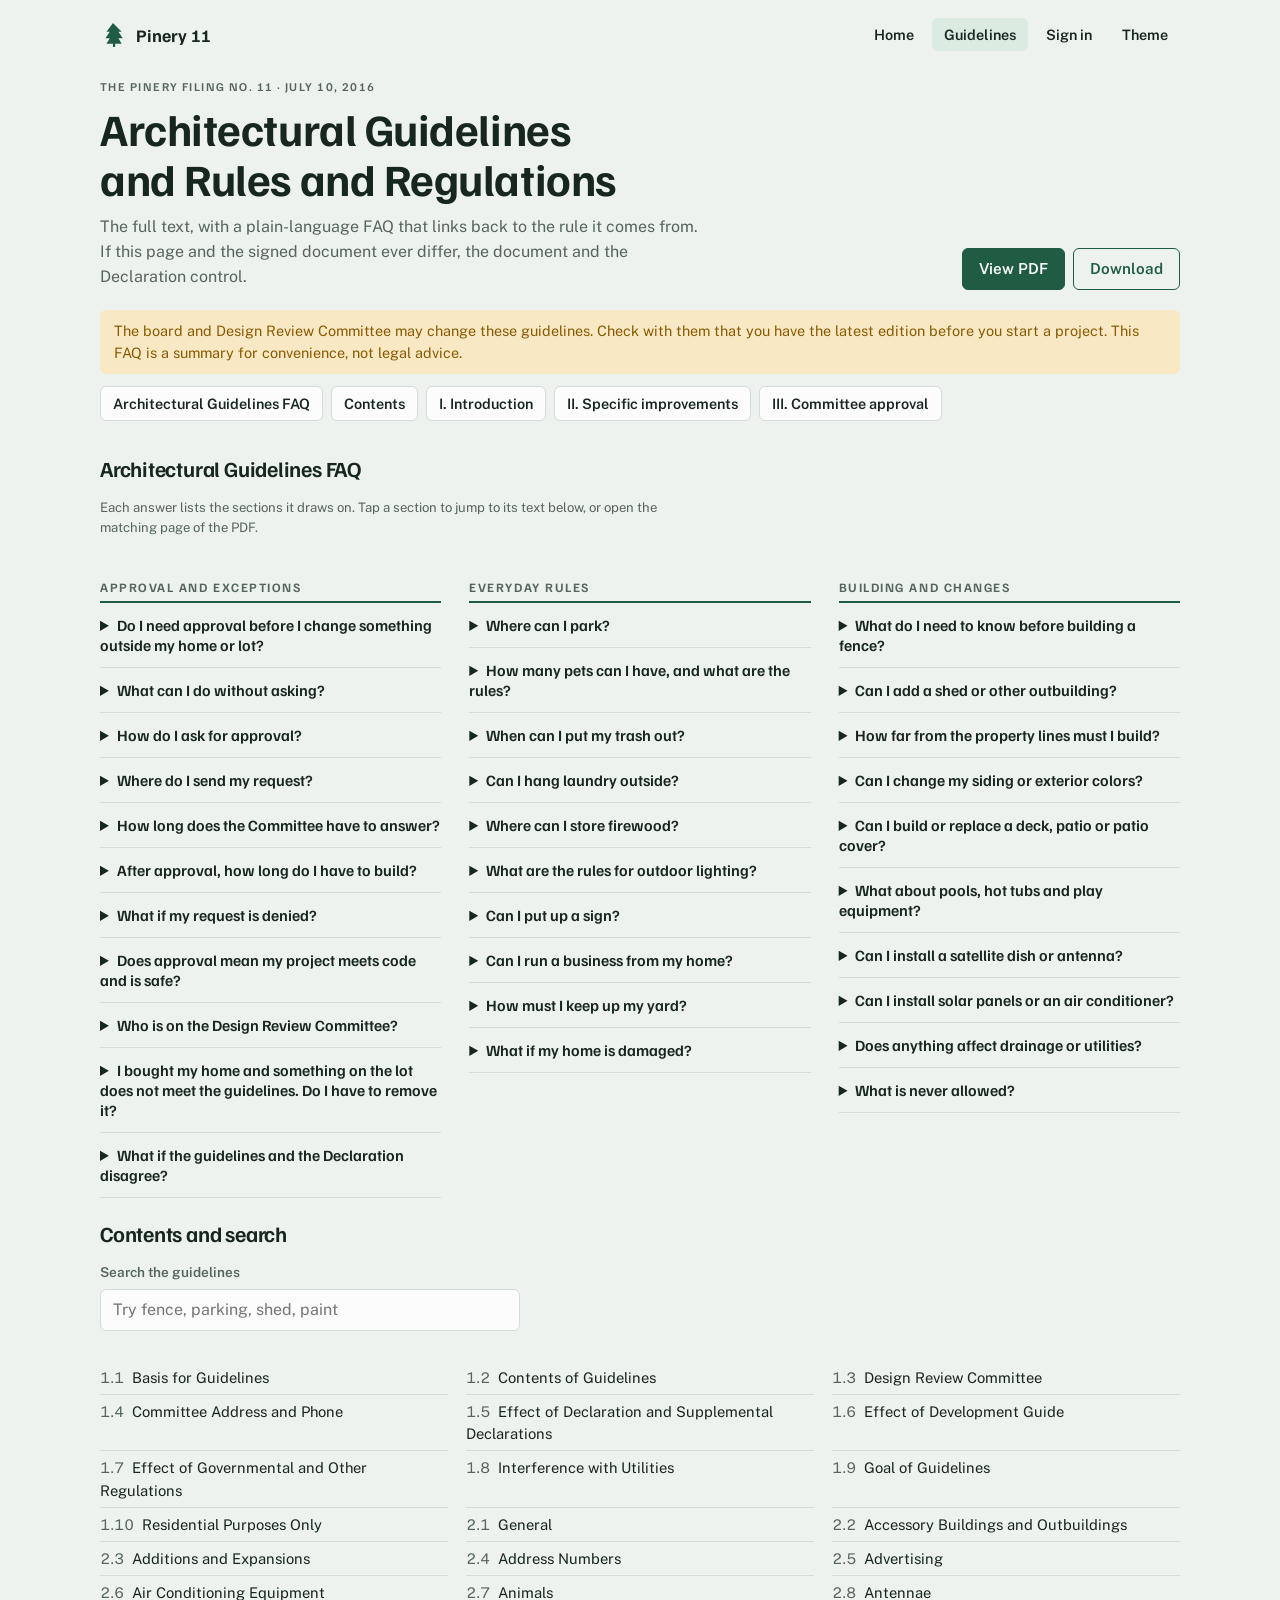
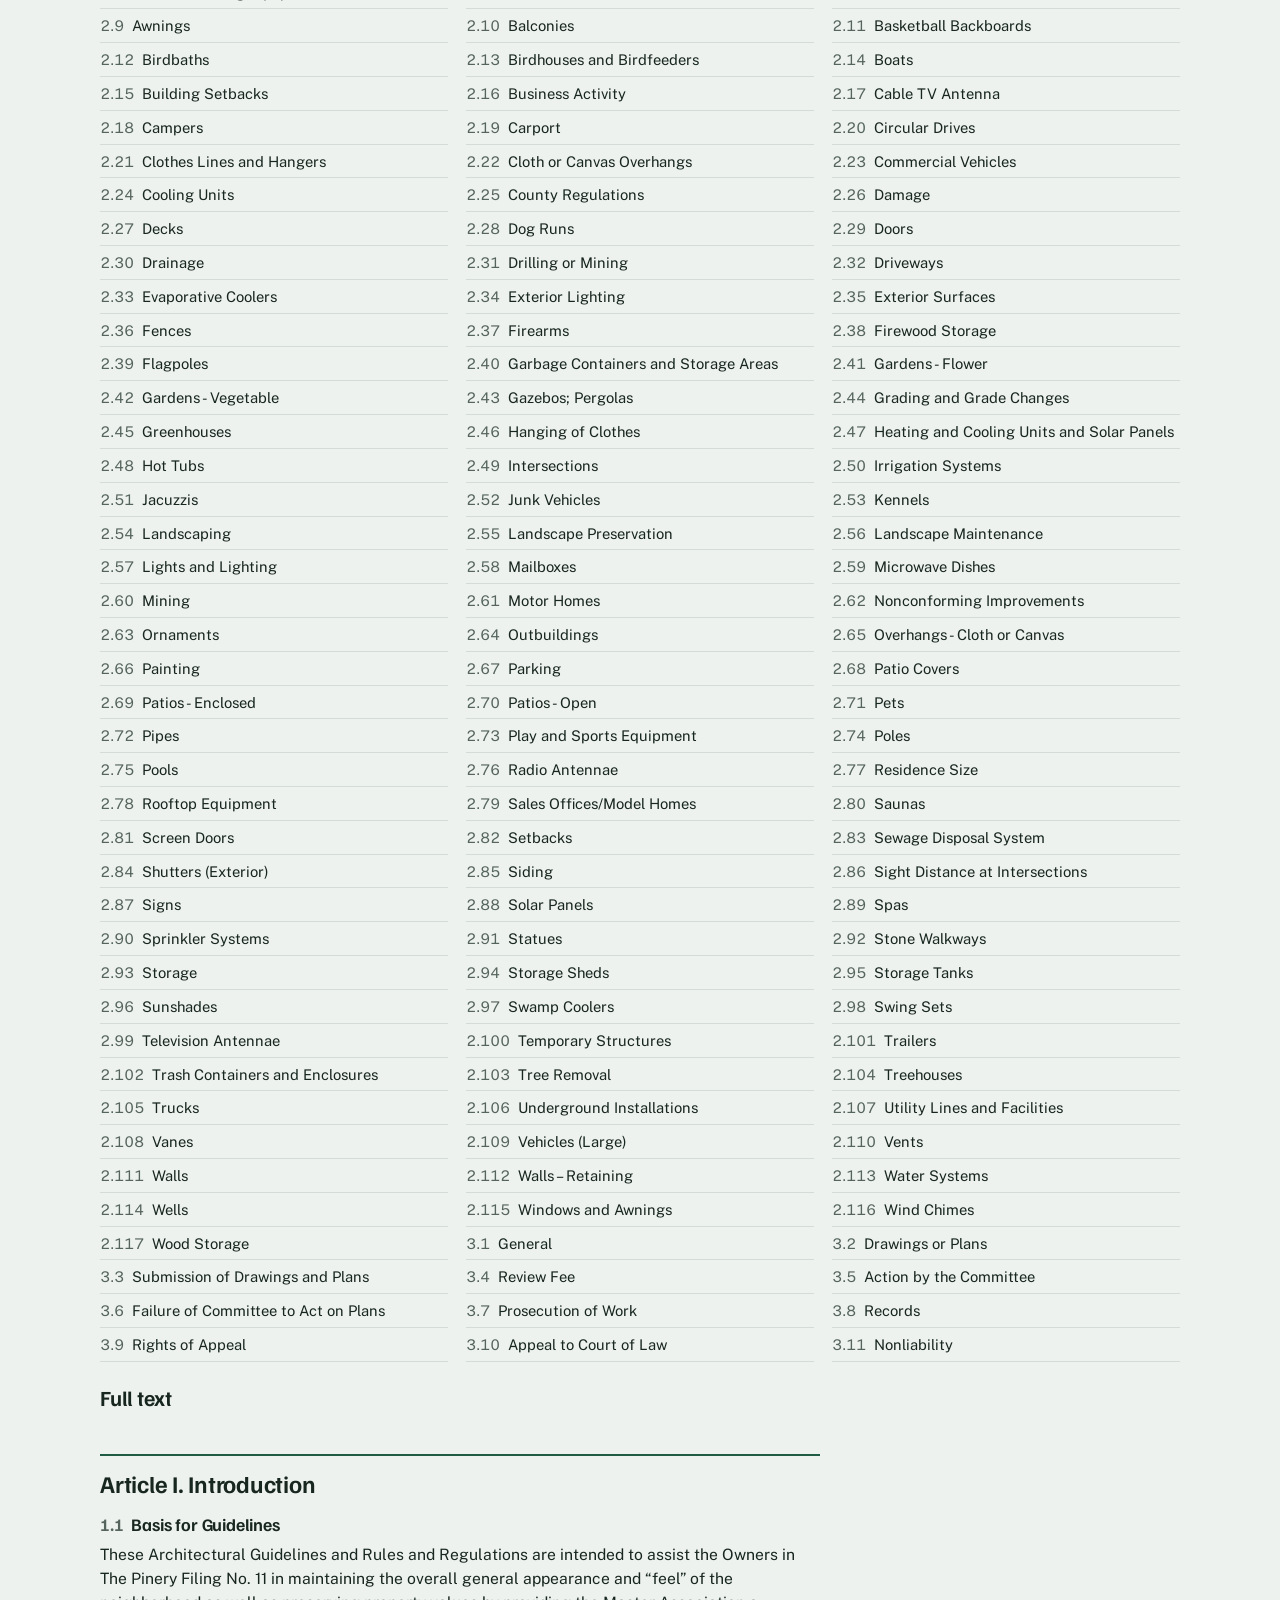
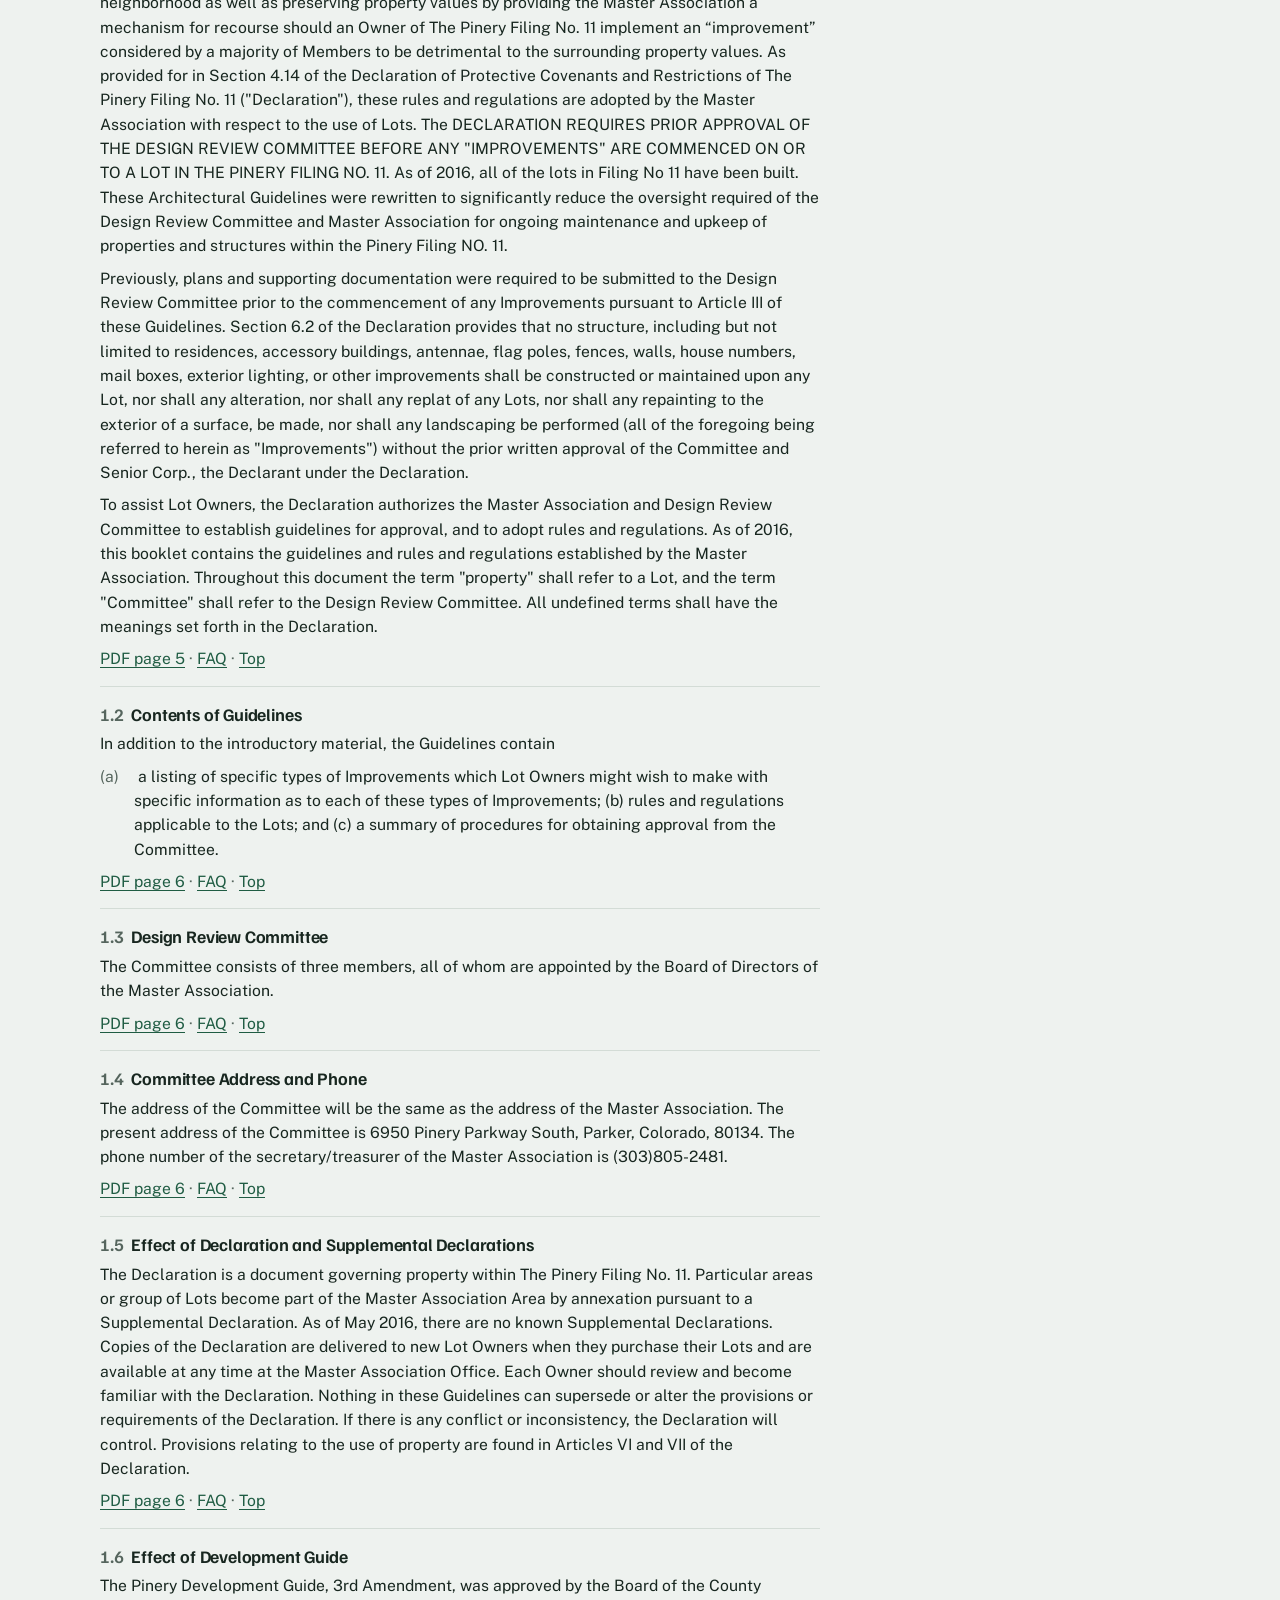
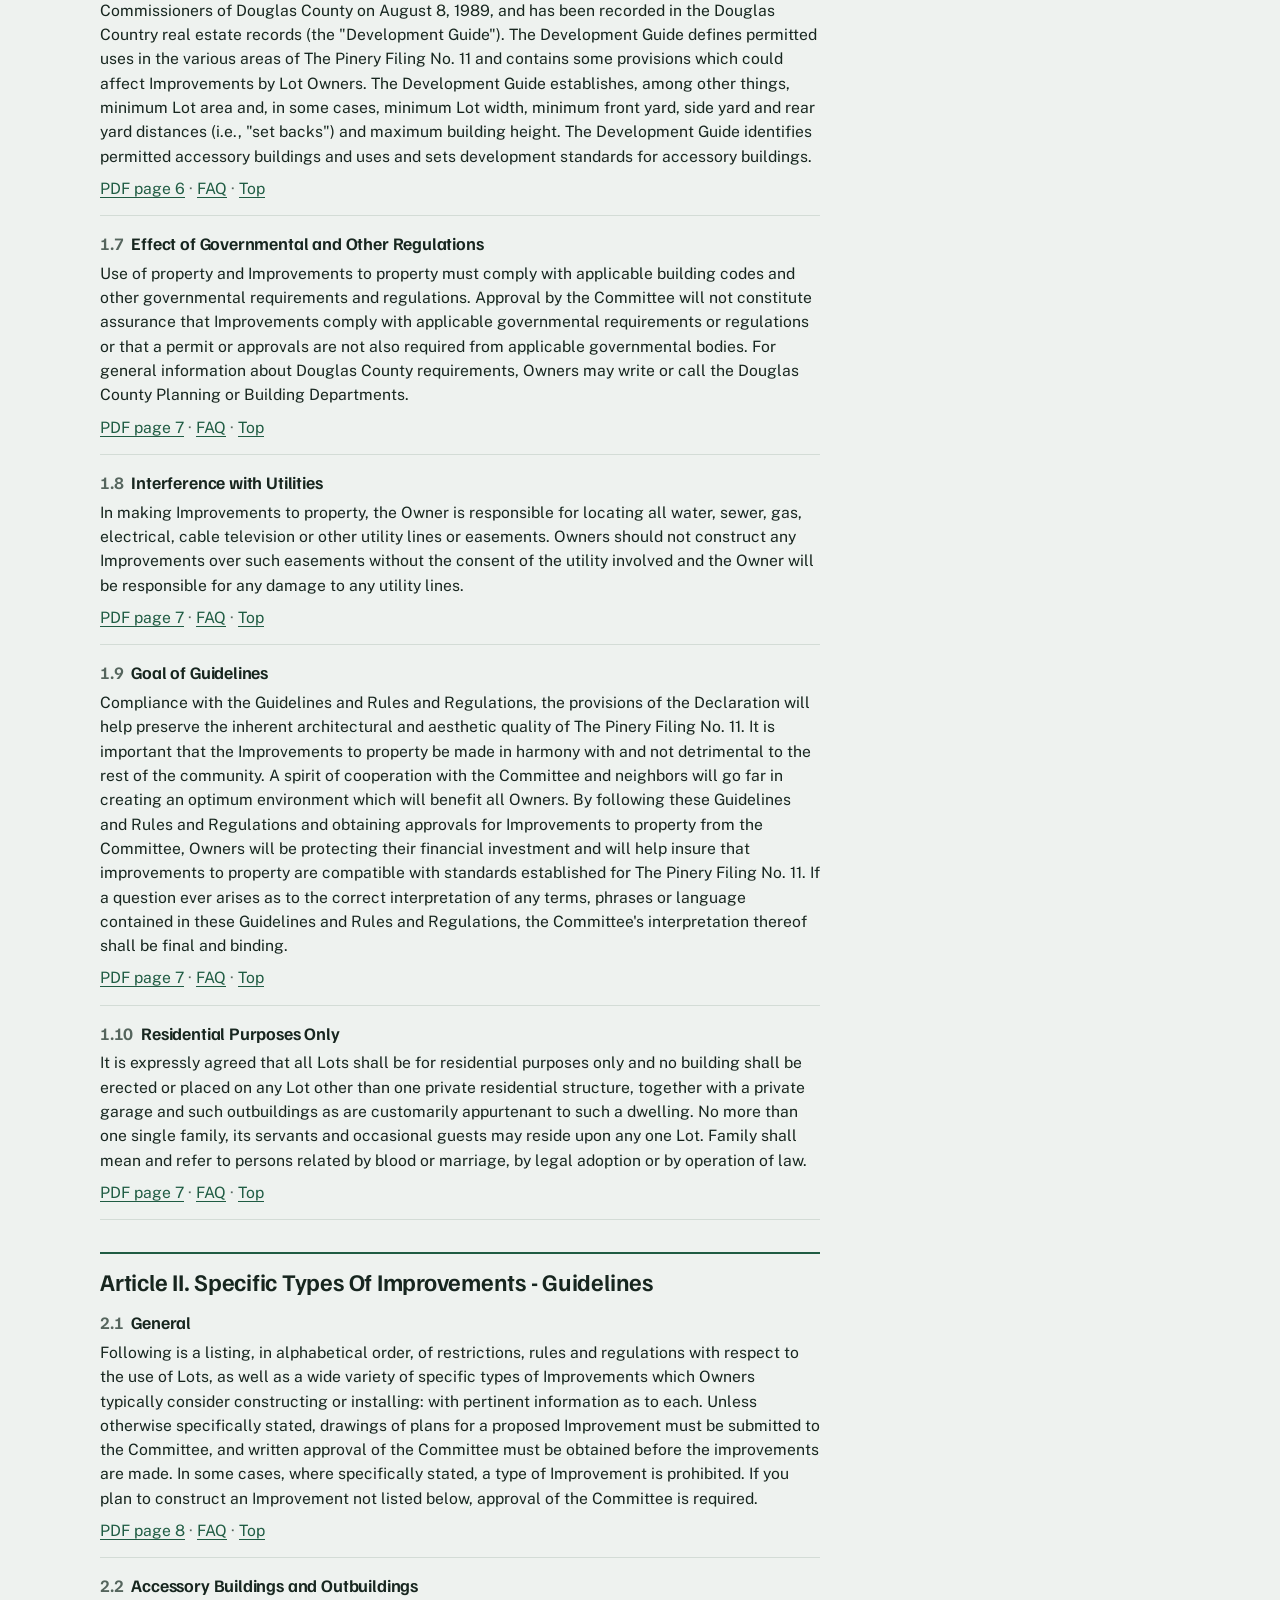
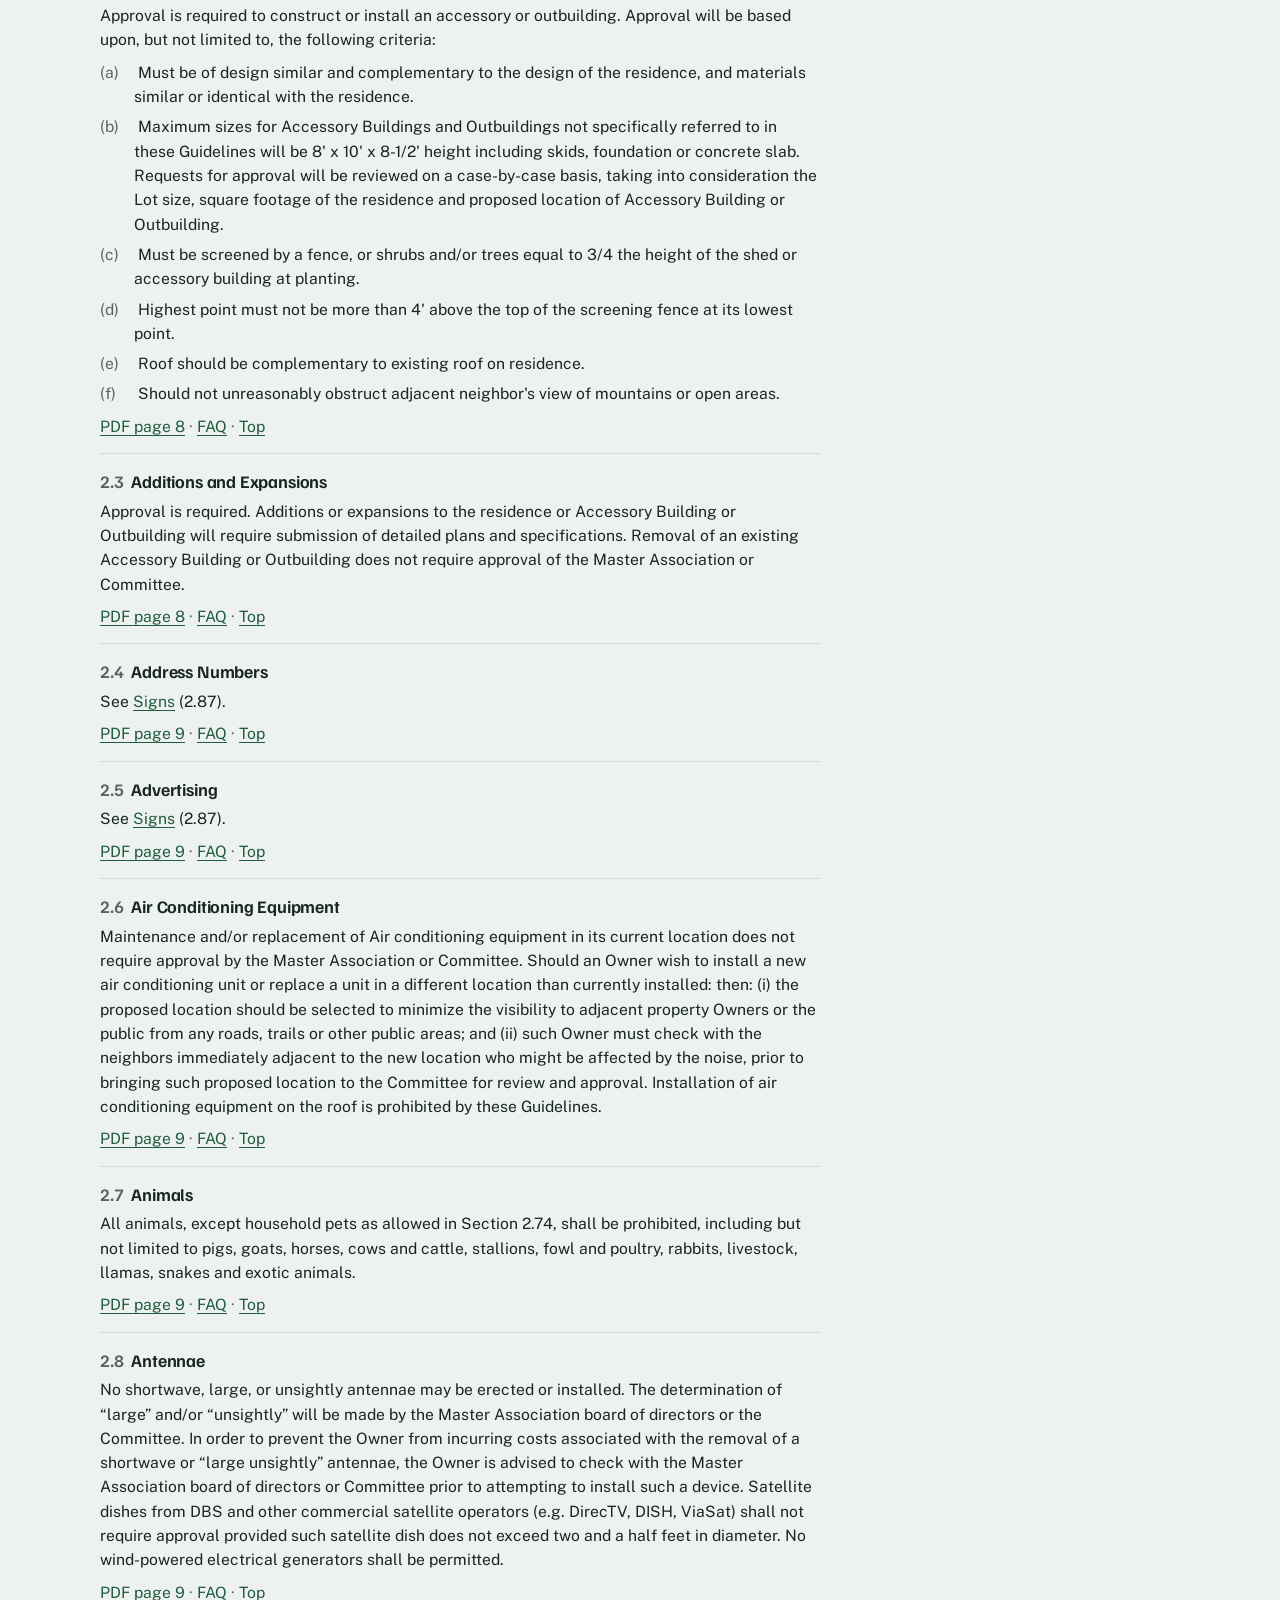
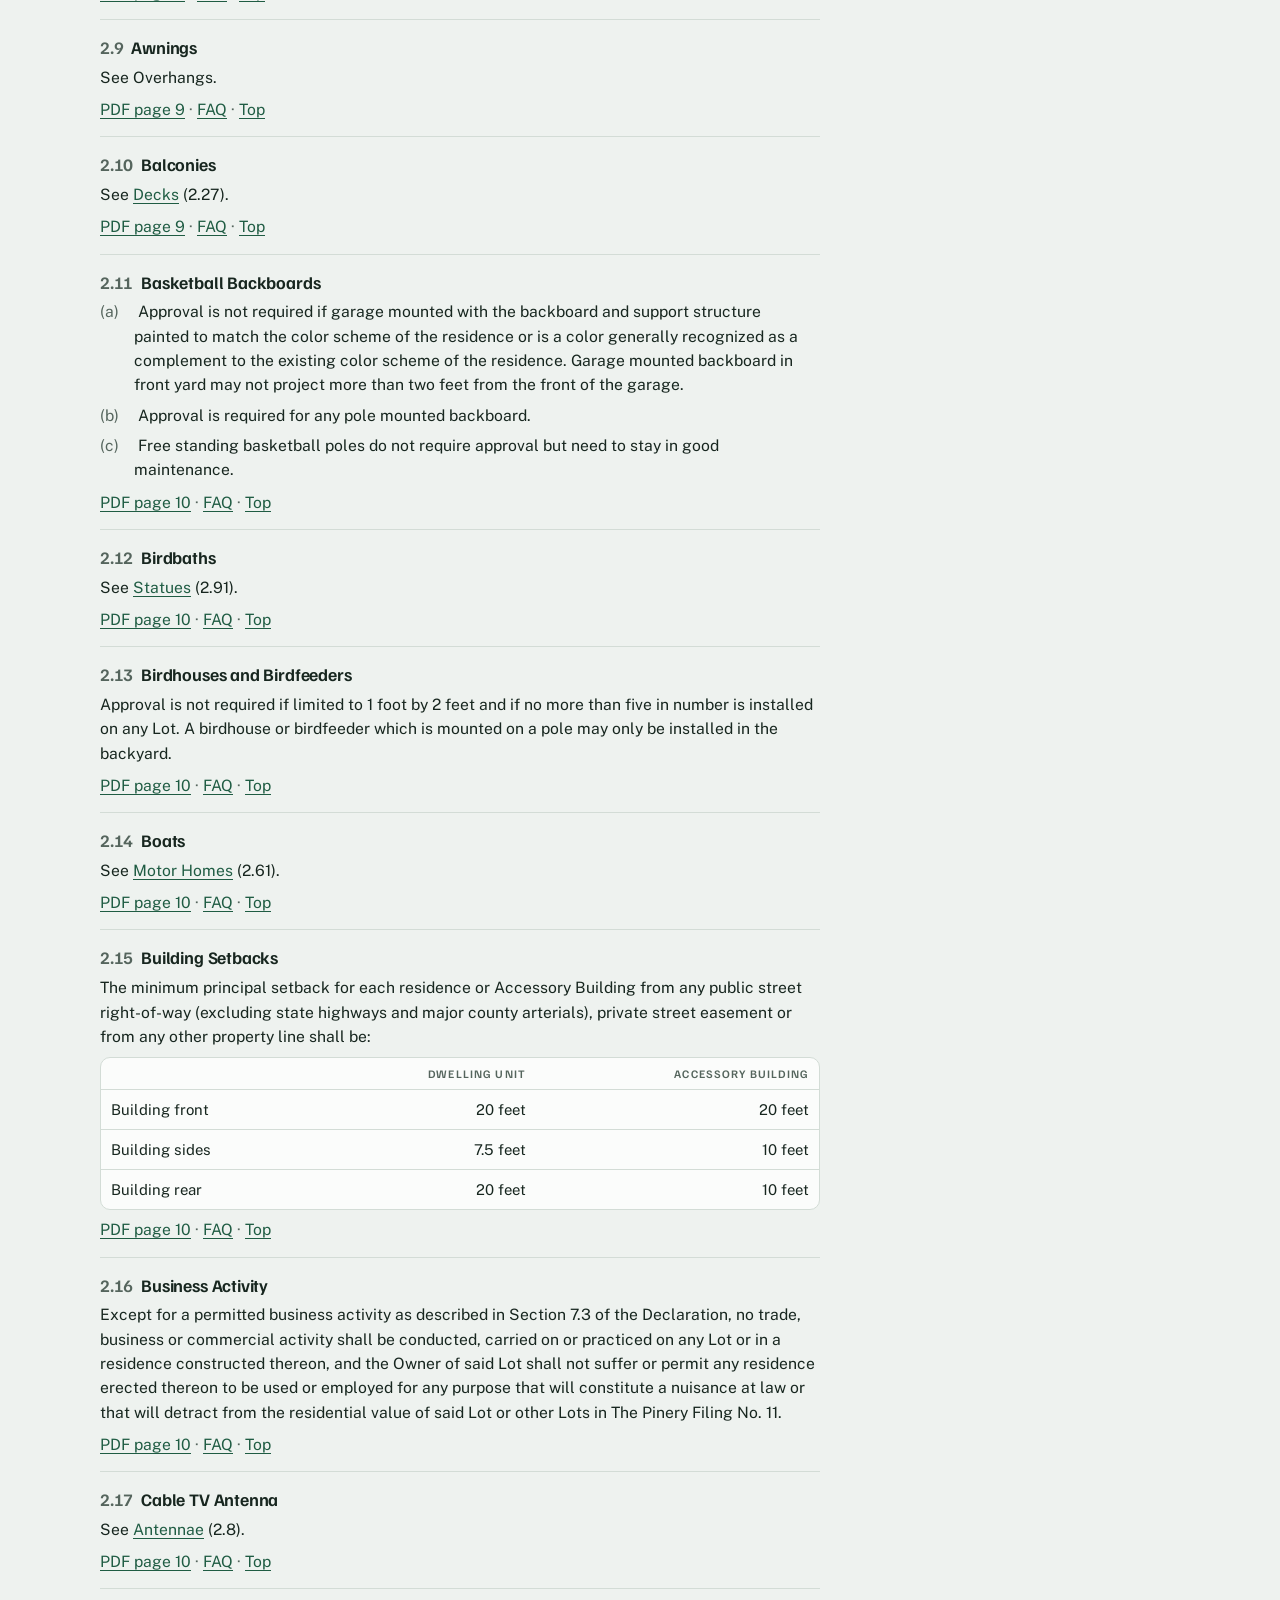
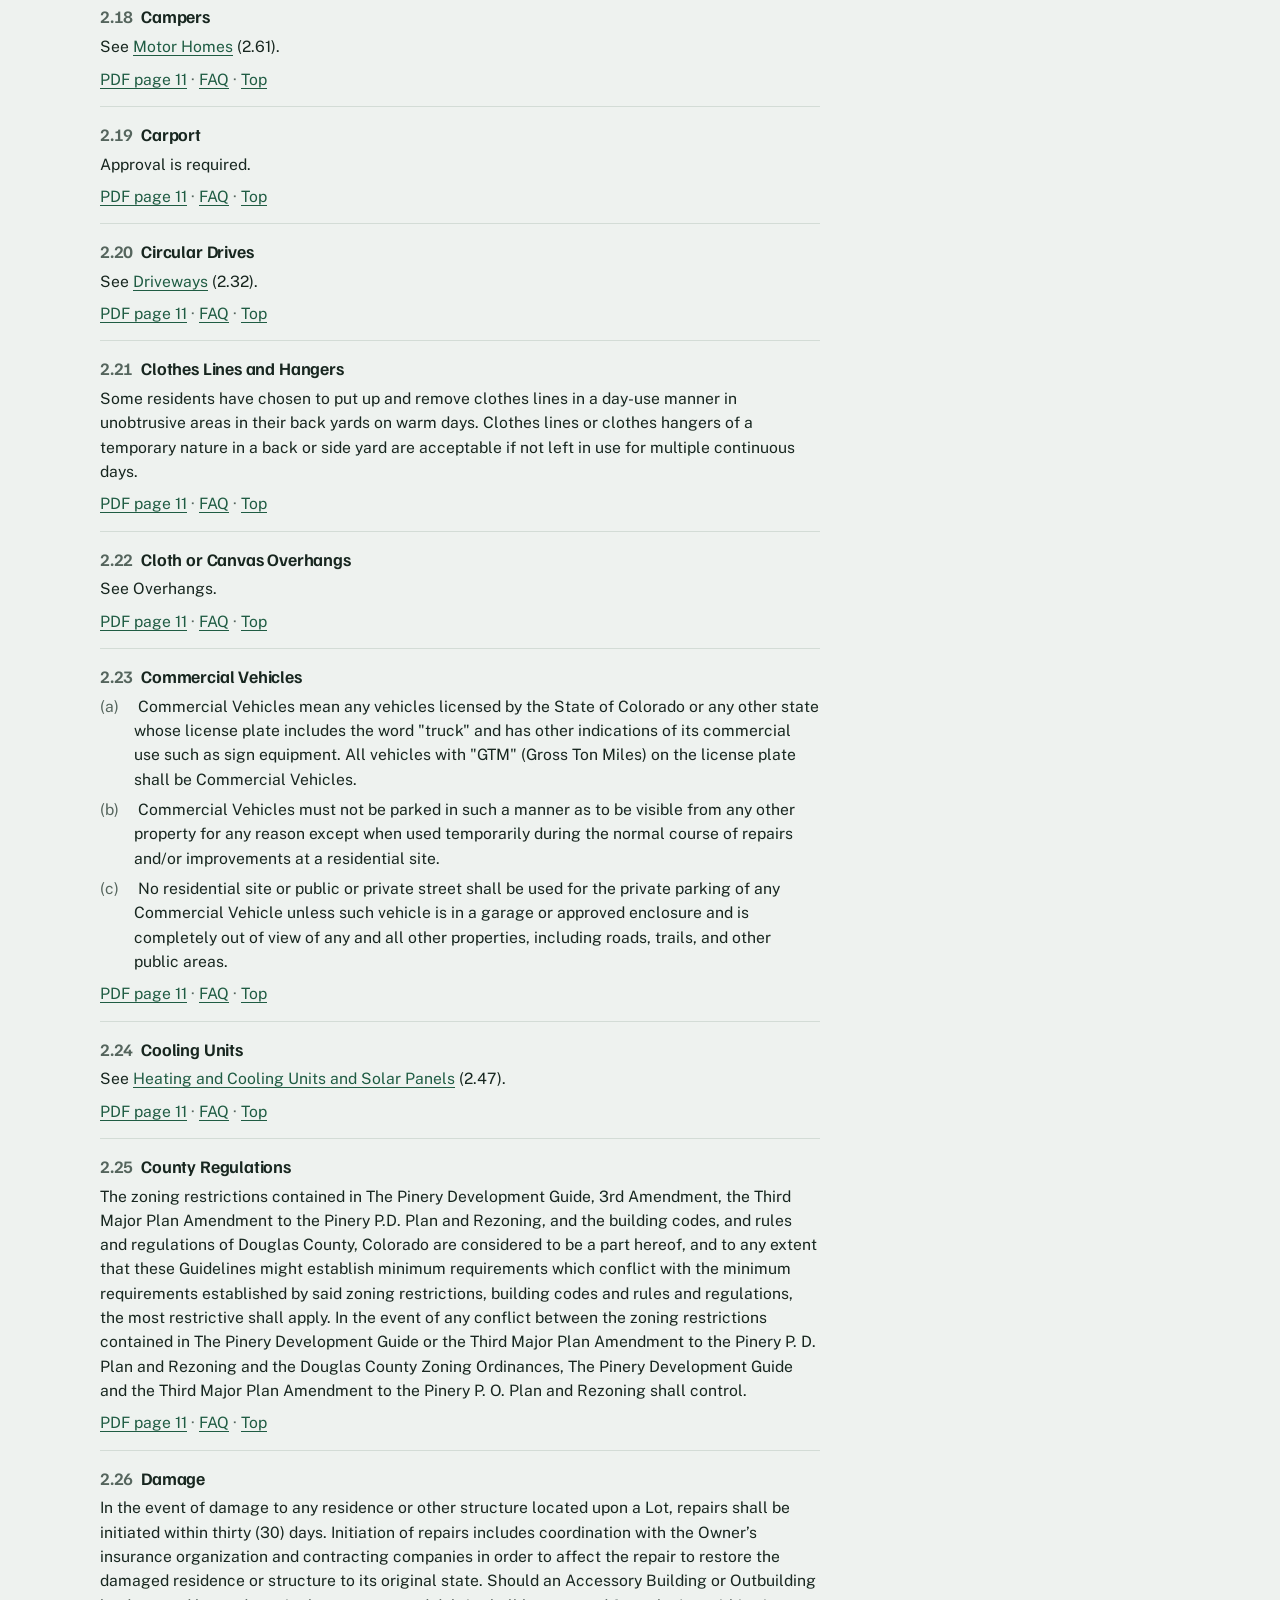
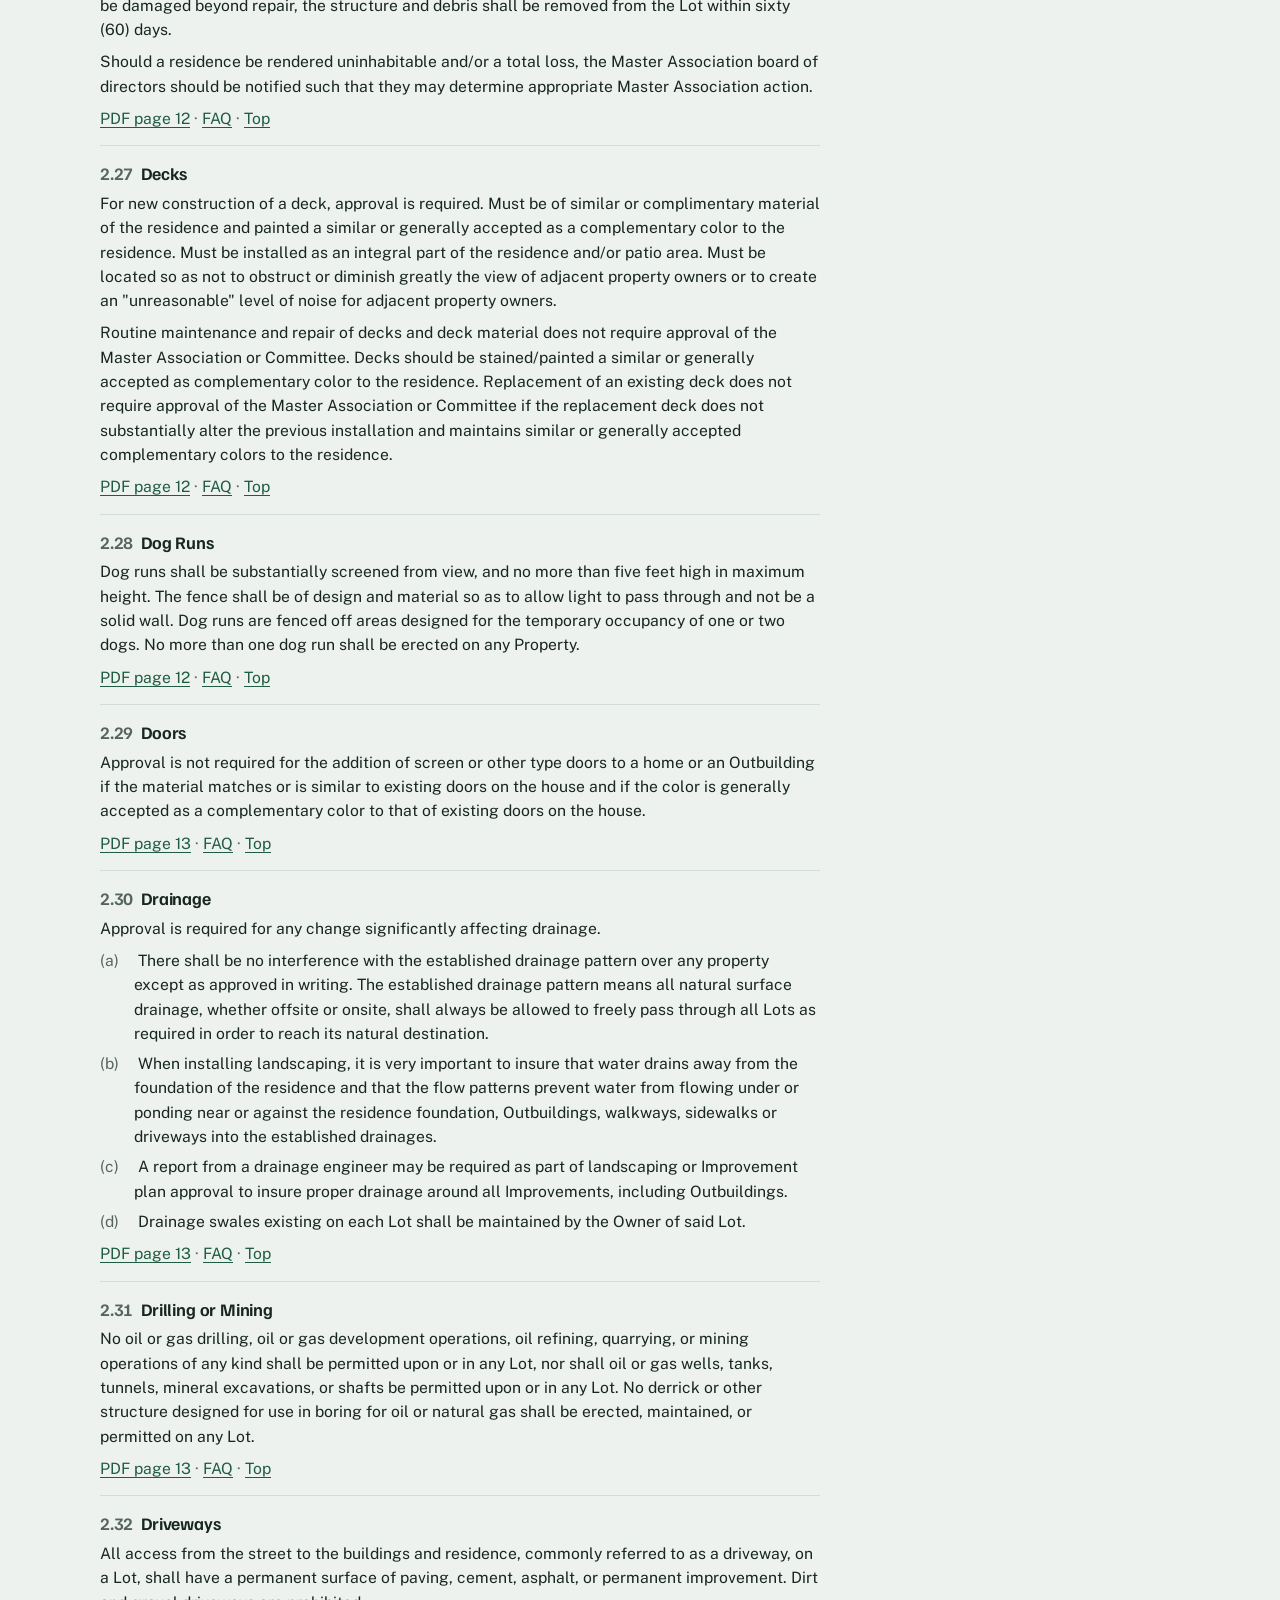
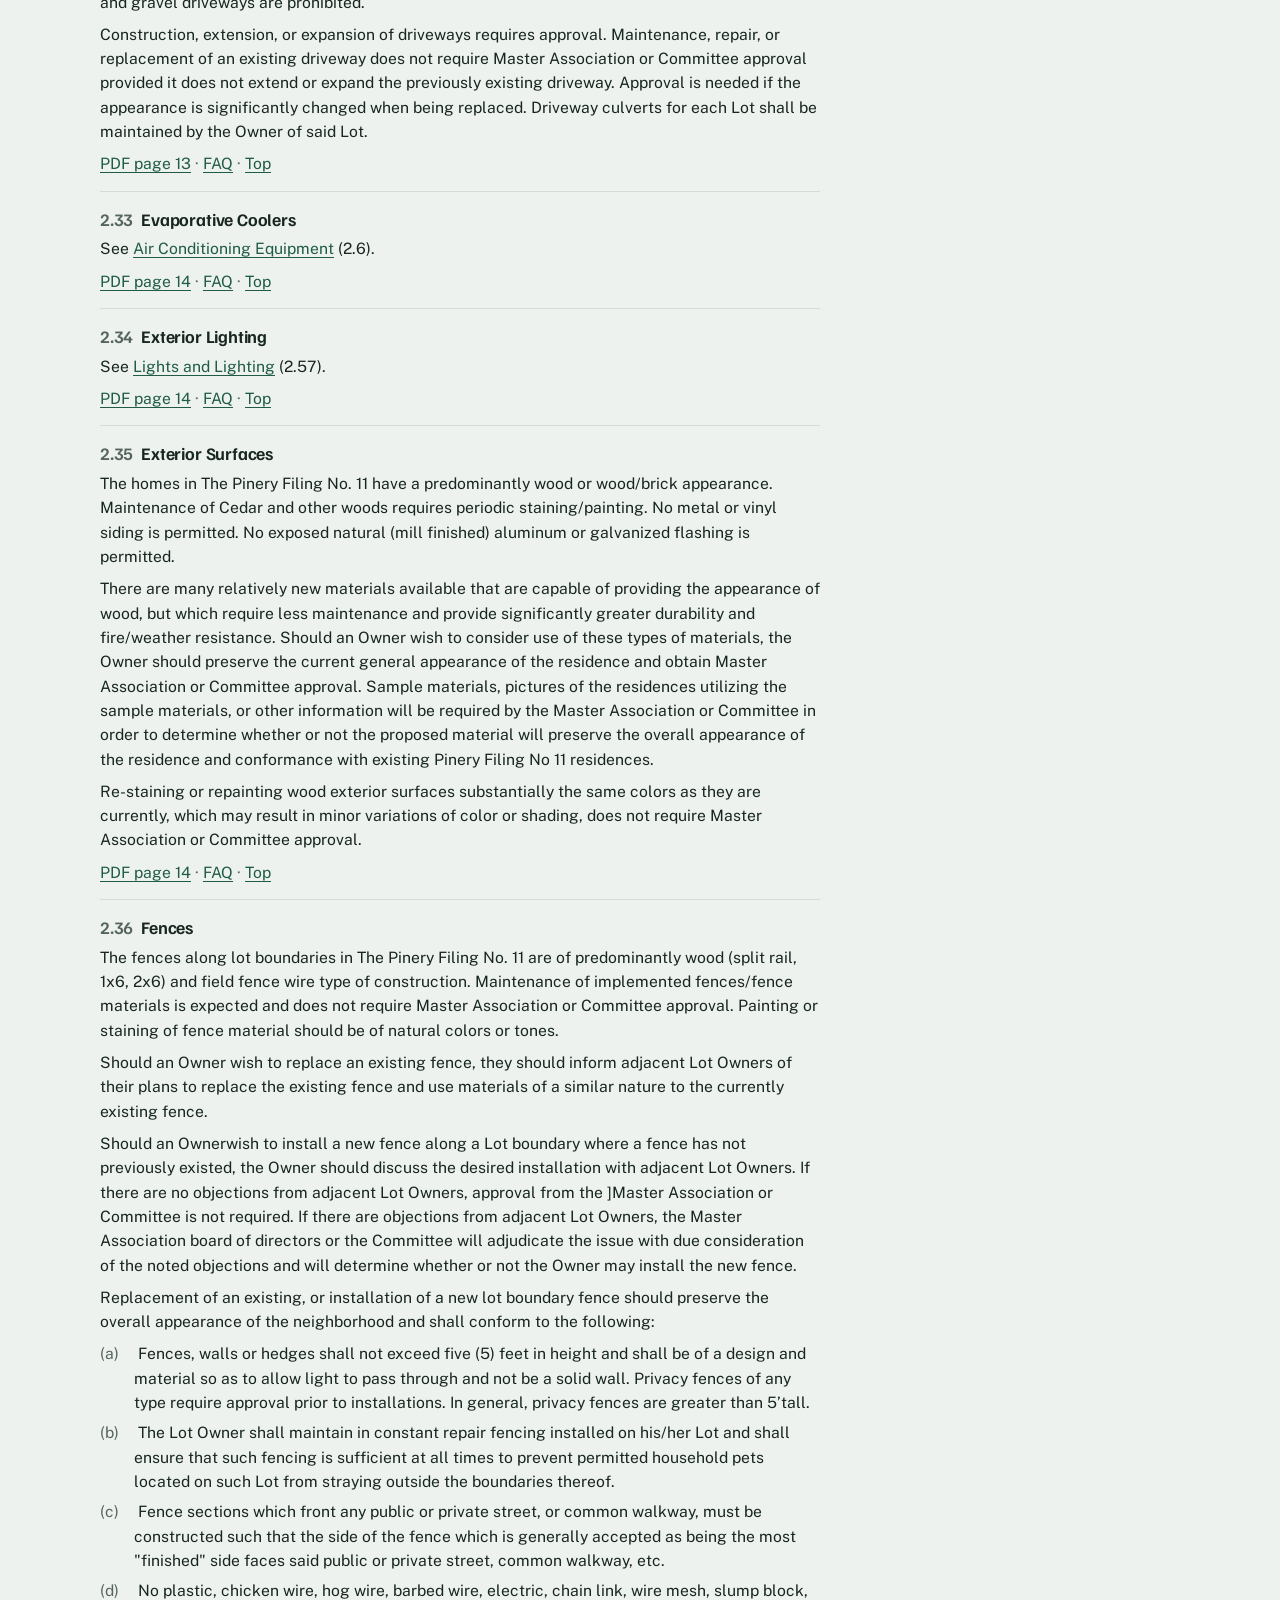
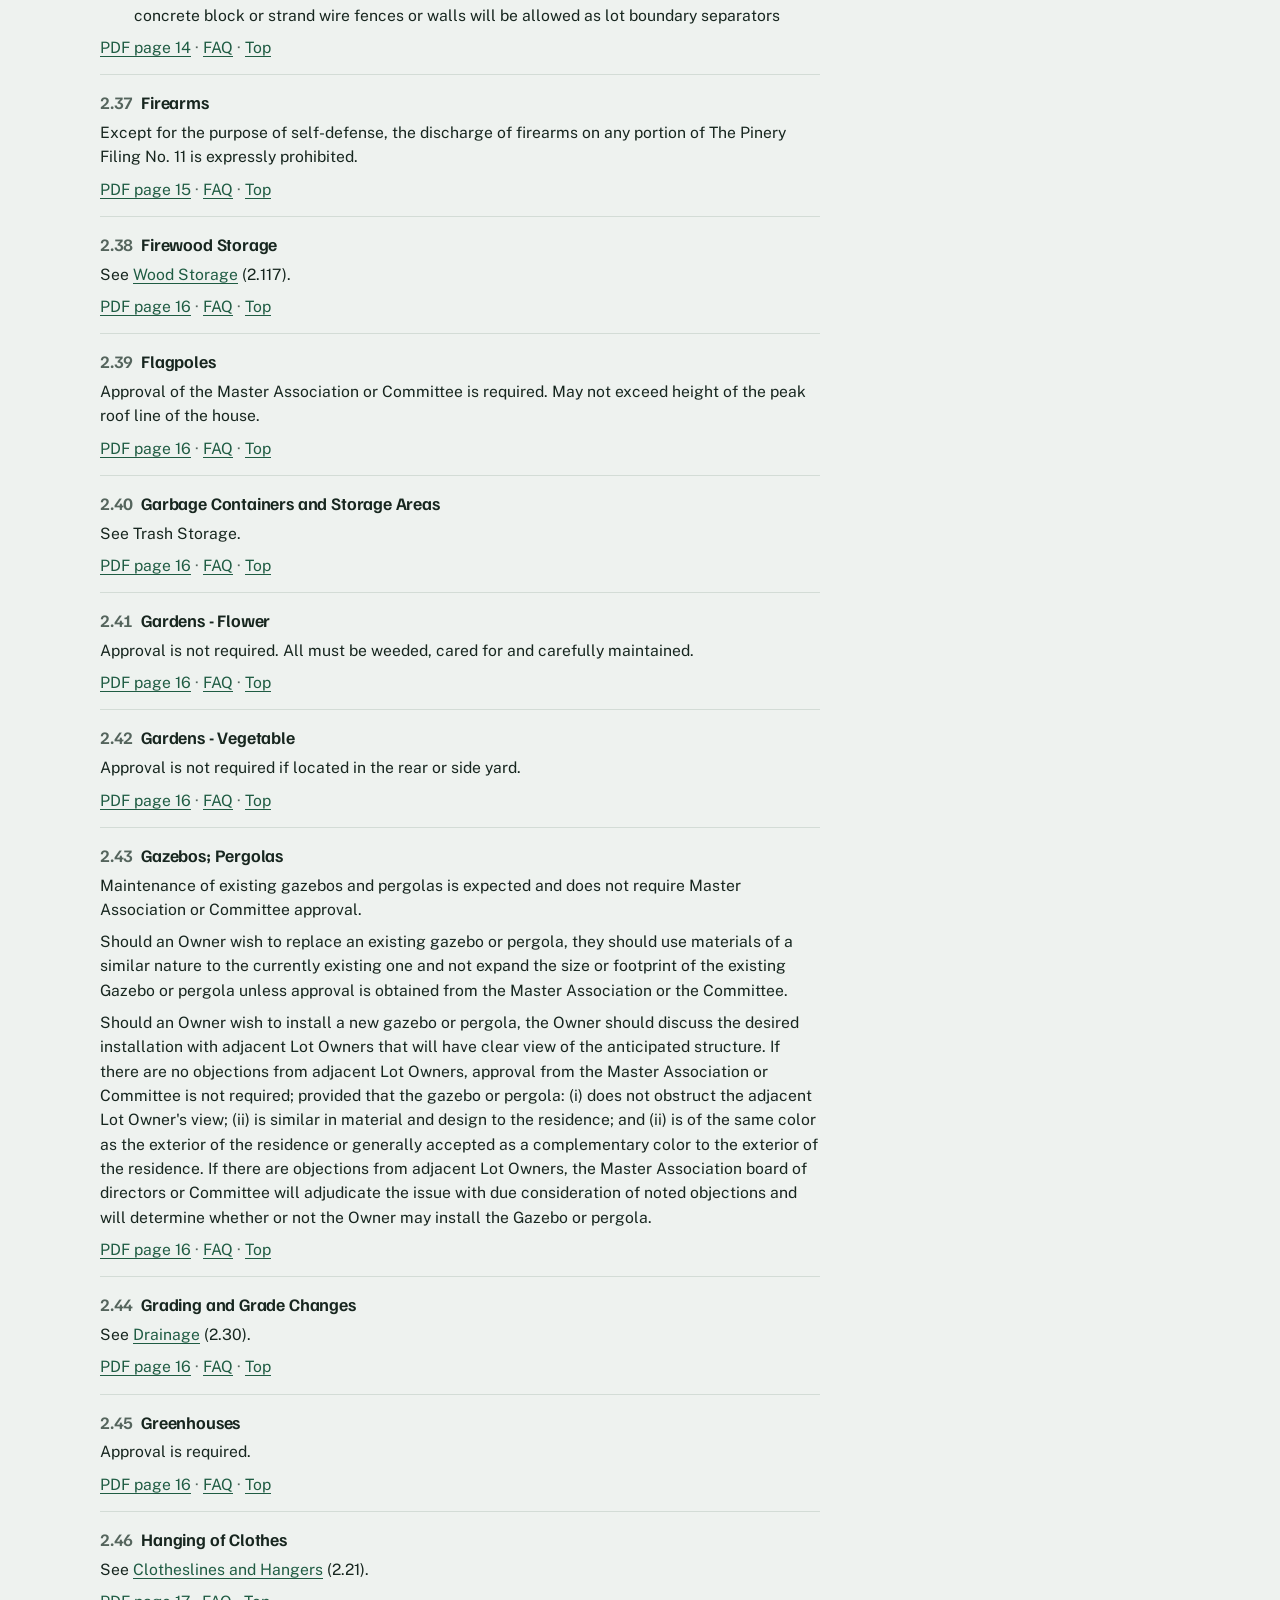
==== commit 2df9bae7: "Show the guidelines FAQ in three columns by category Merge the four FAQ categories into three (Appro" ====
--- a/guidelines.html
+++ b/guidelines.html
@@ -44,7 +44,8 @@
     <section class="section" id="faq" aria-labelledby="faqTitle">
       <h2 id="faqTitle">Architectural Guidelines FAQ</h2>
       <p class="sub" style="max-width:70ch">Each answer lists the sections it draws on. Tap a section to jump to its text below, or open the matching page of the PDF.</p>
-      <h3 class="faqcat">Getting approval</h3>
+      <div class="faqcols">
+<div class="faqcol"><h3 class="faqcat">Approval and exceptions</h3>
 <details class="faq"><summary>Do I need approval before I change something outside my home or lot?</summary><div class="faqbody"><p>Usually, yes. The Declaration requires written approval from the Design Review Committee before improvements are started, and the guidelines say anything not listed in them also needs approval. Many everyday jobs are listed as not needing approval when you follow the rules for that item, for example repainting in the same colors or replacing landscaping plants.</p><p class="refs"><span class="sub">In the guidelines:</span> <a class="ref" href="#s1-1">1.1 Basis for Guidelines</a> <a class="ref" href="#s2-1">2.1 General</a> <a class="ref" href="#s3-1">3.1 General</a> <a class="pdflink" href="docs/Architectural-Guidelines-Rules-and-Regulations-2016.pdf#page=5" target="_blank" rel="noopener">Open PDF page 5</a></p></div></details>
 <details class="faq"><summary>What can I do without asking?</summary><div class="faqbody"><p>Examples the guidelines say need no approval when the stated conditions are met: re-staining or repainting in substantially the same colors, replacing or adding plants that keep the lot's look or save water, repairing a driveway without expanding it, flower gardens, vegetable gardens in a side or rear yard, satellite dishes up to two and a half feet across, garage-mounted basketball backboards, solar LED lights, replacing a mailbox, holiday decorations that come down promptly, and matching screen doors or shutters.</p><p class="refs"><span class="sub">In the guidelines:</span> <a class="ref" href="#s2-66">2.66 Painting</a> <a class="ref" href="#s2-54">2.54 Landscaping</a> <a class="ref" href="#s2-32">2.32 Driveways</a> <a class="ref" href="#s2-41">2.41 Gardens - Flower</a> <a class="ref" href="#s2-42">2.42 Gardens - Vegetable</a> <a class="ref" href="#s2-8">2.8 Antennae</a> <a class="ref" href="#s2-11">2.11 Basketball Backboards</a> <a class="ref" href="#s2-57">2.57 Lights and Lighting</a> <a class="ref" href="#s2-58">2.58 Mailboxes</a> <a class="ref" href="#s2-63">2.63 Ornaments</a> <a class="ref" href="#s2-29">2.29 Doors</a> <a class="ref" href="#s2-84">2.84 Shutters (Exterior)</a> <a class="pdflink" href="docs/Architectural-Guidelines-Rules-and-Regulations-2016.pdf#page=20" target="_blank" rel="noopener">Open PDF page 20</a></p></div></details>
 <details class="faq"><summary>How do I ask for approval?</summary><div class="faqbody"><p>Send the Committee a drawing or plan before work starts. It should be drawn to a scale of 1/4 inch to 1 foot, show your lot lines and the proposed improvement, describe the materials and colors, and include your name, address and phone number. Submit two copies with the $10 review fee. Plans sent without the fee are returned unapproved.</p><p class="refs"><span class="sub">In the guidelines:</span> <a class="ref" href="#s3-2">3.2 Drawings or Plans</a> <a class="ref" href="#s3-3">3.3 Submission of Drawings and Plans</a> <a class="ref" href="#s3-4">3.4 Review Fee</a> <a class="pdflink" href="docs/Architectural-Guidelines-Rules-and-Regulations-2016.pdf#page=28" target="_blank" rel="noopener">Open PDF page 28</a></p></div></details>
@@ -54,7 +55,10 @@
 <details class="faq"><summary>What if my request is denied?</summary><div class="faqbody"><p>You can appeal to the Board of Directors by written notice within 30 days of the denial, conditions or refusal. After you have used the appeal steps, you may take the decision to a court of law.</p><p class="refs"><span class="sub">In the guidelines:</span> <a class="ref" href="#s3-9">3.9 Rights of Appeal</a> <a class="ref" href="#s3-10">3.10 Appeal to Court of Law</a> <a class="pdflink" href="docs/Architectural-Guidelines-Rules-and-Regulations-2016.pdf#page=30" target="_blank" rel="noopener">Open PDF page 30</a></p></div></details>
 <details class="faq"><summary>Does approval mean my project meets code and is safe?</summary><div class="faqbody"><p>No. Approval covers appearance only. You are still responsible for Douglas County permits and building codes, for locating utility lines and easements, and for any damage you cause to them. If the county's rules and these guidelines differ, the more restrictive rule applies.</p><p class="refs"><span class="sub">In the guidelines:</span> <a class="ref" href="#s3-11">3.11 Nonliability</a> <a class="ref" href="#s1-7">1.7 Effect of Governmental and Other Regulations</a> <a class="ref" href="#s1-8">1.8 Interference with Utilities</a> <a class="ref" href="#s2-25">2.25 County Regulations</a> <a class="pdflink" href="docs/Architectural-Guidelines-Rules-and-Regulations-2016.pdf#page=31" target="_blank" rel="noopener">Open PDF page 31</a></p></div></details>
 <details class="faq"><summary>Who is on the Design Review Committee?</summary><div class="faqbody"><p>Three members appointed by the Master Association's Board of Directors.</p><p class="refs"><span class="sub">In the guidelines:</span> <a class="ref" href="#s1-3">1.3 Design Review Committee</a> <a class="pdflink" href="docs/Architectural-Guidelines-Rules-and-Regulations-2016.pdf#page=6" target="_blank" rel="noopener">Open PDF page 6</a></p></div></details>
-<h3 class="faqcat">Everyday rules</h3>
+<details class="faq"><summary>I bought my home and something on the lot does not meet the guidelines. Do I have to remove it?</summary><div class="faqbody"><p>Not necessarily. If an earlier owner's improvement was approved in advance, or a previous owner's improvement is nonconforming, the current owner may not have to remove it or be fined, unless at the time of purchase you knew or should have known about it, for example because of a lien or pending suit.</p><p class="refs"><span class="sub">In the guidelines:</span> <a class="ref" href="#s2-62">2.62 Nonconforming Improvements</a> <a class="pdflink" href="docs/Architectural-Guidelines-Rules-and-Regulations-2016.pdf#page=20" target="_blank" rel="noopener">Open PDF page 20</a></p></div></details>
+<details class="faq"><summary>What if the guidelines and the Declaration disagree?</summary><div class="faqbody"><p>The Declaration controls. If a question comes up about what a term or rule means, the Committee's interpretation is final. The board and Committee may also add to or change the guidelines, so confirm you have the latest edition before you start a project.</p><p class="refs"><span class="sub">In the guidelines:</span> <a class="ref" href="#s1-5">1.5 Effect of Declaration and Supplemental Declarations</a> <a class="ref" href="#s1-9">1.9 Goal of Guidelines</a> <a class="pdflink" href="docs/Architectural-Guidelines-Rules-and-Regulations-2016.pdf#page=6" target="_blank" rel="noopener">Open PDF page 6</a></p></div></details>
+</div>
+<div class="faqcol"><h3 class="faqcat">Everyday rules</h3>
 <details class="faq"><summary>Where can I park?</summary><div class="faqbody"><p>No vehicle may be parked regularly, meaning more than three days a week, on a public street in the community. Regular parking belongs in a garage or driveway. Boats, campers, trailers, motor homes, trucks other than pickups and other large vehicles must be kept in a structure designed for them, except guests' vehicles for up to four days. The Association can have a vehicle that sits on the street for more than five days removed at the owner's expense.</p><p class="refs"><span class="sub">In the guidelines:</span> <a class="ref" href="#s2-67">2.67 Parking</a> <a class="ref" href="#s2-23">2.23 Commercial Vehicles</a> <a class="ref" href="#s2-61">2.61 Motor Homes</a> <a class="ref" href="#s2-52">2.52 Junk Vehicles</a> <a class="pdflink" href="docs/Architectural-Guidelines-Rules-and-Regulations-2016.pdf#page=21" target="_blank" rel="noopener">Open PDF page 21</a></p></div></details>
 <details class="faq"><summary>How many pets can I have, and what are the rules?</summary><div class="faqbody"><p>Only standard household pets are allowed. No more than two adult pets that mostly use outdoor areas for exercise or waste. Pets may not run at large, and habitually barking, howling or yelping dogs count as a nuisance. Livestock, poultry, rabbits, snakes and exotic animals are prohibited.</p><p class="refs"><span class="sub">In the guidelines:</span> <a class="ref" href="#s2-71">2.71 Pets</a> <a class="ref" href="#s2-7">2.7 Animals</a> <a class="pdflink" href="docs/Architectural-Guidelines-Rules-and-Regulations-2016.pdf#page=22" target="_blank" rel="noopener">Open PDF page 22</a></p></div></details>
 <details class="faq"><summary>When can I put my trash out?</summary><div class="faqbody"><p>Not more than 24 hours before the scheduled pickup. Garbage cans must otherwise be screened from view of neighbors and the street, and trash may not be allowed to accumulate on a lot.</p><p class="refs"><span class="sub">In the guidelines:</span> <a class="ref" href="#s2-102">2.102 Trash Containers and Enclosures</a> <a class="pdflink" href="docs/Architectural-Guidelines-Rules-and-Regulations-2016.pdf#page=26" target="_blank" rel="noopener">Open PDF page 26</a></p></div></details>
@@ -65,7 +69,8 @@
 <details class="faq"><summary>Can I run a business from my home?</summary><div class="faqbody"><p>Lots are for residential use only. No trade, business or commercial activity is allowed except a permitted business activity described in the Declaration, and nothing may become a nuisance.</p><p class="refs"><span class="sub">In the guidelines:</span> <a class="ref" href="#s2-16">2.16 Business Activity</a> <a class="ref" href="#s1-10">1.10 Residential Purposes Only</a> <a class="pdflink" href="docs/Architectural-Guidelines-Rules-and-Regulations-2016.pdf#page=10" target="_blank" rel="noopener">Open PDF page 10</a></p></div></details>
 <details class="faq"><summary>How must I keep up my yard?</summary><div class="faqbody"><p>Each owner must keep the lot in first-class condition, including pruning, cutting ground cover and weeding. Removing dead trees, branches and plants is routine maintenance and needs no approval. Replacing plants with ones that keep the lot's look or reduce watering, including xeriscaping, also needs no approval, but major re-landscaping that significantly changes the lot's appearance does.</p><p class="refs"><span class="sub">In the guidelines:</span> <a class="ref" href="#s2-56">2.56 Landscape Maintenance</a> <a class="ref" href="#s2-54">2.54 Landscaping</a> <a class="ref" href="#s2-55">2.55 Landscape Preservation</a> <a class="pdflink" href="docs/Architectural-Guidelines-Rules-and-Regulations-2016.pdf#page=18" target="_blank" rel="noopener">Open PDF page 18</a></p></div></details>
 <details class="faq"><summary>What if my home is damaged?</summary><div class="faqbody"><p>Start repairs within 30 days, which includes contacting your insurer and contractors. A damaged shed or outbuilding that cannot be repaired must be removed within 60 days. If a home is uninhabitable or a total loss, notify the Master Association board.</p><p class="refs"><span class="sub">In the guidelines:</span> <a class="ref" href="#s2-26">2.26 Damage</a> <a class="pdflink" href="docs/Architectural-Guidelines-Rules-and-Regulations-2016.pdf#page=12" target="_blank" rel="noopener">Open PDF page 12</a></p></div></details>
-<h3 class="faqcat">Building and changes</h3>
+</div>
+<div class="faqcol"><h3 class="faqcat">Building and changes</h3>
 <details class="faq"><summary>What do I need to know before building a fence?</summary><div class="faqbody"><p>Boundary fences may not exceed five feet and must let light pass through. Privacy fences need approval. Tell adjacent neighbors before replacing a fence. For a new boundary fence where none existed, talk to the neighbors first. If they do not object, no approval is needed, and if they do, the board or Committee decides. Plastic, chicken wire, hog wire, barbed wire, electric, chain link, wire mesh, slump block, concrete block and strand wire fences are not allowed along lot boundaries.</p><p class="refs"><span class="sub">In the guidelines:</span> <a class="ref" href="#s2-36">2.36 Fences</a> <a class="pdflink" href="docs/Architectural-Guidelines-Rules-and-Regulations-2016.pdf#page=14" target="_blank" rel="noopener">Open PDF page 14</a></p></div></details>
 <details class="faq"><summary>Can I add a shed or other outbuilding?</summary><div class="faqbody"><p>It needs approval. Unless the guidelines say otherwise, the maximum size is 8 by 10 feet and 8 1/2 feet high. It must look like the house, be screened by a fence or plantings, and not unreasonably block a neighbor's view of the mountains or open areas.</p><p class="refs"><span class="sub">In the guidelines:</span> <a class="ref" href="#s2-2">2.2 Accessory Buildings and Outbuildings</a> <a class="ref" href="#s2-3">2.3 Additions and Expansions</a> <a class="pdflink" href="docs/Architectural-Guidelines-Rules-and-Regulations-2016.pdf#page=8" target="_blank" rel="noopener">Open PDF page 8</a></p></div></details>
 <details class="faq"><summary>How far from the property lines must I build?</summary><div class="faqbody"><p>For a house, 20 feet from the front, 7.5 feet at the sides and 20 feet at the rear. For an accessory building, 20 feet front, 10 feet at the sides and 10 feet at the rear. The county's rules also apply, and the stricter one controls.</p><p class="refs"><span class="sub">In the guidelines:</span> <a class="ref" href="#s2-15">2.15 Building Setbacks</a> <a class="ref" href="#s2-25">2.25 County Regulations</a> <a class="pdflink" href="docs/Architectural-Guidelines-Rules-and-Regulations-2016.pdf#page=10" target="_blank" rel="noopener">Open PDF page 10</a></p></div></details>
@@ -75,10 +80,9 @@
 <details class="faq"><summary>Can I install a satellite dish or antenna?</summary><div class="faqbody"><p>A dish from a commercial satellite provider such as DirecTV, DISH or ViaSat needs no approval if it is no more than two and a half feet across. Shortwave, large or unsightly antennae are not allowed, and the board or Committee decides what counts as large or unsightly. Wind-powered electric generators are not permitted.</p><p class="refs"><span class="sub">In the guidelines:</span> <a class="ref" href="#s2-8">2.8 Antennae</a> <a class="pdflink" href="docs/Architectural-Guidelines-Rules-and-Regulations-2016.pdf#page=9" target="_blank" rel="noopener">Open PDF page 9</a></p></div></details>
 <details class="faq"><summary>Can I install solar panels or an air conditioner?</summary><div class="faqbody"><p>The guidelines say heating and cooling units may not sit on a roof, but they except solar panels. They do not give a separate approval process for solar, and rooftop equipment generally needs approval, so ask the Committee first. Replacing an air conditioner in the same spot needs no approval. A new location should be chosen to limit visibility and noise for neighbors, and roof-mounted air conditioning is prohibited.</p><p class="refs"><span class="sub">In the guidelines:</span> <a class="ref" href="#s2-47">2.47 Heating and Cooling Units and Solar Panels</a> <a class="ref" href="#s2-88">2.88 Solar Panels</a> <a class="ref" href="#s2-78">2.78 Rooftop Equipment</a> <a class="ref" href="#s2-6">2.6 Air Conditioning Equipment</a> <a class="pdflink" href="docs/Architectural-Guidelines-Rules-and-Regulations-2016.pdf#page=17" target="_blank" rel="noopener">Open PDF page 17</a></p></div></details>
 <details class="faq"><summary>Does anything affect drainage or utilities?</summary><div class="faqbody"><p>Changes that significantly affect drainage need approval, and water must be able to flow freely across lots and away from foundations. You maintain the drainage swales and driveway culverts on your lot. All utility lines must be underground, and underground installations need approval.</p><p class="refs"><span class="sub">In the guidelines:</span> <a class="ref" href="#s2-30">2.30 Drainage</a> <a class="ref" href="#s2-32">2.32 Driveways</a> <a class="ref" href="#s2-107">2.107 Utility Lines and Facilities</a> <a class="ref" href="#s2-106">2.106 Underground Installations</a> <a class="pdflink" href="docs/Architectural-Guidelines-Rules-and-Regulations-2016.pdf#page=13" target="_blank" rel="noopener">Open PDF page 13</a></p></div></details>
-<h3 class="faqcat">Rules and exceptions</h3>
 <details class="faq"><summary>What is never allowed?</summary><div class="faqbody"><p>Among the things the guidelines prohibit outright: metal or vinyl siding, treehouses, wells, individual water supplies and sewage disposal systems, above-ground storage tanks, oil and gas drilling or mining, dirt or gravel driveways, wind-powered generators, livestock and exotic animals, chain link and similar boundary fences, reflective materials in windows, roof-mounted air conditioning, and discharging firearms except in self-defense.</p><p class="refs"><span class="sub">In the guidelines:</span> <a class="ref" href="#s2-35">2.35 Exterior Surfaces</a> <a class="ref" href="#s2-104">2.104 Treehouses</a> <a class="ref" href="#s2-114">2.114 Wells</a> <a class="ref" href="#s2-113">2.113 Water Systems</a> <a class="ref" href="#s2-83">2.83 Sewage Disposal System</a> <a class="ref" href="#s2-95">2.95 Storage Tanks</a> <a class="ref" href="#s2-31">2.31 Drilling or Mining</a> <a class="ref" href="#s2-32">2.32 Driveways</a> <a class="ref" href="#s2-8">2.8 Antennae</a> <a class="ref" href="#s2-7">2.7 Animals</a> <a class="ref" href="#s2-36">2.36 Fences</a> <a class="ref" href="#s2-115">2.115 Windows and Awnings</a> <a class="ref" href="#s2-6">2.6 Air Conditioning Equipment</a> <a class="ref" href="#s2-37">2.37 Firearms</a> <a class="pdflink" href="docs/Architectural-Guidelines-Rules-and-Regulations-2016.pdf#page=14" target="_blank" rel="noopener">Open PDF page 14</a></p></div></details>
-<details class="faq"><summary>I bought my home and something on the lot does not meet the guidelines. Do I have to remove it?</summary><div class="faqbody"><p>Not necessarily. If an earlier owner's improvement was approved in advance, or a previous owner's improvement is nonconforming, the current owner may not have to remove it or be fined, unless at the time of purchase you knew or should have known about it, for example because of a lien or pending suit.</p><p class="refs"><span class="sub">In the guidelines:</span> <a class="ref" href="#s2-62">2.62 Nonconforming Improvements</a> <a class="pdflink" href="docs/Architectural-Guidelines-Rules-and-Regulations-2016.pdf#page=20" target="_blank" rel="noopener">Open PDF page 20</a></p></div></details>
-<details class="faq"><summary>What if the guidelines and the Declaration disagree?</summary><div class="faqbody"><p>The Declaration controls. If a question comes up about what a term or rule means, the Committee's interpretation is final. The board and Committee may also add to or change the guidelines, so confirm you have the latest edition before you start a project.</p><p class="refs"><span class="sub">In the guidelines:</span> <a class="ref" href="#s1-5">1.5 Effect of Declaration and Supplemental Declarations</a> <a class="ref" href="#s1-9">1.9 Goal of Guidelines</a> <a class="pdflink" href="docs/Architectural-Guidelines-Rules-and-Regulations-2016.pdf#page=6" target="_blank" rel="noopener">Open PDF page 6</a></p></div></details>
+</div>
+</div>
     </section>
 
     <section class="section" id="contents" aria-labelledby="tocTitle">
--- a/assets/style.css
+++ b/assets/style.css
@@ -150,10 +150,14 @@
 .jump { display: flex; gap: 8px; flex-wrap: wrap; margin-block: 12px; }
 .jump a { font: 600 0.9rem var(--font-body); text-decoration: none; padding: 8px 12px; border: 1px solid var(--line); border-radius: var(--radius); color: var(--ink); background: var(--surface); }
 .jump a:hover { background: var(--pine-soft); }
-.faqcat { margin-top: 18px; font-size: 0.8rem; font-family: var(--font-display); text-transform: uppercase; letter-spacing: 0.12em; color: var(--muted); }
+.faqcols { display: grid; grid-template-columns: repeat(3, minmax(0, 1fr)); gap: 28px; align-items: start; margin-top: 8px; }
+.faqcol { min-width: 0; }
+@media (max-width: 960px) { .faqcols { grid-template-columns: 1fr; gap: 0; } }
+.faqcat { margin-top: 18px; padding-bottom: 6px; border-bottom: 2px solid var(--pine); font-size: 0.8rem; font-family: var(--font-display); text-transform: uppercase; letter-spacing: 0.12em; color: var(--muted); }
 details.faq { border-bottom: 1px solid var(--line); padding: 12px 0; }
 details.faq summary { font: 600 1.02rem var(--font-display); cursor: pointer; }
 .faqbody { display: grid; gap: 10px; margin-top: 8px; max-width: 70ch; }
+.faqcol details.faq summary { font-size: 0.98rem; }
 .faqbody p { color: var(--ink); font-size: 0.97rem; }
 .refs { display: flex; flex-wrap: wrap; gap: 6px 8px; align-items: center; }
 .ref, .pdflink { font: 600 0.8rem var(--font-body); text-decoration: none; padding: 4px 9px; border-radius: 99px; background: var(--pine-soft); color: var(--pine); }
